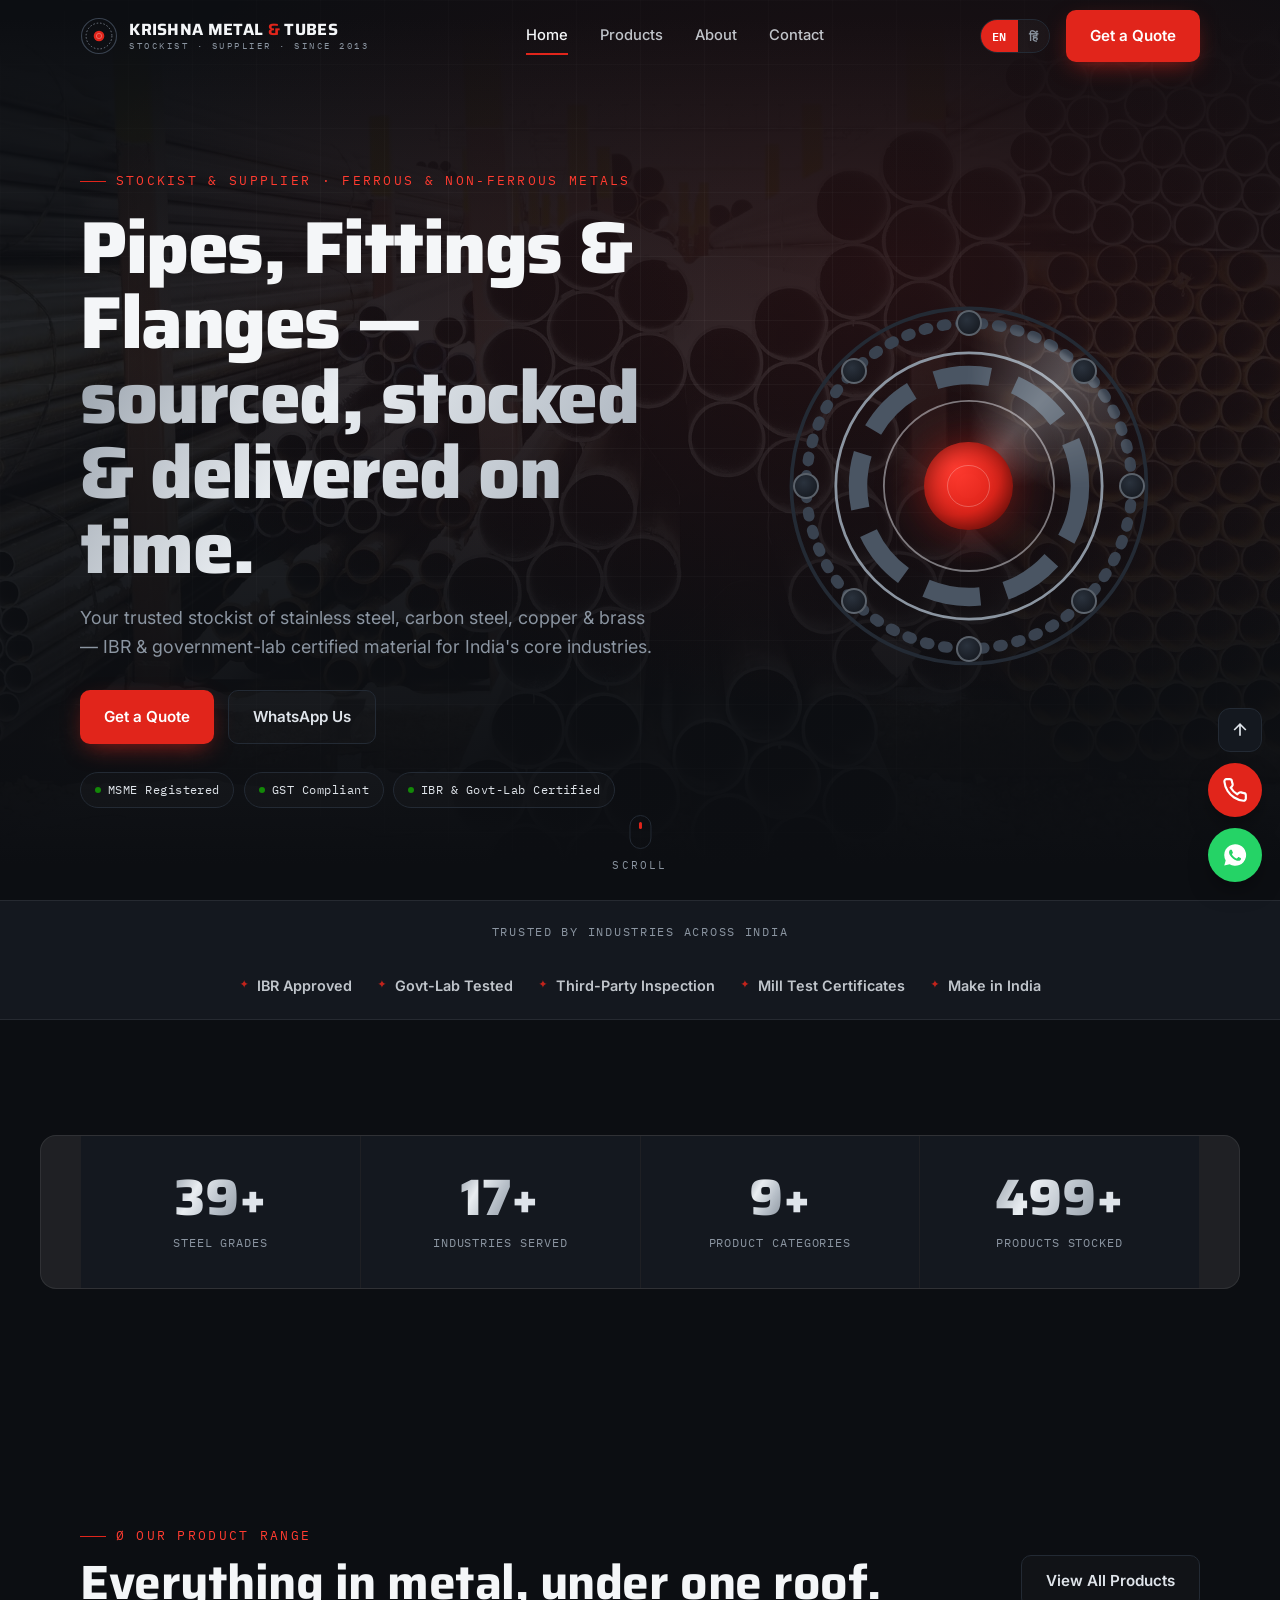
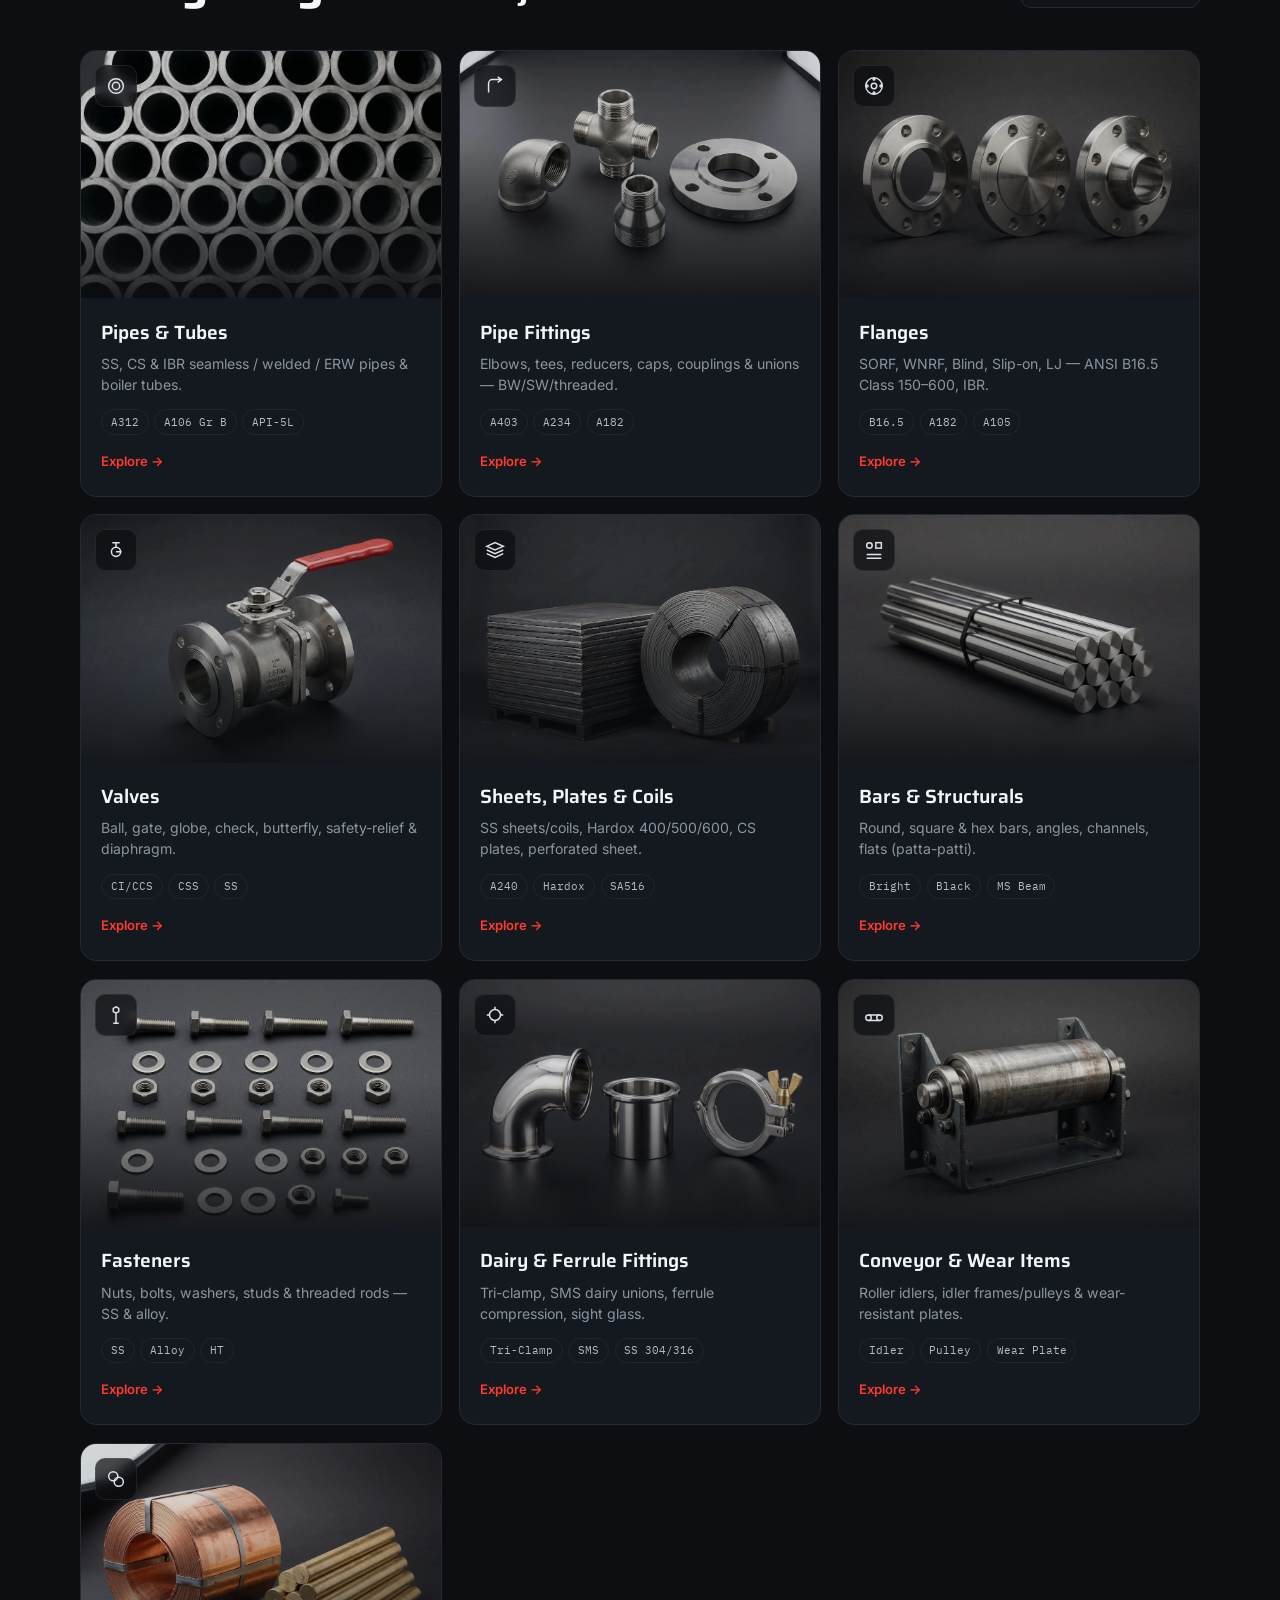
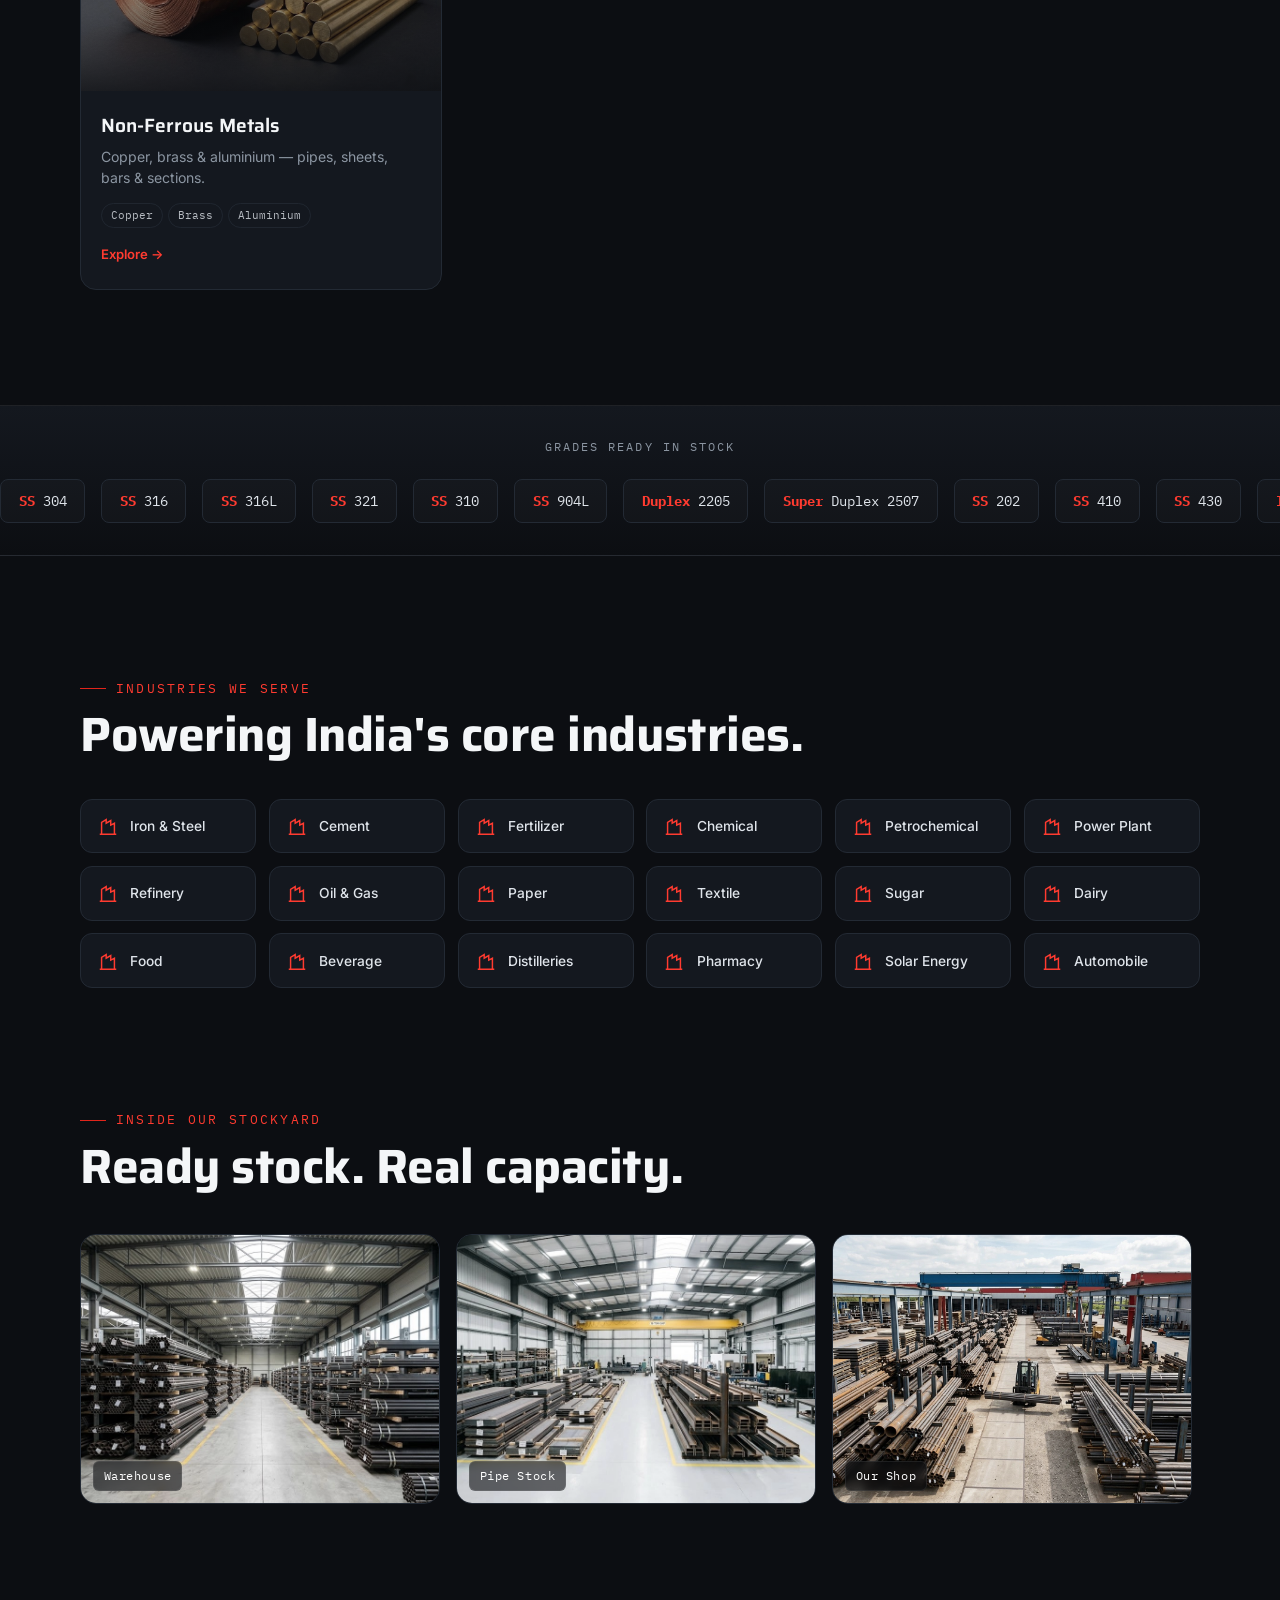
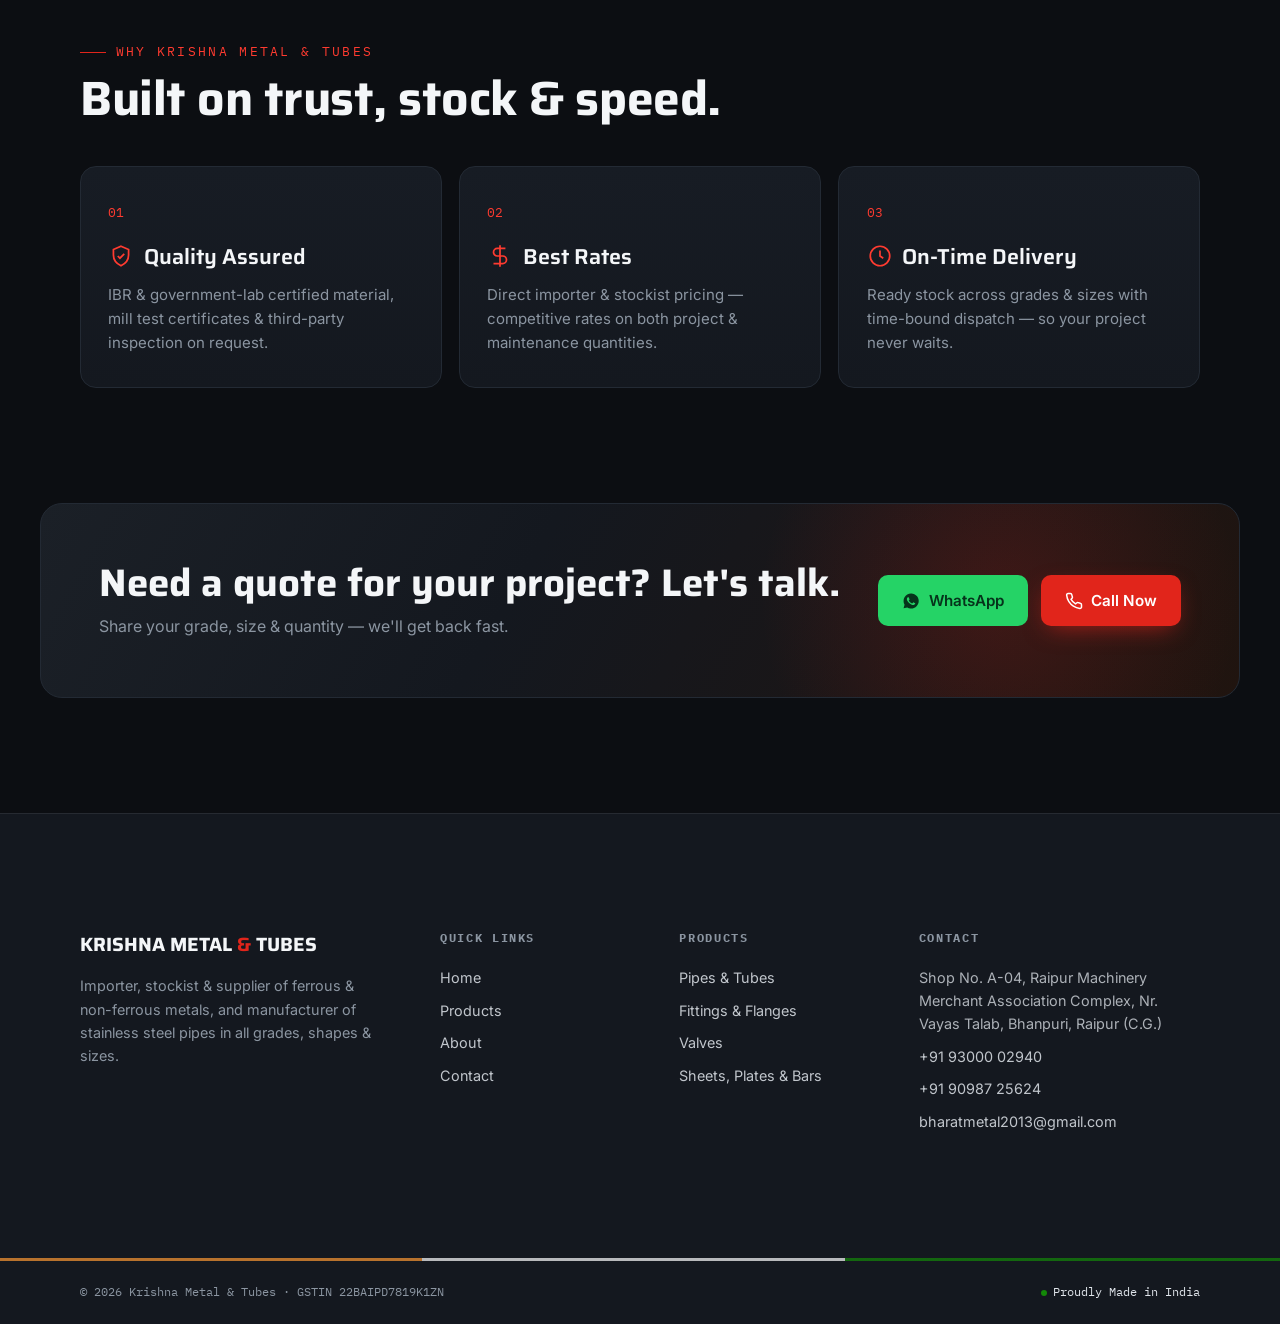
==== index.html @ a689f090 "Krishna Metal & Tubes — bilingual metal-supplier website 4 pages (Home, Products, About, Contact), p" ====
<!DOCTYPE html>
<html lang="en">
<head>
<meta charset="UTF-8" />
<meta name="viewport" content="width=device-width, initial-scale=1.0" />
<title>Krishna Metal &amp; Tubes — Stockist &amp; Supplier of Ferrous &amp; Non-Ferrous Metals | Raipur</title>
<meta name="description" content="Krishna Metal & Tubes, Raipur — importer, stockist & supplier of stainless steel, carbon steel, copper & brass. Pipes, fittings, flanges, valves. IBR & Govt-lab certified." />

<!-- ⚠ Replace https://krishnametaltubes.com with your real domain once booked -->
<link rel="canonical" href="https://krishnametaltubes.com/index.html" />
<meta name="robots" content="index, follow" />
<meta name="theme-color" content="#0C0E12" />
<!-- Favicon -->
<link rel="icon" type="image/svg+xml" href="favicon.svg" />
<link rel="apple-touch-icon" href="favicon.svg" />
<!-- Open Graph (WhatsApp / Facebook / LinkedIn share preview) -->
<meta property="og:type" content="website" />
<meta property="og:site_name" content="Krishna Metal & Tubes" />
<meta property="og:locale" content="en_IN" />
<meta property="og:title" content="Krishna Metal & Tubes — Stockist & Supplier of Ferrous & Non-Ferrous Metals | Raipur" />
<meta property="og:description" content="Importer, stockist & supplier of stainless steel, carbon steel, copper & brass — pipes, fittings, flanges & valves. IBR & Govt-lab certified. Raipur (C.G.)." />
<meta property="og:url" content="https://krishnametaltubes.com/index.html" />
<meta property="og:image" content="https://krishnametaltubes.com/images1/Hero%20Stockyardnew.jpg" />
<meta property="og:image:alt" content="Krishna Metal & Tubes stockyard of steel pipes" />
<!-- Twitter -->
<meta name="twitter:card" content="summary_large_image" />
<meta name="twitter:title" content="Krishna Metal & Tubes — Metal Stockist & Supplier, Raipur" />
<meta name="twitter:description" content="SS, CS, copper & brass — pipes, fittings, flanges & valves. IBR & Govt-lab certified." />
<meta name="twitter:image" content="https://krishnametaltubes.com/images1/Hero%20Stockyardnew.jpg" />
<!-- LocalBusiness structured data (Google local search) -->
<script type="application/ld+json">
{
  "@context": "https://schema.org",
  "@type": "LocalBusiness",
  "@id": "https://krishnametaltubes.com/#business",
  "name": "Krishna Metal & Tubes",
  "description": "Importer, stockist and supplier of ferrous and non-ferrous metals, and manufacturer of stainless steel pipes in all grades, shapes and sizes.",
  "url": "https://krishnametaltubes.com/",
  "image": "https://krishnametaltubes.com/images1/Hero%20Stockyardnew.jpg",
  "logo": "https://krishnametaltubes.com/favicon.svg",
  "telephone": ["+91-93000-02940", "+91-90987-25624"],
  "email": "bharatmetal2013@gmail.com",
  "priceRange": "₹₹",
  "foundingDate": "2013",
  "vatID": "22BAIPD7819K1ZN",
  "address": {
    "@type": "PostalAddress",
    "streetAddress": "Shop No. A-04, Raipur Machinery Merchant Association Complex, Nr. Vayas Talab, Bhanpuri",
    "addressLocality": "Raipur",
    "addressRegion": "Chhattisgarh",
    "addressCountry": "IN"
  },
  "openingHoursSpecification": [{
    "@type": "OpeningHoursSpecification",
    "dayOfWeek": ["Monday","Tuesday","Wednesday","Thursday","Friday","Saturday"],
    "opens": "10:00",
    "closes": "20:00"
  }],
  "areaServed": "IN",
  "makesOffer": {
    "@type": "Offer",
    "itemOffered": {
      "@type": "Product",
      "name": "Stainless steel, carbon steel, copper & brass — pipes, fittings, flanges, valves, sheets, plates, bars & fasteners"
    }
  }
}
</script>

<link rel="preconnect" href="https://fonts.googleapis.com">
<link rel="preconnect" href="https://fonts.gstatic.com" crossorigin>
<link href="https://fonts.googleapis.com/css2?family=Saira:wght@500;600;700;800&family=Inter:wght@400;500;600;700&family=IBM+Plex+Mono:wght@400;500&family=Noto+Sans+Devanagari:wght@400;500;600;700&display=swap" rel="stylesheet">
<link rel="stylesheet" href="styles.css">
</head>
<body>

<div id="progress"></div>

<!-- ============ PRELOADER ============ -->
<div id="preloader">
  <div class="pl-inner">
    <svg class="pl-ring" viewBox="0 0 100 100">
      <circle cx="50" cy="50" r="44" stroke="#232A34" stroke-width="2"/>
      <circle id="plArc" cx="50" cy="50" r="44" stroke="#E1251B" stroke-width="3"
        stroke-dasharray="276" stroke-dashoffset="276" transform="rotate(-90 50 50)"/>
      <circle cx="50" cy="50" r="30" stroke="#39424f" stroke-width="1"/>
      <circle cx="50" cy="50" r="9" fill="#E1251B" stroke="none"/>
    </svg>
    <div class="pl-word">KRISHNA METAL <b>&amp;</b> TUBES</div>
    <div class="pl-bar"><i id="plBar"></i></div>
    <div class="pl-pct"><span id="plPct">0</span>% · LOADING</div>
  </div>
</div>

<!-- ============ HEADER ============ -->
<header id="header">
  <div class="wrap nav">
    <a class="brand" href="index.html" aria-label="Krishna Metal & Tubes home">
      <svg class="mark" viewBox="0 0 100 100" aria-hidden="true">
        <circle cx="50" cy="50" r="46" fill="none" stroke="#39424f" stroke-width="3"/>
        <circle cx="50" cy="50" r="34" fill="none" stroke="#8B95A1" stroke-width="2" stroke-dasharray="4 5"/>
        <circle cx="50" cy="50" r="14" fill="#E1251B"/>
        <circle cx="50" cy="50" r="7" fill="none" stroke="#fff" stroke-width="1.5" opacity=".5"/>
      </svg>
      <span class="wm">KRISHNA METAL <b>&amp;</b> TUBES
        <small>STOCKIST · SUPPLIER · SINCE 2013</small>
      </span>
    </a>
    <nav class="nav-links">
      <a href="index.html" class="active" data-en="Home" data-hi="होम">Home</a>
      <a href="products.html" data-en="Products" data-hi="प्रोडक्ट्स">Products</a>
      <a href="about.html" data-en="About" data-hi="हमारे बारे में">About</a>
      <a href="contact.html" data-en="Contact" data-hi="संपर्क">Contact</a>
    </nav>
    <div class="nav-right">
      <div class="lang-toggle" role="group" aria-label="Language">
        <button id="enBtn" class="on">EN</button>
        <button id="hiBtn">हिं</button>
      </div>
      <a href="contact.html" class="btn btn-red" data-en="Get a Quote" data-hi="कोटेशन लें">Get a Quote</a>
      <button class="hamburger" id="ham" aria-label="Menu"><span></span><span></span><span></span></button>
    </div>
  </div>
</header>

<!-- ============ MOBILE MENU ============ -->
<div class="mobile-menu" id="mobileMenu">
  <a href="index.html" data-en="Home" data-hi="होम">Home</a>
  <a href="products.html" data-en="Products" data-hi="प्रोडक्ट्स">Products</a>
  <a href="about.html" data-en="About" data-hi="हमारे बारे में">About</a>
  <a href="contact.html" data-en="Contact" data-hi="संपर्क">Contact</a>
  <a href="contact.html" class="btn btn-red mm-cta" data-en="Get a Quote" data-hi="कोटेशन लें">Get a Quote</a>
</div>

<!-- ============ HERO ============ -->
<section class="hero">
  <div class="hero-bg"><img src="images1/Hero%20Stockyardnew.jpg" alt="Krishna Metal & Tubes stockyard of steel pipes"></div>
  <div class="grid-lines"></div>
  <div class="wrap hero-inner">
    <div class="hero-copy">
      <span class="eyebrow" data-en="STOCKIST & SUPPLIER · FERROUS & NON-FERROUS METALS" data-hi="स्टॉकिस्ट व सप्लायर · फेरस व नॉन-फेरस मेटल्स">STOCKIST &amp; SUPPLIER · FERROUS &amp; NON-FERROUS METALS</span>
      <h1>
        <span data-en="Pipes, Fittings &amp; Flanges —" data-hi="पाइप, फिटिंग्स और फ्लैंज —">Pipes, Fittings &amp; Flanges —</span><br>
        <span class="metal-text" data-en="sourced, stocked &amp; delivered on time." data-hi="भरोसेमंद सप्लाई, समय पर डिलीवरी।">sourced, stocked &amp; delivered on time.</span>
      </h1>
      <p class="sub" data-en="Your trusted stockist of stainless steel, carbon steel, copper &amp; brass — IBR &amp; government-lab certified material for India's core industries." data-hi="स्टेनलेस स्टील, कार्बन स्टील, कॉपर व ब्रास के भरोसेमंद स्टॉकिस्ट — IBR व सरकारी-लैब सर्टिफाइड मटेरियल, भारत के प्रमुख उद्योगों के लिए।">Your trusted stockist of stainless steel, carbon steel, copper &amp; brass — IBR &amp; government-lab certified material for India's core industries.</p>
      <div class="hero-cta">
        <a href="contact.html" class="btn btn-red" data-en="Get a Quote" data-hi="कोटेशन लें">Get a Quote
          <svg viewBox="0 0 24 24" fill="none" stroke="currentColor" stroke-width="2"><path d="M5 12h14M13 6l6 6-6 6"/></svg>
        </a>
        <a href="https://wa.me/919300002940?text=Hello%20Krishna%20Metal%20%26%20Tubes%2C%20I%20have%20an%20enquiry." target="_blank" rel="noopener" class="btn btn-ghost" data-en="WhatsApp Us" data-hi="व्हाट्सएप करें">WhatsApp Us
          <svg viewBox="0 0 24 24" fill="currentColor"><path d="M12 2a10 10 0 0 0-8.6 15l-1.3 4.8 4.9-1.3A10 10 0 1 0 12 2Zm5.4 14.1c-.2.6-1.3 1.2-1.8 1.2-.5.1-1 .1-1.7-.1-.4-.1-.9-.3-1.6-.6-2.8-1.2-4.6-4-4.7-4.2-.1-.2-1.1-1.5-1.1-2.8 0-1.3.7-2 .9-2.2.2-.3.5-.3.7-.3h.5c.2 0 .4 0 .6.5.2.5.7 1.8.8 1.9.1.1.1.3 0 .5-.1.2-.2.4-.3.5l-.4.5c-.1.1-.3.3-.1.6.2.3.8 1.3 1.7 2.1 1.2 1 2.1 1.4 2.4 1.5.3.1.5.1.6-.1.2-.2.7-.8.9-1.1.2-.3.4-.2.6-.1.2.1 1.5.7 1.7.8.2.1.4.2.4.3.1.1.1.5-.1 1.1Z"/></svg>
        </a>
      </div>
      <div class="chips">
        <span class="chip" data-en="MSME Registered" data-hi="MSME रजिस्टर्ड">MSME Registered</span>
        <span class="chip" data-en="GST Compliant" data-hi="GST कम्प्लायंट">GST Compliant</span>
        <span class="chip" data-en="IBR &amp; Govt-Lab Certified" data-hi="IBR व सरकारी-लैब सर्टिफाइड">IBR &amp; Govt-Lab Certified</span>
      </div>
    </div>
    <div class="hero-art" aria-hidden="true">
      <div class="ring-wrap">
        <svg class="ring-svg" viewBox="0 0 200 200">
          <circle cx="100" cy="100" r="96" stroke="#232A34" stroke-width="2"/>
          <circle cx="100" cy="100" r="88" stroke="#39424f" stroke-width="6" stroke-dasharray="2 8" stroke-linecap="round"/>
          <circle cx="100" cy="100" r="72" stroke="#8B95A1" stroke-width="1.5"/>
        </svg>
        <svg class="ring-svg rev" viewBox="0 0 200 200">
          <circle cx="100" cy="100" r="60" stroke="#4a5563" stroke-width="10" stroke-dasharray="30 14"/>
          <circle cx="100" cy="100" r="46" stroke="#DFE4EA" stroke-width="1" opacity=".5"/>
        </svg>
        <div class="sheen"></div>
        <div class="pipe-dots" id="pipeDots"></div>
        <div class="core"></div>
      </div>
    </div>
  </div>
  <div class="scroll-cue"><div class="mouse"></div><span data-en="SCROLL" data-hi="स्क्रॉल">SCROLL</span></div>
</section>

<!-- ============ TRUST BAR ============ -->
<div class="trust">
  <div class="wrap">
    <span class="lbl" data-en="Trusted by industries across India" data-hi="पूरे भारत के उद्योगों का भरोसा">Trusted by industries across India</span>
    <div class="items">
      <span data-en="IBR Approved" data-hi="IBR अप्रूव्ड">IBR Approved</span>
      <span data-en="Govt-Lab Tested" data-hi="सरकारी-लैब टेस्टेड">Govt-Lab Tested</span>
      <span data-en="Third-Party Inspection" data-hi="थर्ड-पार्टी इंस्पेक्शन">Third-Party Inspection</span>
      <span data-en="Mill Test Certificates" data-hi="मिल टेस्ट सर्टिफिकेट">Mill Test Certificates</span>
      <span data-en="Make in India" data-hi="मेक इन इंडिया">Make in India</span>
    </div>
  </div>
</div>

<!-- ============ STATS ============ -->
<section class="stats sec">
  <div class="wrap">
    <div class="stat reveal"><div class="num"><span class="metal-text" data-count="40">0</span>+</div><div class="lab" data-en="Steel Grades" data-hi="स्टील ग्रेड्स">Steel Grades</div></div>
    <div class="stat reveal d1"><div class="num"><span class="metal-text" data-count="18">0</span>+</div><div class="lab" data-en="Industries Served" data-hi="इंडस्ट्रीज़ सर्व्ड">Industries Served</div></div>
    <div class="stat reveal d2"><div class="num"><span class="metal-text" data-count="10">0</span>+</div><div class="lab" data-en="Product Categories" data-hi="प्रोडक्ट कैटेगरी">Product Categories</div></div>
    <div class="stat reveal d3"><div class="num"><span class="metal-text" data-count="500">0</span>+</div><div class="lab" data-en="Products Stocked" data-hi="प्रोडक्ट्स स्टॉक">Products Stocked</div></div>
  </div>
</section>

<!-- ============ PRODUCT CATEGORIES ============ -->
<section class="sec" id="products">
  <div class="wrap">
    <div class="head-row">
      <div class="reveal">
        <span class="eyebrow" data-en="Ø OUR PRODUCT RANGE" data-hi="Ø हमारी प्रोडक्ट रेंज">Ø OUR PRODUCT RANGE</span>
        <h2 class="title" data-en="Everything in metal, under one roof." data-hi="मेटल की हर ज़रूरत, एक ही छत के नीचे।">Everything in metal, under one roof.</h2>
      </div>
      <a href="products.html" class="btn btn-ghost reveal d1" data-en="View All Products" data-hi="सभी प्रोडक्ट देखें">View All Products
        <svg viewBox="0 0 24 24" fill="none" stroke="currentColor" stroke-width="2"><path d="M5 12h14M13 6l6 6-6 6"/></svg>
      </a>
    </div>
    <div class="cat-grid">
      <a class="cat reveal" href="products.html#pipes">
        <div class="cat-img"><img loading="lazy" src="images1/Seamless%20Pipenew.jpg" alt="Stainless & carbon steel seamless pipes">
          <span class="cat-ico"><svg viewBox="0 0 24 24"><circle cx="12" cy="12" r="8"/><circle cx="12" cy="12" r="4"/></svg></span></div>
        <div class="cat-body">
          <h3 data-en="Pipes &amp; Tubes" data-hi="पाइप्स व ट्यूब्स">Pipes &amp; Tubes</h3>
          <p data-en="SS, CS &amp; IBR seamless / welded / ERW pipes &amp; boiler tubes." data-hi="SS, CS व IBR सीमलेस / वेल्डेड / ERW पाइप व बॉयलर ट्यूब।">SS, CS &amp; IBR seamless / welded / ERW pipes &amp; boiler tubes.</p>
          <div class="cat-tags"><span>A312</span><span>A106 Gr B</span><span>API-5L</span></div>
          <span class="cat-more" data-en="Explore →" data-hi="देखें →">Explore →</span>
        </div>
      </a>
      <a class="cat reveal d1" href="products.html#fittings">
        <div class="cat-img"><img loading="lazy" src="images1/SS%20Pipe%20Fittingsnew.jpg" alt="Stainless steel pipe fittings">
          <span class="cat-ico"><svg viewBox="0 0 24 24"><path d="M5 19V9a4 4 0 0 1 4-4h10"/><path d="M15 2l4 3-4 3"/></svg></span></div>
        <div class="cat-body">
          <h3 data-en="Pipe Fittings" data-hi="पाइप फिटिंग्स">Pipe Fittings</h3>
          <p data-en="Elbows, tees, reducers, caps, couplings &amp; unions — BW/SW/threaded." data-hi="एल्बो, टी, रिड्यूसर, कैप, कपलिंग व यूनियन — BW/SW/थ्रेडेड।">Elbows, tees, reducers, caps, couplings &amp; unions — BW/SW/threaded.</p>
          <div class="cat-tags"><span>A403</span><span>A234</span><span>A182</span></div>
          <span class="cat-more" data-en="Explore →" data-hi="देखें →">Explore →</span>
        </div>
      </a>
      <a class="cat reveal d2" href="products.html#flanges">
        <div class="cat-img"><img loading="lazy" src="images1/Flanges%20mainnew.jpg" alt="Stainless and carbon steel flanges">
          <span class="cat-ico"><svg viewBox="0 0 24 24"><circle cx="12" cy="12" r="9"/><circle cx="12" cy="12" r="3"/><circle cx="12" cy="4.5" r="1"/><circle cx="12" cy="19.5" r="1"/><circle cx="4.5" cy="12" r="1"/><circle cx="19.5" cy="12" r="1"/></svg></span></div>
        <div class="cat-body">
          <h3 data-en="Flanges" data-hi="फ्लैंज">Flanges</h3>
          <p data-en="SORF, WNRF, Blind, Slip-on, LJ — ANSI B16.5 Class 150–600, IBR." data-hi="SORF, WNRF, ब्लाइंड, स्लिप-ऑन, LJ — ANSI B16.5 क्लास 150–600, IBR।">SORF, WNRF, Blind, Slip-on, LJ — ANSI B16.5 Class 150–600, IBR.</p>
          <div class="cat-tags"><span>B16.5</span><span>A182</span><span>A105</span></div>
          <span class="cat-more" data-en="Explore →" data-hi="देखें →">Explore →</span>
        </div>
      </a>
      <a class="cat reveal d3" href="products.html#valves">
        <div class="cat-img"><img loading="lazy" src="images1/Industrial%20Valvesnew.jpg" alt="Industrial valves">
          <span class="cat-ico"><svg viewBox="0 0 24 24"><circle cx="12" cy="14" r="5"/><path d="M12 9V4M8 4h8M12 14h6"/></svg></span></div>
        <div class="cat-body">
          <h3 data-en="Valves" data-hi="वाल्व">Valves</h3>
          <p data-en="Ball, gate, globe, check, butterfly, safety-relief &amp; diaphragm." data-hi="बॉल, गेट, ग्लोब, चेक, बटरफ्लाई, सेफ्टी-रिलीफ व डायाफ्राम।">Ball, gate, globe, check, butterfly, safety-relief &amp; diaphragm.</p>
          <div class="cat-tags"><span>CI/CCS</span><span>CSS</span><span>SS</span></div>
          <span class="cat-more" data-en="Explore →" data-hi="देखें →">Explore →</span>
        </div>
      </a>
      <a class="cat reveal" href="products.html#sheets">
        <div class="cat-img"><img loading="lazy" src="images1/SHEETS%20AND%20PLATSnew.jpg" alt="Steel sheets plates and coils">
          <span class="cat-ico"><svg viewBox="0 0 24 24"><path d="M3 8l9-4 9 4-9 4-9-4Z"/><path d="M3 12l9 4 9-4M3 16l9 4 9-4"/></svg></span></div>
        <div class="cat-body">
          <h3 data-en="Sheets, Plates &amp; Coils" data-hi="शीट, प्लेट व कॉइल">Sheets, Plates &amp; Coils</h3>
          <p data-en="SS sheets/coils, Hardox 400/500/600, CS plates, perforated sheet." data-hi="SS शीट/कॉइल, Hardox 400/500/600, CS प्लेट, परफोरेटेड शीट।">SS sheets/coils, Hardox 400/500/600, CS plates, perforated sheet.</p>
          <div class="cat-tags"><span>A240</span><span>Hardox</span><span>SA516</span></div>
          <span class="cat-more" data-en="Explore →" data-hi="देखें →">Explore →</span>
        </div>
      </a>
      <a class="cat reveal d1" href="products.html#bars">
        <div class="cat-img"><img loading="lazy" src="images1/SS%20Round%20Barnew.jpg" alt="Stainless steel round bars">
          <span class="cat-ico"><svg viewBox="0 0 24 24"><circle cx="7" cy="7" r="3"/><rect x="14" y="4" width="6" height="6"/><path d="M4 17h16M4 21h16"/></svg></span></div>
        <div class="cat-body">
          <h3 data-en="Bars &amp; Structurals" data-hi="बार व स्ट्रक्चरल">Bars &amp; Structurals</h3>
          <p data-en="Round, square &amp; hex bars, angles, channels, flats (patta-patti)." data-hi="राउंड, स्क्वायर व हेक्स बार, एंगल, चैनल, पट्टा-पट्टी।">Round, square &amp; hex bars, angles, channels, flats (patta-patti).</p>
          <div class="cat-tags"><span>Bright</span><span>Black</span><span>MS Beam</span></div>
          <span class="cat-more" data-en="Explore →" data-hi="देखें →">Explore →</span>
        </div>
      </a>
      <a class="cat reveal d2" href="products.html#fasteners">
        <div class="cat-img"><img loading="lazy" src="images1/FASTNERnew.jpg" alt="Nuts bolts and fasteners">
          <span class="cat-ico"><svg viewBox="0 0 24 24"><path d="M12 3l3 1.7v3.6L12 10 9 8.3V4.7L12 3Z"/><path d="M12 10v11M9 21h6"/></svg></span></div>
        <div class="cat-body">
          <h3 data-en="Fasteners" data-hi="फास्टनर">Fasteners</h3>
          <p data-en="Nuts, bolts, washers, studs &amp; threaded rods — SS &amp; alloy." data-hi="नट, बोल्ट, वॉशर, स्टड व थ्रेडेड रॉड — SS व एलॉय।">Nuts, bolts, washers, studs &amp; threaded rods — SS &amp; alloy.</p>
          <div class="cat-tags"><span>SS</span><span>Alloy</span><span>HT</span></div>
          <span class="cat-more" data-en="Explore →" data-hi="देखें →">Explore →</span>
        </div>
      </a>
      <a class="cat reveal d3" href="products.html#dairy">
        <div class="cat-img"><img loading="lazy" src="images1/Dairy%20Fittingsnew.jpg" alt="Dairy and ferrule fittings">
          <span class="cat-ico"><svg viewBox="0 0 24 24"><circle cx="12" cy="12" r="6"/><path d="M12 6V3M12 21v-3M6 12H3M21 12h-3"/></svg></span></div>
        <div class="cat-body">
          <h3 data-en="Dairy &amp; Ferrule Fittings" data-hi="डेयरी व फेरूल फिटिंग्स">Dairy &amp; Ferrule Fittings</h3>
          <p data-en="Tri-clamp, SMS dairy unions, ferrule compression, sight glass." data-hi="ट्राई-क्लैंप, SMS डेयरी यूनियन, फेरूल कम्प्रेशन, साइट ग्लास।">Tri-clamp, SMS dairy unions, ferrule compression, sight glass.</p>
          <div class="cat-tags"><span>Tri-Clamp</span><span>SMS</span><span>SS 304/316</span></div>
          <span class="cat-more" data-en="Explore →" data-hi="देखें →">Explore →</span>
        </div>
      </a>
      <a class="cat reveal d4" href="products.html#conveyor">
        <div class="cat-img"><img loading="lazy" src="images1/Conveyor%20Itemsnew.jpg" alt="Conveyor and wear items">
          <span class="cat-ico"><svg viewBox="0 0 24 24"><circle cx="6" cy="15" r="3"/><circle cx="18" cy="15" r="3"/><path d="M6 12h12M6 18h12"/></svg></span></div>
        <div class="cat-body">
          <h3 data-en="Conveyor &amp; Wear Items" data-hi="कन्वेयर व वियर आइटम्स">Conveyor &amp; Wear Items</h3>
          <p data-en="Roller idlers, idler frames/pulleys &amp; wear-resistant plates." data-hi="रोलर आइडलर, आइडलर फ्रेम/पुली व वियर-रेज़िस्टेंट प्लेट।">Roller idlers, idler frames/pulleys &amp; wear-resistant plates.</p>
          <div class="cat-tags"><span>Idler</span><span>Pulley</span><span>Wear Plate</span></div>
          <span class="cat-more" data-en="Explore →" data-hi="देखें →">Explore →</span>
        </div>
      </a>
      <a class="cat reveal d5" href="products.html#nonferrous">
        <div class="cat-img"><img loading="lazy" src="images1/Copper%20Materialsnew.jpg" alt="Copper brass and aluminium non-ferrous materials">
          <span class="cat-ico"><svg viewBox="0 0 24 24"><circle cx="9" cy="9" r="5"/><circle cx="15" cy="15" r="5"/></svg></span></div>
        <div class="cat-body">
          <h3 data-en="Non-Ferrous Metals" data-hi="नॉन-फेरस मेटल्स">Non-Ferrous Metals</h3>
          <p data-en="Copper, brass &amp; aluminium — pipes, sheets, bars &amp; sections." data-hi="कॉपर, ब्रास व एल्युमिनियम — पाइप, शीट, बार व सेक्शन।">Copper, brass &amp; aluminium — pipes, sheets, bars &amp; sections.</p>
          <div class="cat-tags"><span>Copper</span><span>Brass</span><span>Aluminium</span></div>
          <span class="cat-more" data-en="Explore →" data-hi="देखें →">Explore →</span>
        </div>
      </a>
    </div>
  </div>
</section>

<!-- ============ GRADES MARQUEE ============ -->
<div class="marquee">
  <div class="cap" data-en="Grades ready in stock" data-hi="स्टॉक में उपलब्ध ग्रेड्स">Grades ready in stock</div>
  <div class="track" id="gradeTrack"></div>
</div>

<!-- ============ INDUSTRIES ============ -->
<section class="sec">
  <div class="wrap">
    <div class="reveal">
      <span class="eyebrow" data-en="INDUSTRIES WE SERVE" data-hi="हम जिन उद्योगों को सेवा देते हैं">INDUSTRIES WE SERVE</span>
      <h2 class="title" data-en="Powering India's core industries." data-hi="भारत के प्रमुख उद्योगों को सशक्त करते हुए।">Powering India's core industries.</h2>
    </div>
    <div class="ind-grid" id="indGrid"></div>
  </div>
</section>

<!-- ============ FACILITY GALLERY ============ -->
<section class="sec" style="padding-top:0">
  <div class="wrap">
    <div class="head-row">
      <div class="reveal">
        <span class="eyebrow" data-en="INSIDE OUR STOCKYARD" data-hi="हमारे स्टॉकयार्ड की एक झलक">INSIDE OUR STOCKYARD</span>
        <h2 class="title" data-en="Ready stock. Real capacity." data-hi="रेडी स्टॉक। असली क्षमता।">Ready stock. Real capacity.</h2>
      </div>
    </div>
  </div>
  <div class="wrap">
    <div class="gal-track">
      <figure class="gal reveal" data-lightbox><img loading="lazy" src="images1/Hero%20Warehousenew.jpg" alt="Warehouse"><figcaption data-en="Warehouse" data-hi="वेयरहाउस">Warehouse</figcaption></figure>
      <figure class="gal reveal d1" data-lightbox><img loading="lazy" src="images1/Hero%20Pipes%20Closeupnew.jpg" alt="Pipe stock closeup"><figcaption data-en="Pipe Stock" data-hi="पाइप स्टॉक">Pipe Stock</figcaption></figure>
      <figure class="gal reveal d2" data-lightbox><img loading="lazy" src="images1/shope1new.jpg" alt="Shop front"><figcaption data-en="Our Shop" data-hi="हमारी दुकान">Our Shop</figcaption></figure>
      <figure class="gal reveal d3" data-lightbox><img loading="lazy" src="images1/shope2new.jpg" alt="Inside store"><figcaption data-en="Store" data-hi="स्टोर">Store</figcaption></figure>
      <figure class="gal reveal" data-lightbox><img loading="lazy" src="images1/Hero%20Steel%20Plantnew.jpg" alt="Steel plant"><figcaption data-en="Sourcing" data-hi="सोर्सिंग">Sourcing</figcaption></figure>
      <figure class="gal reveal d1" data-lightbox><img loading="lazy" src="images1/shope3new.jpg" alt="Counter"><figcaption data-en="Counter" data-hi="काउंटर">Counter</figcaption></figure>
      <figure class="gal reveal d2" data-lightbox><img loading="lazy" src="images1/shope4new.jpg" alt="Display"><figcaption data-en="Display" data-hi="डिस्प्ले">Display</figcaption></figure>
      <figure class="gal reveal d3" data-lightbox><img loading="lazy" src="images1/shope5new.jpg" alt="Racks"><figcaption data-en="Racks" data-hi="रैक्स">Racks</figcaption></figure>
      <figure class="gal reveal" data-lightbox><img loading="lazy" src="images1/shope6new.png" alt="Facility"><figcaption data-en="Facility" data-hi="फैसिलिटी">Facility</figcaption></figure>
    </div>
  </div>
</section>

<!-- ============ WHY US ============ -->
<section class="sec" style="padding-top:0">
  <div class="wrap">
    <div class="reveal">
      <span class="eyebrow" data-en="WHY KRISHNA METAL &amp; TUBES" data-hi="कृष्णा मेटल व ट्यूब्स ही क्यों">WHY KRISHNA METAL &amp; TUBES</span>
      <h2 class="title" data-en="Built on trust, stock &amp; speed." data-hi="भरोसा, स्टॉक व स्पीड — इसी पर हमारी पहचान।">Built on trust, stock &amp; speed.</h2>
    </div>
    <div class="why-grid">
      <div class="why reveal">
        <span class="n">01</span>
        <h3><svg viewBox="0 0 24 24"><path d="M12 3l7 3v5c0 4.5-3 8-7 10-4-2-7-5.5-7-10V6l7-3Z"/><path d="M9 12l2 2 4-4"/></svg><span data-en="Quality Assured" data-hi="क्वालिटी एश्योर्ड">Quality Assured</span></h3>
        <p data-en="IBR &amp; government-lab certified material, mill test certificates &amp; third-party inspection on request." data-hi="IBR व सरकारी-लैब सर्टिफाइड मटेरियल, मिल टेस्ट सर्टिफिकेट व मांग पर थर्ड-पार्टी इंस्पेक्शन।">IBR &amp; government-lab certified material, mill test certificates &amp; third-party inspection on request.</p>
      </div>
      <div class="why reveal d1">
        <span class="n">02</span>
        <h3><svg viewBox="0 0 24 24"><path d="M12 2v20M17 5H9.5a3.5 3.5 0 0 0 0 7h5a3.5 3.5 0 0 1 0 7H6"/></svg><span data-en="Best Rates" data-hi="बेस्ट रेट्स">Best Rates</span></h3>
        <p data-en="Direct importer &amp; stockist pricing — competitive rates on both project &amp; maintenance quantities." data-hi="डायरेक्ट इम्पोर्टर व स्टॉकिस्ट प्राइसिंग — प्रोजेक्ट व मेंटेनेंस दोनों क्वांटिटी पर बेहतरीन रेट।">Direct importer &amp; stockist pricing — competitive rates on both project &amp; maintenance quantities.</p>
      </div>
      <div class="why reveal d2">
        <span class="n">03</span>
        <h3><svg viewBox="0 0 24 24"><circle cx="12" cy="12" r="9"/><path d="M12 7v5l3 2"/></svg><span data-en="On-Time Delivery" data-hi="ऑन-टाइम डिलीवरी">On-Time Delivery</span></h3>
        <p data-en="Ready stock across grades &amp; sizes with time-bound dispatch — so your project never waits." data-hi="ग्रेड व साइज़ में रेडी स्टॉक और समय-बद्ध डिस्पैच — ताकि आपका प्रोजेक्ट कभी न रुके।">Ready stock across grades &amp; sizes with time-bound dispatch — so your project never waits.</p>
      </div>
    </div>
  </div>
</section>

<!-- ============ CTA BAND ============ -->
<section style="padding-bottom:var(--sec)">
  <div class="cta-band">
    <div class="cta-inner">
      <div class="reveal">
        <h2 data-en="Need a quote for your project? Let's talk." data-hi="अपने प्रोजेक्ट के लिए कोटेशन चाहिए? बात करते हैं।">Need a quote for your project? Let's talk.</h2>
        <p data-en="Share your grade, size &amp; quantity — we'll get back fast." data-hi="अपना ग्रेड, साइज़ व क्वांटिटी भेजें — हम जल्दी जवाब देंगे।">Share your grade, size &amp; quantity — we'll get back fast.</p>
      </div>
      <div class="cta-actions reveal d1">
        <a href="https://wa.me/919300002940?text=Hello%20Krishna%20Metal%20%26%20Tubes%2C%20I%20need%20a%20quote." target="_blank" rel="noopener" class="btn btn-wa">
          <svg viewBox="0 0 24 24" fill="currentColor"><path d="M12 2a10 10 0 0 0-8.6 15l-1.3 4.8 4.9-1.3A10 10 0 1 0 12 2Zm5.4 14.1c-.2.6-1.3 1.2-1.8 1.2-.5.1-1 .1-1.7-.1-.4-.1-.9-.3-1.6-.6-2.8-1.2-4.6-4-4.7-4.2-.1-.2-1.1-1.5-1.1-2.8 0-1.3.7-2 .9-2.2.2-.3.5-.3.7-.3h.5c.2 0 .4 0 .6.5.2.5.7 1.8.8 1.9.1.1.1.3 0 .5-.1.2-.2.4-.3.5l-.4.5c-.1.1-.3.3-.1.6.2.3.8 1.3 1.7 2.1 1.2 1 2.1 1.4 2.4 1.5.3.1.5.1.6-.1.2-.2.7-.8.9-1.1.2-.3.4-.2.6-.1.2.1 1.5.7 1.7.8.2.1.4.2.4.3.1.1.1.5-.1 1.1Z"/></svg>
          WhatsApp</a>
        <a href="tel:+919300002940" class="btn btn-red">
          <svg viewBox="0 0 24 24" fill="none" stroke="currentColor" stroke-width="2"><path d="M22 16.9v3a2 2 0 0 1-2.2 2 19.8 19.8 0 0 1-8.6-3 19.5 19.5 0 0 1-6-6 19.8 19.8 0 0 1-3-8.7A2 2 0 0 1 4.1 2h3a2 2 0 0 1 2 1.7c.1.9.4 1.8.7 2.7a2 2 0 0 1-.5 2.1L8.1 9.9a16 16 0 0 0 6 6l1.4-1.2a2 2 0 0 1 2.1-.5c.9.3 1.8.6 2.7.7a2 2 0 0 1 1.7 2Z"/></svg>
          <span data-en="Call Now" data-hi="कॉल करें">Call Now</span></a>
      </div>
    </div>
  </div>
</section>

<!-- ============ FOOTER ============ -->
<footer>
  <div class="wrap">
    <div class="foot-grid">
      <div class="foot-brand">
        <div class="wm">KRISHNA METAL <b>&amp;</b> TUBES</div>
        <p data-en="Importer, stockist &amp; supplier of ferrous &amp; non-ferrous metals, and manufacturer of stainless steel pipes in all grades, shapes &amp; sizes." data-hi="फेरस व नॉन-फेरस मेटल्स के इम्पोर्टर, स्टॉकिस्ट व सप्लायर, तथा सभी ग्रेड, शेप व साइज़ में स्टेनलेस स्टील पाइप के निर्माता।">Importer, stockist &amp; supplier of ferrous &amp; non-ferrous metals, and manufacturer of stainless steel pipes in all grades, shapes &amp; sizes.</p>
      </div>
      <div class="foot-col">
        <h4 data-en="Quick Links" data-hi="क्विक लिंक्स">Quick Links</h4>
        <a href="index.html" data-en="Home" data-hi="होम">Home</a>
        <a href="products.html" data-en="Products" data-hi="प्रोडक्ट्स">Products</a>
        <a href="about.html" data-en="About" data-hi="हमारे बारे में">About</a>
        <a href="contact.html" data-en="Contact" data-hi="संपर्क">Contact</a>
      </div>
      <div class="foot-col">
        <h4 data-en="Products" data-hi="प्रोडक्ट्स">Products</h4>
        <a href="products.html#pipes" data-en="Pipes &amp; Tubes" data-hi="पाइप्स व ट्यूब्स">Pipes &amp; Tubes</a>
        <a href="products.html#flanges" data-en="Fittings &amp; Flanges" data-hi="फिटिंग्स व फ्लैंज">Fittings &amp; Flanges</a>
        <a href="products.html#valves" data-en="Valves" data-hi="वाल्व">Valves</a>
        <a href="products.html#sheets" data-en="Sheets, Plates &amp; Bars" data-hi="शीट, प्लेट व बार">Sheets, Plates &amp; Bars</a>
      </div>
      <div class="foot-col">
        <h4 data-en="Contact" data-hi="संपर्क">Contact</h4>
        <p style="opacity:.75" data-en="Shop No. A-04, Raipur Machinery Merchant Association Complex, Nr. Vayas Talab, Bhanpuri, Raipur (C.G.)" data-hi="शॉप नं. A-04, रायपुर मशीनरी मर्चेंट एसोसिएशन कॉम्प्लेक्स, व्यास तालाब के पास, भानपुरी, रायपुर (छ.ग.)">Shop No. A-04, Raipur Machinery Merchant Association Complex, Nr. Vayas Talab, Bhanpuri, Raipur (C.G.)</p>
        <a href="tel:+919300002940">+91 93000 02940</a>
        <a href="tel:+919098725624">+91 90987 25624</a>
        <a href="mailto:bharatmetal2013@gmail.com">bharatmetal2013@gmail.com</a>
      </div>
    </div>
  </div>
  <div class="tricolor"></div>
  <div class="wrap foot-bottom">
    <span>© 2026 Krishna Metal &amp; Tubes · GSTIN 22BAIPD7819K1ZN</span>
    <span class="badge" data-en="Proudly Made in India" data-hi="गर्व से — मेड इन इंडिया">Proudly Made in India</span>
  </div>
</footer>

<!-- ============ FLOATING BUTTONS ============ -->
<div class="floats">
  <button id="toTop" aria-label="Back to top"><svg viewBox="0 0 24 24"><path d="M12 19V5M5 12l7-7 7 7"/></svg></button>
  <a class="fab call" href="tel:+919300002940" aria-label="Call now">
    <svg viewBox="0 0 24 24" fill="none" stroke="#fff" stroke-width="2"><path d="M22 16.9v3a2 2 0 0 1-2.2 2 19.8 19.8 0 0 1-8.6-3 19.5 19.5 0 0 1-6-6 19.8 19.8 0 0 1-3-8.7A2 2 0 0 1 4.1 2h3a2 2 0 0 1 2 1.7c.1.9.4 1.8.7 2.7a2 2 0 0 1-.5 2.1L8.1 9.9a16 16 0 0 0 6 6l1.4-1.2a2 2 0 0 1 2.1-.5c.9.3 1.8.6 2.7.7a2 2 0 0 1 1.7 2Z"/></svg>
  </a>
  <a class="fab wa" href="https://wa.me/919300002940?text=Hello%20Krishna%20Metal%20%26%20Tubes%2C%20I%20have%20an%20enquiry." target="_blank" rel="noopener" aria-label="Chat on WhatsApp">
    <svg viewBox="0 0 24 24" fill="#fff"><path d="M12 2a10 10 0 0 0-8.6 15l-1.3 4.8 4.9-1.3A10 10 0 1 0 12 2Zm5.4 14.1c-.2.6-1.3 1.2-1.8 1.2-.5.1-1 .1-1.7-.1-.4-.1-.9-.3-1.6-.6-2.8-1.2-4.6-4-4.7-4.2-.1-.2-1.1-1.5-1.1-2.8 0-1.3.7-2 .9-2.2.2-.3.5-.3.7-.3h.5c.2 0 .4 0 .6.5.2.5.7 1.8.8 1.9.1.1.1.3 0 .5-.1.2-.2.4-.3.5l-.4.5c-.1.1-.3.3-.1.6.2.3.8 1.3 1.7 2.1 1.2 1 2.1 1.4 2.4 1.5.3.1.5.1.6-.1.2-.2.7-.8.9-1.1.2-.3.4-.2.6-.1.2.1 1.5.7 1.7.8.2.1.4.2.4.3.1.1.1.5-.1 1.1Z"/></svg>
  </a>
</div>

<script src="app.js" defer></script>
</body>
</html>
---- styles.css ----
/* ============================================================
   KRISHNA METAL & TUBES — Shared Stylesheet
   "Industrial Luxe"  ·  Home / Products / About / Contact
============================================================ */
:root{
  --ink:#0C0E12;
  --panel:#14181F;
  --panel-2:#171C24;
  --border:#232A34;
  --hairline:rgba(255,255,255,.08);
  --muted:#8B95A1;
  --silver:#DFE4EA;
  --white:#F4F6F8;
  --red:#E1251B;
  --red-glow:#FF3B30;
  --saffron:#FF9933;
  --green:#138808;
  --wa:#25D366;

  --metal:linear-gradient(120deg,#9AA3AD,#E9EDF1,#B7BFC8,#8F98A2,#DFE4EA,#A7B0BA);

  --f-display:'Saira',system-ui,sans-serif;
  --f-body:'Inter',system-ui,sans-serif;
  --f-mono:'IBM Plex Mono',monospace;
  --f-hi:'Noto Sans Devanagari',system-ui,sans-serif;

  --wrap:1200px;
  --pad:clamp(20px,5vw,40px);
  --sec:clamp(64px,9vw,120px);
  --radius:16px;
  --shadow:0 20px 50px -20px rgba(0,0,0,.7);
  --ease:cubic-bezier(.22,1,.36,.08);
}

*{box-sizing:border-box;margin:0;padding:0}
html{scroll-behavior:smooth;-webkit-text-size-adjust:100%}
body{
  font-family:var(--f-body);
  background:var(--ink);
  color:var(--silver);
  line-height:1.6;
  overflow-x:hidden;
  -webkit-font-smoothing:antialiased;
}
body.hi,body.hi h1,body.hi h2,body.hi h3,body.hi .display{font-family:var(--f-hi)}
img{max-width:100%;display:block}
a{color:inherit;text-decoration:none}
button{font-family:inherit;cursor:pointer;border:none;background:none;color:inherit}
ul{list-style:none}
section{position:relative}

body:not(.hi) .lang-hi{display:none}
body.hi .lang-en{display:none}

.wrap{max-width:var(--wrap);margin:0 auto;padding-inline:var(--pad)}
.sec{padding-block:var(--sec)}

.eyebrow{
  font-family:var(--f-mono);
  font-size:.8rem;letter-spacing:.18em;text-transform:uppercase;
  color:var(--red-glow);display:inline-flex;align-items:center;gap:.6rem;
}
.eyebrow::before{content:"";width:26px;height:1px;background:var(--red)}
h2.title{
  font-family:var(--f-display);font-weight:700;
  font-size:clamp(1.9rem,4vw,3rem);line-height:1.05;color:var(--white);
  margin-top:.7rem;letter-spacing:-.01em;
}
.lead{color:var(--muted);max-width:60ch;margin-top:1rem;font-size:1.05rem}

.metal-text{
  background:var(--metal);-webkit-background-clip:text;background-clip:text;
  color:transparent;background-size:200% auto;
}

/* ---------- Buttons ---------- */
.btn{
  display:inline-flex;align-items:center;gap:.55rem;
  padding:.85rem 1.5rem;border-radius:10px;font-weight:600;font-size:.95rem;
  transition:transform .25s var(--ease),box-shadow .3s,background .3s,border-color .3s;
  white-space:nowrap;
}
.btn svg{width:18px;height:18px}
.btn-red{background:var(--red);color:#fff;box-shadow:0 8px 24px -8px rgba(225,37,27,.7)}
.btn-red:hover{background:var(--red-glow);box-shadow:0 12px 30px -6px rgba(255,59,48,.75);transform:translateY(-2px)}
.btn-ghost{border:1px solid var(--border);color:var(--silver);background:rgba(255,255,255,.02)}
.btn-ghost:hover{border-color:var(--muted);background:rgba(255,255,255,.05);transform:translateY(-2px)}
.btn-wa{background:var(--wa);color:#06331b}
.btn-wa:hover{filter:brightness(1.08);transform:translateY(-2px)}

/* ---------- Scroll progress ---------- */
#progress{position:fixed;top:0;left:0;height:3px;width:0;z-index:120;
  background:linear-gradient(90deg,var(--red),var(--red-glow));box-shadow:0 0 12px var(--red-glow)}

/* ---------- Preloader ---------- */
#preloader{position:fixed;inset:0;z-index:200;background:var(--ink);
  display:grid;place-items:center;transition:transform .9s cubic-bezier(.7,0,.2,1)}
#preloader.done{transform:translateY(-100%)}
.pl-inner{display:flex;flex-direction:column;align-items:center;gap:1.6rem;width:min(360px,80vw)}
.pl-ring{width:96px;height:96px}
.pl-ring circle{fill:none;stroke-linecap:round}
.pl-word{font-family:var(--f-display);font-weight:800;letter-spacing:.04em;
  font-size:clamp(1rem,3.4vw,1.35rem);color:var(--white);text-align:center}
.pl-word b{color:var(--red)}
.pl-bar{width:100%;height:2px;background:var(--border);border-radius:2px;overflow:hidden}
.pl-bar i{display:block;height:100%;width:0;background:linear-gradient(90deg,var(--red),var(--red-glow))}
.pl-pct{font-family:var(--f-mono);font-size:.8rem;color:var(--muted);letter-spacing:.15em}

/* ---------- Header ---------- */
header{position:fixed;top:0;left:0;right:0;z-index:100;
  transition:background .4s,box-shadow .4s,border-color .4s;border-bottom:1px solid transparent}
header.solid{background:rgba(18,22,28,.72);backdrop-filter:blur(16px);-webkit-backdrop-filter:blur(16px);
  border-bottom-color:var(--hairline);box-shadow:0 10px 30px -20px #000}
.nav{display:flex;align-items:center;justify-content:space-between;height:72px;gap:1rem}
.brand{display:flex;align-items:center;gap:.7rem;flex-shrink:0}
.brand .mark{width:38px;height:38px;flex-shrink:0}
.brand .wm{font-family:var(--f-display);font-weight:700;font-size:1.02rem;letter-spacing:.02em;color:var(--white);line-height:1.1}
.brand .wm b{color:var(--red)}
.brand .wm small{display:block;font-family:var(--f-mono);font-size:.56rem;letter-spacing:.28em;color:var(--muted);font-weight:400;margin-top:2px}
.nav-links{display:flex;align-items:center;gap:2rem}
.nav-links a{font-size:.92rem;font-weight:500;color:var(--silver);position:relative;padding:.3rem 0;opacity:.85;transition:opacity .25s}
.nav-links a::after{content:"";position:absolute;left:0;right:100%;bottom:-2px;height:2px;background:var(--red);transition:right .3s var(--ease)}
.nav-links a:hover{opacity:1}
.nav-links a:hover::after,.nav-links a.active::after{right:0}
.nav-links a.active{opacity:1;color:var(--white)}
.nav-right{display:flex;align-items:center;gap:1rem}
.lang-toggle{display:inline-flex;border:1px solid var(--border);border-radius:999px;overflow:hidden;background:rgba(255,255,255,.03)}
.lang-toggle button{padding:.35rem .7rem;font-size:.78rem;font-weight:600;color:var(--muted);transition:.25s;font-family:var(--f-mono)}
.lang-toggle button.on{background:var(--red);color:#fff}
body.hi .lang-toggle button{font-family:var(--f-hi)}
.hamburger{display:none;width:42px;height:42px;border:1px solid var(--border);border-radius:10px;flex-direction:column;justify-content:center;align-items:center;gap:5px}
.hamburger span{width:18px;height:2px;background:var(--silver);transition:.3s}
.hamburger.open span:nth-child(1){transform:translateY(7px) rotate(45deg)}
.hamburger.open span:nth-child(2){opacity:0}
.hamburger.open span:nth-child(3){transform:translateY(-7px) rotate(-45deg)}
.mobile-menu{position:fixed;inset:0;z-index:95;background:rgba(10,12,16,.98);backdrop-filter:blur(10px);
  display:flex;flex-direction:column;justify-content:center;gap:.4rem;padding:var(--pad);
  transform:translateX(100%);transition:transform .5s var(--ease)}
.mobile-menu.open{transform:translateX(0)}
.mobile-menu a{font-family:var(--f-display);font-size:2rem;font-weight:600;color:var(--silver);padding:.5rem 0;opacity:0;transform:translateY(20px);transition:.5s}
.mobile-menu.open a{opacity:1;transform:none}
.mobile-menu.open a:nth-child(1){transition-delay:.15s}
.mobile-menu.open a:nth-child(2){transition-delay:.22s}
.mobile-menu.open a:nth-child(3){transition-delay:.29s}
.mobile-menu.open a:nth-child(4){transition-delay:.36s}
.mm-cta{margin-top:1.5rem;transition-delay:.45s!important}

/* ---------- Hero (home) ---------- */
.hero{min-height:100svh;display:flex;align-items:center;overflow:hidden;padding-top:72px}
.hero-bg{position:absolute;inset:0;z-index:0}
.hero-bg img{width:100%;height:100%;object-fit:cover;opacity:.22;filter:grayscale(.3) contrast(1.05)}
.hero-bg::after{content:"";position:absolute;inset:0;
  background:radial-gradient(120% 90% at 70% 30%,rgba(225,37,27,.10),transparent 55%),
             linear-gradient(180deg,var(--ink) 2%,rgba(12,14,18,.55) 40%,var(--ink) 96%)}
.grid-lines{position:absolute;inset:0;z-index:0;opacity:.5;
  background-image:linear-gradient(var(--hairline) 1px,transparent 1px),linear-gradient(90deg,var(--hairline) 1px,transparent 1px);
  background-size:64px 64px;mask-image:radial-gradient(80% 70% at 50% 40%,#000,transparent 90%)}
.hero-inner{position:relative;z-index:2;display:grid;grid-template-columns:1.15fr .85fr;gap:2rem;align-items:center;width:100%}
.hero-copy{max-width:640px}
.hero h1{font-family:var(--f-display);font-weight:800;line-height:1.02;letter-spacing:-.02em;
  font-size:clamp(2.5rem,6vw,4.6rem);margin:1.1rem 0 1.2rem;color:var(--white)}
.hero h1 .metal-text{display:inline-block}
.hero .sub{color:var(--muted);font-size:1.12rem;max-width:52ch}
.hero-cta{display:flex;flex-wrap:wrap;gap:.9rem;margin-top:1.8rem}
.chips{display:flex;flex-wrap:wrap;gap:.6rem;margin-top:1.8rem}
.chip{font-family:var(--f-mono);font-size:.74rem;letter-spacing:.04em;
  padding:.45rem .85rem;border:1px solid var(--border);border-radius:999px;color:var(--silver);
  background:rgba(255,255,255,.02);display:inline-flex;align-items:center;gap:.45rem}
.chip::before{content:"";width:6px;height:6px;border-radius:50%;background:var(--green)}
.hero-art{position:relative;display:grid;place-items:center;min-height:420px}
.ring-wrap{position:relative;width:min(440px,80%);aspect-ratio:1}
.ring-svg{position:absolute;inset:0;animation:spin 60s linear infinite}
.ring-svg.rev{animation-duration:90s;animation-direction:reverse}
@keyframes spin{to{transform:rotate(360deg)}}
.ring-svg circle,.ring-svg line{fill:none}
.sheen{position:absolute;inset:6%;border-radius:50%;
  background:conic-gradient(from 0deg,transparent 0deg,rgba(233,237,241,.55) 40deg,transparent 90deg,transparent 360deg);
  animation:spin 7s linear infinite;mix-blend-mode:screen;filter:blur(2px);opacity:.5}
.core{position:absolute;inset:38%;border-radius:50%;
  background:radial-gradient(circle at 35% 30%,var(--red-glow),var(--red) 55%,#7a0f0a 100%);
  box-shadow:0 0 50px -6px rgba(225,37,27,.7),inset 0 0 24px rgba(0,0,0,.5)}
.core::after{content:"";position:absolute;inset:26%;border-radius:50%;border:1px solid rgba(255,255,255,.25)}
.pipe-dots{position:absolute;inset:0;animation:spin 120s linear infinite}
.pipe-dots span{position:absolute;width:26px;height:26px;border-radius:50%;
  border:2px solid rgba(154,163,173,.5);background:radial-gradient(circle at 40% 35%,#2a323d,#12151b)}
.scroll-cue{position:absolute;bottom:26px;left:50%;transform:translateX(-50%);z-index:3;
  font-family:var(--f-mono);font-size:.68rem;letter-spacing:.2em;color:var(--muted);
  display:flex;flex-direction:column;align-items:center;gap:.5rem}
.scroll-cue .mouse{width:22px;height:34px;border:1px solid var(--border);border-radius:12px;position:relative}
.scroll-cue .mouse::after{content:"";position:absolute;top:6px;left:50%;transform:translateX(-50%);width:3px;height:7px;border-radius:2px;background:var(--red);animation:cue 1.6s infinite}
@keyframes cue{0%{opacity:0;transform:translate(-50%,0)}30%{opacity:1}60%{opacity:1;transform:translate(-50%,10px)}100%{opacity:0}}

/* ---------- Page hero (inner pages) ---------- */
.page-hero{padding-top:calc(72px + var(--sec));padding-bottom:calc(var(--sec) * .7);overflow:hidden}
.page-hero .grid-lines{opacity:.4}
.page-hero-bg{position:absolute;inset:0;z-index:0}
.page-hero-bg img{width:100%;height:100%;object-fit:cover;opacity:.14;filter:grayscale(.4)}
.page-hero-bg::after{content:"";position:absolute;inset:0;background:linear-gradient(180deg,rgba(12,14,18,.4),var(--ink))}
.page-hero .wrap{position:relative;z-index:2;display:flex;align-items:center;gap:2rem;justify-content:space-between;flex-wrap:wrap}
.page-hero h1{font-family:var(--f-display);font-weight:800;letter-spacing:-.02em;
  font-size:clamp(2.2rem,5vw,3.8rem);color:var(--white);margin:.9rem 0 .8rem;line-height:1.02}
.page-hero p{color:var(--muted);max-width:56ch;font-size:1.08rem}
.mini-ring{width:120px;height:120px;flex-shrink:0;position:relative}
.mini-ring svg{position:absolute;inset:0;animation:spin 50s linear infinite}
.mini-ring .core{inset:36%}

/* ---------- Trust bar ---------- */
.trust{border-block:1px solid var(--hairline);background:var(--panel);padding-block:1.4rem;overflow:hidden}
.trust .wrap{display:flex;align-items:center;gap:2rem;flex-wrap:wrap;justify-content:center}
.trust .lbl{font-family:var(--f-mono);font-size:.72rem;letter-spacing:.15em;text-transform:uppercase;color:var(--muted)}
.trust .items{display:flex;gap:1.6rem;flex-wrap:wrap;justify-content:center}
.trust .items span{font-size:.9rem;color:var(--silver);font-weight:600;opacity:.85;display:inline-flex;align-items:center;gap:.5rem}
.trust .items span::before{content:"✦";color:var(--red);font-size:.7rem}

/* ---------- Stats ---------- */
.stats .wrap{display:grid;grid-template-columns:repeat(4,1fr);gap:1px;background:var(--hairline);border:1px solid var(--hairline);border-radius:var(--radius);overflow:hidden}
.stat{background:var(--panel);padding:2.2rem 1.4rem;text-align:center}
.stat .num{font-family:var(--f-display);font-weight:800;font-size:clamp(2rem,4.5vw,3.2rem);line-height:1}
.stat .num .metal-text{display:inline-block}
.stat .lab{font-family:var(--f-mono);font-size:.72rem;letter-spacing:.08em;text-transform:uppercase;color:var(--muted);margin-top:.7rem}

/* ---------- Categories (home) ---------- */
.head-row{display:flex;justify-content:space-between;align-items:flex-end;flex-wrap:wrap;gap:1rem;margin-bottom:2.6rem}
.cat-grid{display:grid;grid-template-columns:repeat(auto-fit,minmax(270px,1fr));gap:1.1rem}
.cat{position:relative;border:1px solid var(--border);border-radius:var(--radius);overflow:hidden;
  background:var(--panel);transition:transform .4s var(--ease),border-color .4s,box-shadow .4s;isolation:isolate}
.cat::before{content:"";position:absolute;top:0;left:0;right:0;height:2px;background:linear-gradient(90deg,transparent,var(--red),transparent);transform:scaleX(0);transition:transform .4s var(--ease);z-index:3}
.cat:hover{transform:translateY(-6px);border-color:#39424f;box-shadow:var(--shadow)}
.cat:hover::before{transform:scaleX(1)}
.cat-img{aspect-ratio:16/11;overflow:hidden;position:relative}
.cat-img img{width:100%;height:100%;object-fit:cover;transition:transform .6s var(--ease),filter .4s;filter:grayscale(.15) brightness(.85)}
.cat-img::after{content:"";position:absolute;inset:0;background:linear-gradient(180deg,transparent 40%,rgba(12,14,18,.85))}
.cat:hover .cat-img img{transform:scale(1.08);filter:grayscale(0) brightness(1)}
.cat-ico{position:absolute;top:14px;left:14px;width:42px;height:42px;border-radius:10px;background:rgba(12,14,18,.7);backdrop-filter:blur(6px);border:1px solid var(--hairline);display:grid;place-items:center;z-index:2}
.cat-ico svg{width:22px;height:22px;stroke:var(--silver);fill:none;stroke-width:1.6}
.cat-body{padding:1.15rem 1.25rem 1.4rem}
.cat-body h3{font-family:var(--f-display);font-weight:600;font-size:1.2rem;color:var(--white)}
.cat-body p{color:var(--muted);font-size:.88rem;margin-top:.35rem;line-height:1.5}
.cat-tags{display:flex;flex-wrap:wrap;gap:.35rem;margin-top:.9rem}
.cat-tags span{font-family:var(--f-mono);font-size:.66rem;color:var(--silver);border:1px solid var(--border);border-radius:999px;padding:.2rem .55rem;opacity:.8}
.cat-more{margin-top:1rem;font-size:.82rem;font-weight:600;color:var(--red-glow);display:inline-flex;align-items:center;gap:.4rem;transition:gap .3s}
.cat:hover .cat-more{gap:.7rem}

/* ---------- Grades marquee ---------- */
.marquee{border-block:1px solid var(--hairline);background:linear-gradient(180deg,var(--panel),var(--ink));padding-block:2rem;overflow:hidden}
.marquee .cap{text-align:center;font-family:var(--f-mono);font-size:.72rem;letter-spacing:.18em;text-transform:uppercase;color:var(--muted);margin-bottom:1.4rem}
.track{display:flex;gap:1rem;width:max-content;animation:scroll 40s linear infinite}
.marquee:hover .track{animation-play-state:paused}
@keyframes scroll{to{transform:translateX(-50%)}}
.grade{font-family:var(--f-mono);font-size:.9rem;padding:.6rem 1.1rem;border:1px solid var(--border);border-radius:8px;color:var(--silver);white-space:nowrap;background:rgba(255,255,255,.02)}
.grade b{color:var(--red-glow)}

/* ---------- Industries ---------- */
.ind-grid{display:grid;grid-template-columns:repeat(auto-fit,minmax(150px,1fr));gap:.8rem;margin-top:2.4rem}
.ind{display:flex;align-items:center;gap:.7rem;padding:.95rem 1rem;border:1px solid var(--border);border-radius:12px;background:var(--panel);transition:.35s var(--ease)}
.ind:hover{border-color:var(--red);transform:translateY(-3px);background:var(--panel-2)}
.ind svg{width:22px;height:22px;stroke:var(--red-glow);fill:none;stroke-width:1.6;flex-shrink:0}
.ind span{font-size:.86rem;font-weight:500;color:var(--silver)}

/* ---------- Gallery ---------- */
.gal-track{display:flex;gap:1rem;overflow-x:auto;padding-bottom:1rem;scroll-snap-type:x mandatory;-webkit-overflow-scrolling:touch}
.gal-track::-webkit-scrollbar{height:6px}
.gal-track::-webkit-scrollbar-thumb{background:var(--border);border-radius:3px}
.gal{flex:0 0 clamp(240px,32vw,360px);scroll-snap-align:start;border-radius:var(--radius);overflow:hidden;position:relative;border:1px solid var(--border);aspect-ratio:4/3}
.gal img{width:100%;height:100%;object-fit:cover;transition:transform .6s var(--ease);filter:grayscale(.2)}
.gal:hover img{transform:scale(1.06);filter:grayscale(0)}
.gal figcaption{position:absolute;left:12px;bottom:12px;font-family:var(--f-mono);font-size:.72rem;letter-spacing:.05em;color:#fff;background:rgba(12,14,18,.6);backdrop-filter:blur(4px);padding:.3rem .6rem;border-radius:6px;border:1px solid var(--hairline)}

/* ---------- Why us ---------- */
.why-grid{display:grid;grid-template-columns:repeat(auto-fit,minmax(280px,1fr));gap:1.1rem;margin-top:2.6rem}
.why{padding:2rem 1.7rem;border:1px solid var(--border);border-radius:var(--radius);background:linear-gradient(180deg,var(--panel-2),var(--panel));position:relative;overflow:hidden}
.why .n{font-family:var(--f-mono);font-size:.8rem;color:var(--red-glow)}
.why h3{font-family:var(--f-display);font-weight:600;font-size:1.35rem;color:var(--white);margin:.9rem 0 .6rem;display:flex;align-items:center;gap:.6rem}
.why h3 svg{width:26px;height:26px;stroke:var(--red-glow);fill:none;stroke-width:1.6}
.why p{color:var(--muted);font-size:.94rem}

/* ---------- CTA band ---------- */
.cta-band{position:relative;overflow:hidden;border-radius:calc(var(--radius) + 6px);margin-inline:var(--pad);
  background:linear-gradient(120deg,#1b2027,#14181F 40%,#20140f);border:1px solid var(--border)}
.cta-band::before{content:"";position:absolute;right:-10%;top:-40%;width:60%;height:180%;
  background:radial-gradient(circle,rgba(225,37,27,.18),transparent 60%);pointer-events:none}
.cta-inner{position:relative;z-index:2;display:flex;flex-wrap:wrap;align-items:center;justify-content:space-between;gap:1.6rem;padding:clamp(2.2rem,5vw,3.6rem)}
.cta-inner h2{font-family:var(--f-display);font-weight:700;font-size:clamp(1.6rem,3.5vw,2.4rem);color:var(--white);line-height:1.1}
.cta-inner p{color:var(--muted);margin-top:.6rem}
.cta-actions{display:flex;gap:.8rem;flex-wrap:wrap}

/* ============================================================
   PRODUCTS PAGE
============================================================ */
.pcat{padding-block:clamp(48px,7vw,90px);border-top:1px solid var(--hairline)}
.pcat:first-of-type{border-top:none}
.pcat-inner{display:grid;grid-template-columns:1.05fr .95fr;gap:clamp(1.6rem,4vw,3.4rem);align-items:center}
.pcat.alt .pcat-media{order:2}
.pcat-copy .num{font-family:var(--f-mono);font-size:.82rem;color:var(--red-glow);letter-spacing:.1em}
.pcat-copy h2{font-family:var(--f-display);font-weight:700;font-size:clamp(1.7rem,3.5vw,2.6rem);color:var(--white);margin:.5rem 0 .8rem;line-height:1.05}
.pcat-copy .desc{color:var(--muted);font-size:1.02rem}
.spec-list{margin-top:1.3rem;display:grid;gap:.6rem}
.spec-list li{display:flex;gap:.7rem;font-size:.94rem;color:var(--silver);align-items:flex-start}
.spec-list li svg{width:18px;height:18px;stroke:var(--red-glow);fill:none;stroke-width:2;flex-shrink:0;margin-top:3px}
.spec-list li b{color:var(--white);font-weight:600}
.pcat-tags{display:flex;flex-wrap:wrap;gap:.4rem;margin-top:1.3rem}
.pcat-tags span{font-family:var(--f-mono);font-size:.72rem;color:var(--silver);border:1px solid var(--border);border-radius:999px;padding:.3rem .7rem;background:rgba(255,255,255,.02)}
/* media */
.pcat-media{position:relative}
.pcat-hero{border-radius:var(--radius);overflow:hidden;border:1px solid var(--border);aspect-ratio:4/3;position:relative;box-shadow:var(--shadow)}
.pcat-hero img{width:100%;height:100%;object-fit:cover;transition:transform .7s var(--ease)}
.pcat-hero:hover img{transform:scale(1.05)}
.pcat-hero .ico-badge{position:absolute;top:14px;left:14px;width:46px;height:46px;border-radius:12px;background:rgba(12,14,18,.72);backdrop-filter:blur(6px);border:1px solid var(--hairline);display:grid;place-items:center}
.pcat-hero .ico-badge svg{width:24px;height:24px;stroke:var(--silver);fill:none;stroke-width:1.5}
.thumbs{display:grid;grid-template-columns:repeat(auto-fill,minmax(84px,1fr));gap:.55rem;margin-top:.7rem}
.thumbs .th{aspect-ratio:1;border-radius:10px;overflow:hidden;border:1px solid var(--border);cursor:pointer;position:relative}
.thumbs .th img{width:100%;height:100%;object-fit:cover;filter:grayscale(.25) brightness(.9);transition:.4s var(--ease)}
.thumbs .th:hover img{filter:grayscale(0) brightness(1);transform:scale(1.08)}
.thumbs .th::after{content:"";position:absolute;inset:0;border:2px solid transparent;border-radius:10px;transition:border-color .3s}
.thumbs .th:hover::after{border-color:var(--red)}

/* grades groups */
.gradebox{background:var(--panel);border:1px solid var(--border);border-radius:var(--radius);padding:1.5rem 1.6rem}
.gradebox h3{font-family:var(--f-display);font-weight:600;font-size:1.1rem;color:var(--white);margin-bottom:.4rem}
.gradebox .gg-lbl{font-family:var(--f-mono);font-size:.7rem;letter-spacing:.1em;text-transform:uppercase;color:var(--red-glow);margin-bottom:.9rem;display:block}
.gg-list{display:flex;flex-wrap:wrap;gap:.4rem}
.gg-list span{font-family:var(--f-mono);font-size:.8rem;padding:.35rem .6rem;border:1px solid var(--border);border-radius:7px;color:var(--silver);background:rgba(255,255,255,.02)}
.grade-grid{display:grid;grid-template-columns:repeat(auto-fit,minmax(230px,1fr));gap:1rem;margin-top:2.4rem}

/* data tabs */
.tabs-nav{display:flex;flex-wrap:wrap;gap:.5rem;margin-top:2.4rem;border-bottom:1px solid var(--hairline);padding-bottom:.9rem}
.tab-btn{font-family:var(--f-mono);font-size:.82rem;padding:.6rem 1.1rem;border:1px solid var(--border);border-radius:999px;color:var(--muted);transition:.3s}
.tab-btn.on{background:var(--red);border-color:var(--red);color:#fff}
.tab-btn:hover:not(.on){color:var(--silver);border-color:var(--muted)}
.tab-panel{display:none;margin-top:1.6rem;animation:fadeIn .5s var(--ease)}
.tab-panel.on{display:block}
@keyframes fadeIn{from{opacity:0;transform:translateY(10px)}to{opacity:1;transform:none}}
.table-scroll{overflow-x:auto;border:1px solid var(--border);border-radius:var(--radius);-webkit-overflow-scrolling:touch}
table.data{width:100%;border-collapse:collapse;min-width:640px;font-family:var(--f-mono);font-size:.84rem}
table.data th,table.data td{padding:.7rem .9rem;text-align:left;white-space:nowrap}
table.data thead th{position:sticky;top:0;background:var(--panel-2);color:var(--red-glow);font-size:.72rem;letter-spacing:.06em;text-transform:uppercase;border-bottom:1px solid var(--border);z-index:2}
table.data tbody tr{border-bottom:1px solid var(--hairline);transition:background .25s}
table.data tbody tr:nth-child(even){background:rgba(255,255,255,.015)}
table.data tbody tr:hover{background:rgba(225,37,27,.06)}
table.data td:first-child{color:var(--white);font-weight:500}
.data-note{font-size:.82rem;color:var(--muted);margin-top:1rem;font-style:italic}

/* ============================================================
   ABOUT PAGE
============================================================ */
.story{display:grid;grid-template-columns:1fr 1fr;gap:clamp(1.6rem,4vw,3.4rem);align-items:center}
.story .accent{width:3px;background:linear-gradient(180deg,var(--red),transparent);border-radius:3px;align-self:stretch}
.story-text p{color:var(--silver);font-size:1.05rem;margin-bottom:1.1rem}
.story-text p.big{font-size:1.2rem;color:var(--white)}
.story-media{border-radius:var(--radius);overflow:hidden;border:1px solid var(--border);aspect-ratio:4/3;box-shadow:var(--shadow)}
.story-media img{width:100%;height:100%;object-fit:cover}
.facts{border:1px solid var(--border);border-radius:var(--radius);overflow:hidden;margin-top:2.6rem}
.fact{display:grid;grid-template-columns:220px 1fr;border-bottom:1px solid var(--hairline)}
.fact:last-child{border-bottom:none}
.fact dt{font-family:var(--f-mono);font-size:.8rem;letter-spacing:.05em;text-transform:uppercase;color:var(--muted);padding:1rem 1.3rem;background:var(--panel-2)}
.fact dd{padding:1rem 1.3rem;color:var(--silver);font-size:.95rem;background:var(--panel)}
.fact dd b{color:var(--white)}
.cap-grid{display:grid;grid-template-columns:repeat(auto-fit,minmax(230px,1fr));gap:1.1rem;margin-top:2.6rem}
.cap-card{padding:1.7rem 1.5rem;border:1px solid var(--border);border-radius:var(--radius);background:var(--panel);transition:.35s var(--ease)}
.cap-card:hover{transform:translateY(-4px);border-color:#39424f}
.cap-card svg{width:34px;height:34px;stroke:var(--red-glow);fill:none;stroke-width:1.5;margin-bottom:1rem}
.cap-card h3{font-family:var(--f-display);font-weight:600;font-size:1.15rem;color:var(--white);margin-bottom:.4rem}
.cap-card p{color:var(--muted);font-size:.9rem}
.cert-grid{display:grid;grid-template-columns:repeat(auto-fit,minmax(190px,1fr));gap:1rem;margin-top:2.6rem}
.cert{position:relative;overflow:hidden;padding:1.5rem 1.3rem;border:1px solid var(--border);border-radius:var(--radius);background:linear-gradient(180deg,var(--panel-2),var(--panel));text-align:center}
.cert::before{content:"";position:absolute;top:0;left:-60%;width:40%;height:100%;background:linear-gradient(120deg,transparent,rgba(255,255,255,.14),transparent);transform:skewX(-20deg);animation:shine 5s ease-in-out infinite}
@keyframes shine{0%,60%{left:-60%}80%,100%{left:120%}}
.cert svg{width:32px;height:32px;stroke:var(--red-glow);fill:none;stroke-width:1.5;margin-bottom:.8rem}
.cert h3{font-family:var(--f-display);font-weight:600;font-size:1rem;color:var(--white)}
.cert p{color:var(--muted);font-size:.8rem;margin-top:.3rem}

/* ============================================================
   CONTACT PAGE
============================================================ */
.contact-grid{display:grid;grid-template-columns:1fr 1fr;gap:clamp(1.6rem,4vw,3rem);align-items:start}
.cinfo-grid{display:grid;grid-template-columns:1fr 1fr;gap:1rem}
.cinfo{padding:1.4rem 1.4rem;border:1px solid var(--border);border-radius:var(--radius);background:var(--panel);transition:.35s var(--ease)}
.cinfo:hover{transform:translateY(-3px);border-color:#39424f}
.cinfo .ico{width:44px;height:44px;border-radius:12px;background:rgba(225,37,27,.12);display:grid;place-items:center;margin-bottom:.9rem}
.cinfo .ico svg{width:22px;height:22px;stroke:var(--red-glow);fill:none;stroke-width:1.7}
.cinfo h3{font-family:var(--f-mono);font-size:.74rem;letter-spacing:.08em;text-transform:uppercase;color:var(--muted);margin-bottom:.4rem}
.cinfo a,.cinfo p{color:var(--silver);font-size:.95rem;display:block;transition:color .25s}
.cinfo a:hover{color:var(--red-glow)}
.cinfo.full{grid-column:1/-1}
/* form */
.form-card{padding:clamp(1.6rem,3vw,2.2rem);border:1px solid var(--border);border-radius:var(--radius);background:linear-gradient(180deg,var(--panel-2),var(--panel))}
.form-card h2{font-family:var(--f-display);font-weight:700;font-size:1.5rem;color:var(--white);margin-bottom:.4rem}
.form-card .sub{color:var(--muted);font-size:.92rem;margin-bottom:1.5rem}
.field{margin-bottom:1.1rem}
.field label{display:block;font-family:var(--f-mono);font-size:.74rem;letter-spacing:.05em;text-transform:uppercase;color:var(--muted);margin-bottom:.5rem}
.field label .req{color:var(--red)}
.field input,.field textarea,.field select{width:100%;padding:.85rem 1rem;background:var(--ink);border:1px solid var(--border);border-radius:10px;color:var(--white);font-family:var(--f-body);font-size:.95rem;transition:border-color .3s,box-shadow .3s}
.field textarea{resize:vertical;min-height:110px}
.field input:focus,.field textarea:focus,.field select:focus{outline:none;border-color:var(--red);box-shadow:0 0 0 3px rgba(225,37,27,.2)}
.field-row{display:grid;grid-template-columns:1fr 1fr;gap:1rem}
.form-actions{display:flex;gap:.8rem;flex-wrap:wrap;margin-top:.4rem}
.form-note{font-size:.8rem;color:var(--muted);margin-top:1rem;text-align:center}
/* map card */
.map-card{margin-top:1rem;border:1px solid var(--border);border-radius:var(--radius);overflow:hidden;background:var(--panel)}
.map-visual{position:relative;height:200px;background:
  radial-gradient(circle at 50% 45%,rgba(225,37,27,.14),transparent 60%),
  linear-gradient(180deg,var(--panel-2),var(--panel));
  display:grid;place-items:center;overflow:hidden}
.map-visual .grid-lines{opacity:.6}
.map-pin{position:relative;z-index:2;display:flex;flex-direction:column;align-items:center;gap:.4rem}
.map-pin svg{width:40px;height:40px;stroke:var(--red);fill:rgba(225,37,27,.15);stroke-width:1.6;animation:pinBounce 2s ease-in-out infinite}
@keyframes pinBounce{0%,100%{transform:translateY(0)}50%{transform:translateY(-8px)}}
.map-pin span{font-family:var(--f-mono);font-size:.72rem;color:var(--silver);letter-spacing:.05em}
.map-foot{padding:1.2rem 1.4rem;display:flex;justify-content:space-between;align-items:center;gap:1rem;flex-wrap:wrap}
.map-foot p{color:var(--muted);font-size:.86rem;max-width:34ch}

/* ---------- Footer ---------- */
footer{background:var(--panel);border-top:1px solid var(--hairline);padding-top:var(--sec)}
.foot-grid{display:grid;grid-template-columns:1.6fr 1fr 1fr 1.4fr;gap:2.4rem}
.foot-brand .wm{font-family:var(--f-display);font-weight:700;font-size:1.2rem;color:var(--white)}
.foot-brand .wm b{color:var(--red)}
.foot-brand p{color:var(--muted);font-size:.9rem;margin-top:.9rem;max-width:34ch}
.foot-col h4{font-family:var(--f-mono);font-size:.74rem;letter-spacing:.14em;text-transform:uppercase;color:var(--muted);margin-bottom:1.1rem}
.foot-col a,.foot-col p{display:block;color:var(--silver);font-size:.9rem;margin-bottom:.6rem;opacity:.85;transition:opacity .25s,color .25s}
.foot-col a:hover{opacity:1;color:var(--red-glow)}
.tricolor{height:3px;background:linear-gradient(90deg,var(--saffron) 33%,#fff 33% 66%,var(--green) 66%);margin-top:var(--sec);opacity:.7}
.foot-bottom{display:flex;flex-wrap:wrap;justify-content:space-between;gap:1rem;padding-block:1.4rem;font-family:var(--f-mono);font-size:.74rem;color:var(--muted)}
.foot-bottom .badge{color:var(--silver);display:inline-flex;align-items:center;gap:.4rem}
.foot-bottom .badge::before{content:"";width:6px;height:6px;border-radius:50%;background:var(--green)}

/* ---------- Floating buttons + back to top ---------- */
.floats{position:fixed;right:18px;bottom:18px;z-index:90;display:flex;flex-direction:column;gap:.7rem;align-items:flex-end}
.fab{width:54px;height:54px;border-radius:50%;display:grid;place-items:center;box-shadow:0 10px 26px -8px rgba(0,0,0,.6);transition:transform .3s;position:relative;overflow:hidden}
.fab svg{width:26px;height:26px}
.fab.wa{background:var(--wa);color:var(--wa)}
.fab.call{background:var(--red);color:var(--red)}
.fab:hover{transform:scale(1.08)}
.fab::after{content:"";position:absolute;inset:0;border-radius:50%;animation:pulse 2.4s infinite}
@keyframes pulse{0%{box-shadow:0 0 0 0 rgba(37,211,102,.5)}70%{box-shadow:0 0 0 16px transparent}100%{box-shadow:0 0 0 0 transparent}}
.fab.call::after{animation-name:pulseRed}
@keyframes pulseRed{0%{box-shadow:0 0 0 0 rgba(225,37,27,.5)}70%{box-shadow:0 0 0 16px transparent}100%{box-shadow:0 0 0 0 transparent}}
#toTop{width:44px;height:44px;border-radius:12px;background:var(--panel);border:1px solid var(--border);display:grid;place-items:center;opacity:0;pointer-events:none;transition:.35s}
#toTop.show{opacity:1;pointer-events:auto}
#toTop svg{width:20px;height:20px;stroke:var(--silver);fill:none;stroke-width:2}

/* ---------- Lightbox ---------- */
#lightbox{position:fixed;inset:0;z-index:150;background:rgba(6,8,11,.94);backdrop-filter:blur(8px);
  display:none;place-items:center;padding:4vw;cursor:zoom-out}
#lightbox.open{display:grid;animation:fadeIn .3s}
#lightbox img{max-width:92vw;max-height:88vh;border-radius:12px;border:1px solid var(--border);box-shadow:var(--shadow)}
#lightbox .lb-close{position:absolute;top:20px;right:24px;width:44px;height:44px;border:1px solid var(--border);border-radius:12px;background:rgba(20,24,31,.8);display:grid;place-items:center}
#lightbox .lb-close svg{width:22px;height:22px;stroke:var(--white);stroke-width:2;fill:none}
#lightbox .lb-cap{position:absolute;bottom:22px;left:50%;transform:translateX(-50%);font-family:var(--f-mono);font-size:.8rem;color:var(--silver);background:rgba(20,24,31,.8);padding:.4rem .9rem;border-radius:8px;border:1px solid var(--border)}

/* ---------- Reveal ---------- */
.reveal{opacity:0;transform:translateY(28px);transition:opacity .8s var(--ease),transform .8s var(--ease)}
.reveal.in{opacity:1;transform:none}
.reveal.d1{transition-delay:.08s}.reveal.d2{transition-delay:.16s}.reveal.d3{transition-delay:.24s}
.reveal.d4{transition-delay:.32s}.reveal.d5{transition-delay:.4s}

/* ============================================================
   RESPONSIVE
============================================================ */
@media(max-width:960px){
  .hero-inner{grid-template-columns:1fr;text-align:center}
  .hero-copy{margin-inline:auto}
  .hero .sub{margin-inline:auto}
  .hero-cta,.chips{justify-content:center}
  .hero-art{order:-1;min-height:280px}
  .ring-wrap{width:min(300px,70%)}
  .stats .wrap{grid-template-columns:repeat(2,1fr)}
  .foot-grid{grid-template-columns:1fr 1fr}
  .pcat-inner,.story,.contact-grid{grid-template-columns:1fr}
  .pcat.alt .pcat-media{order:0}
  .story .accent{display:none}
  .mini-ring{display:none}
}
@media(max-width:760px){
  .nav-links{display:none}
  .hamburger{display:flex}
  .nav-right .btn-red{display:none}
  .head-row{flex-direction:column;align-items:flex-start}
  .fact{grid-template-columns:1fr}
  .fact dt{padding-bottom:.2rem}
  .fact dd{padding-top:.3rem}
}
@media(max-width:520px){
  .stats .wrap{grid-template-columns:1fr 1fr}
  .foot-grid{grid-template-columns:1fr}
  .cta-inner{flex-direction:column;align-items:flex-start}
  .cinfo-grid,.field-row{grid-template-columns:1fr}
}
@media(prefers-reduced-motion:reduce){
  *{animation-duration:.001ms!important;animation-iteration-count:1!important;transition-duration:.15s!important;scroll-behavior:auto}
  .ring-svg,.sheen,.pipe-dots,.track,.cert::before,.map-pin svg{animation:none!important}
  .reveal{opacity:1;transform:none}
}
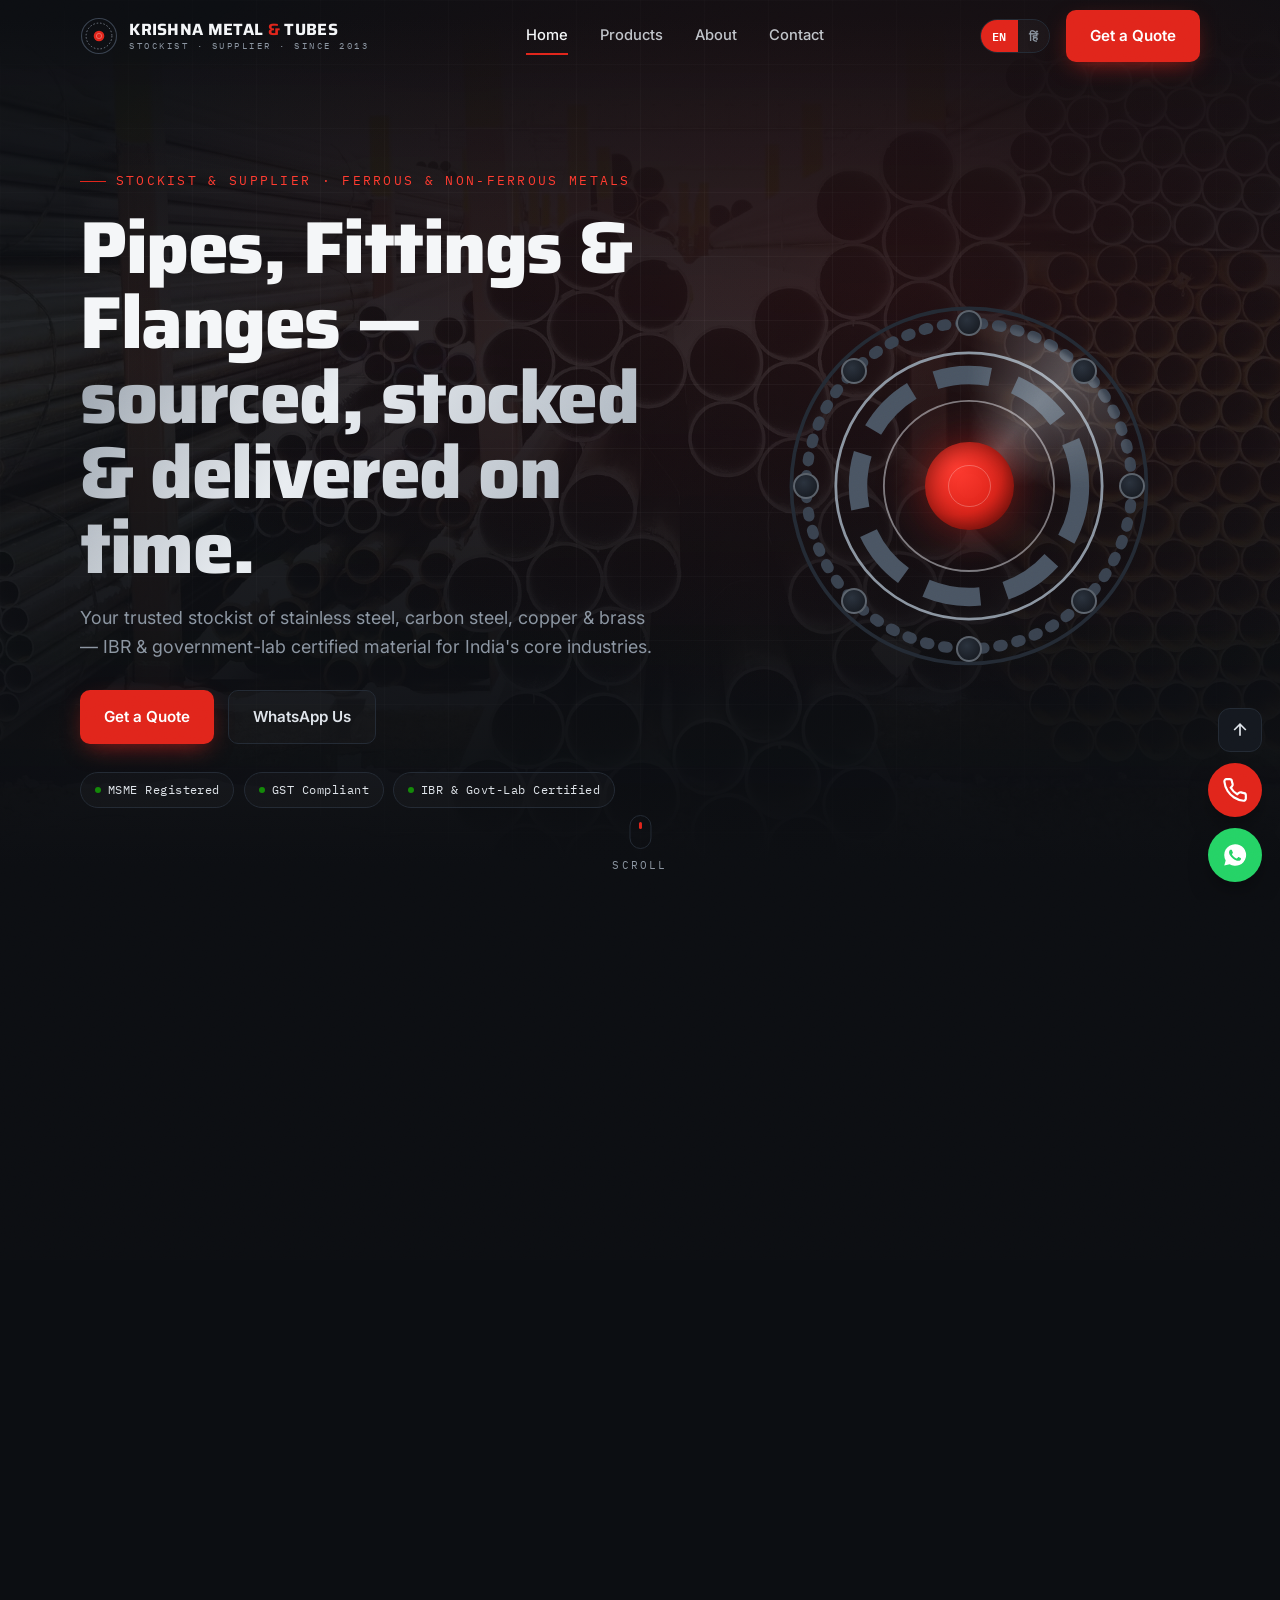
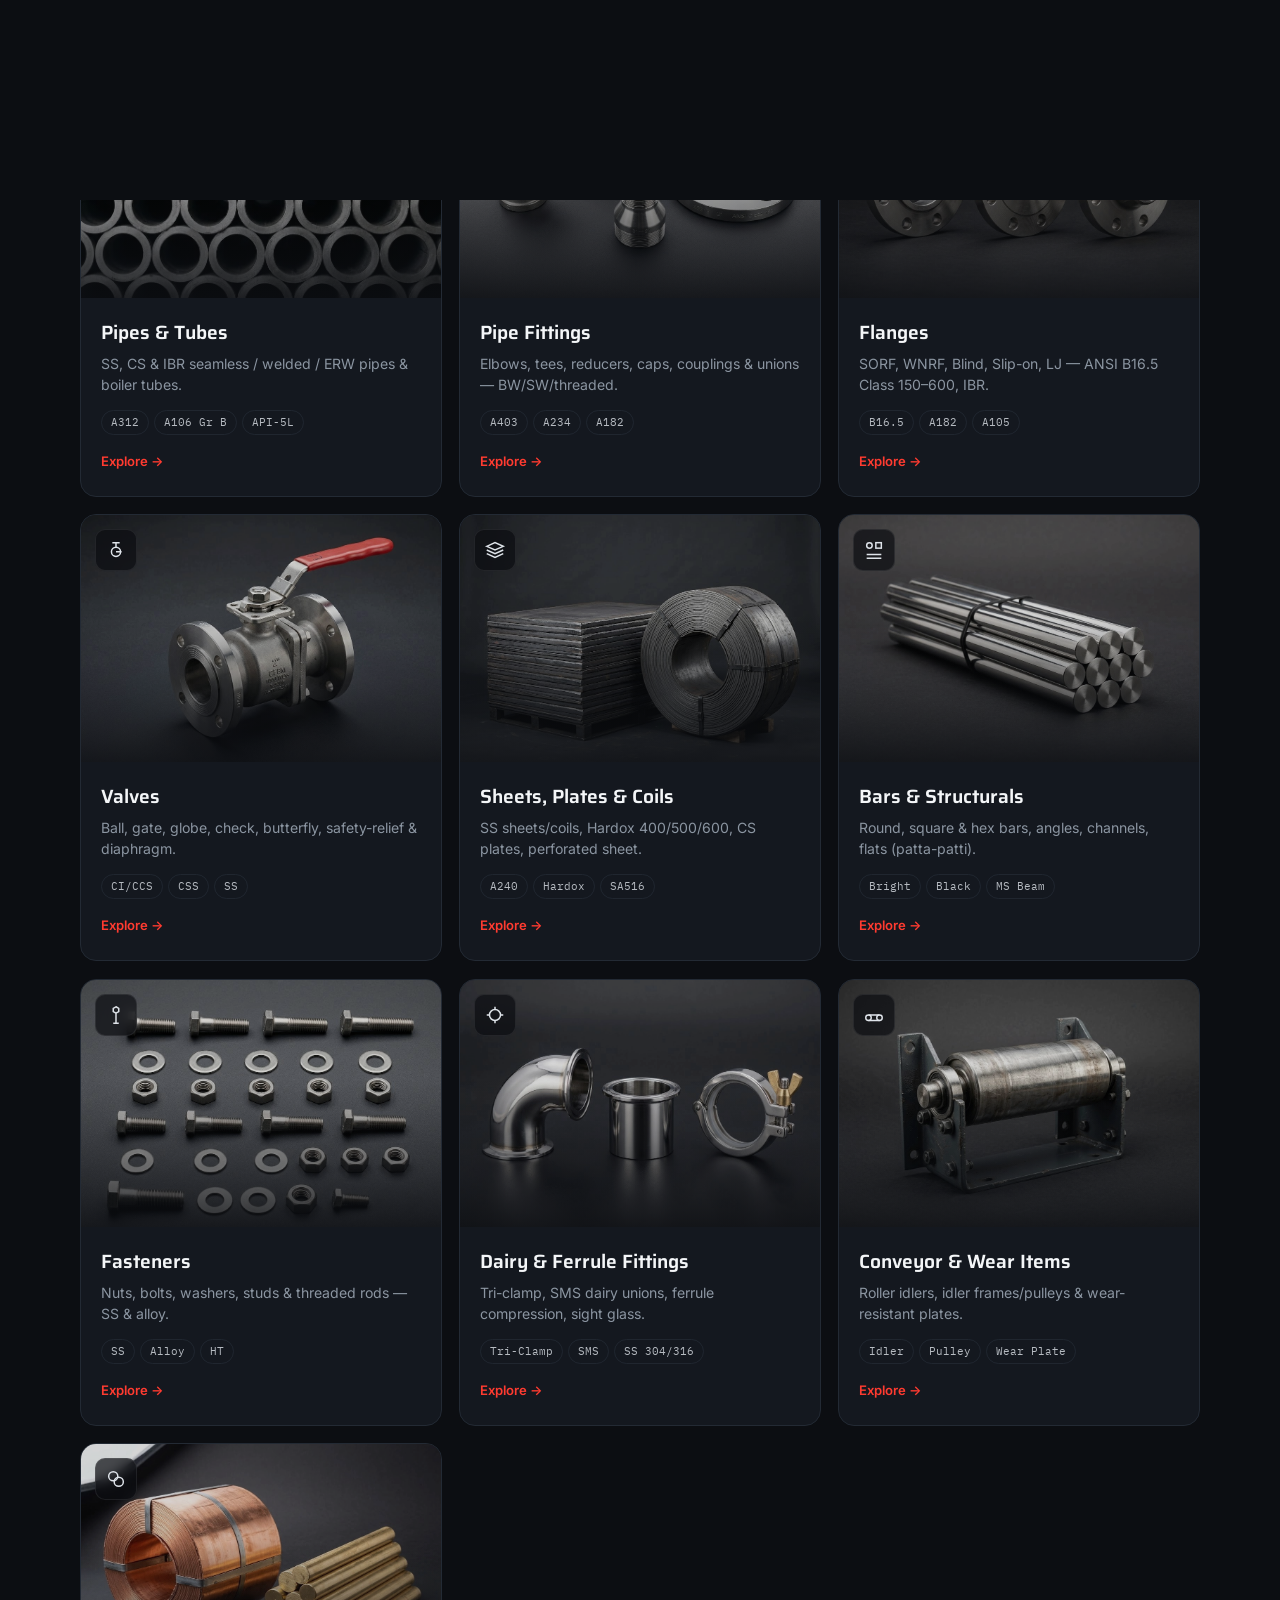
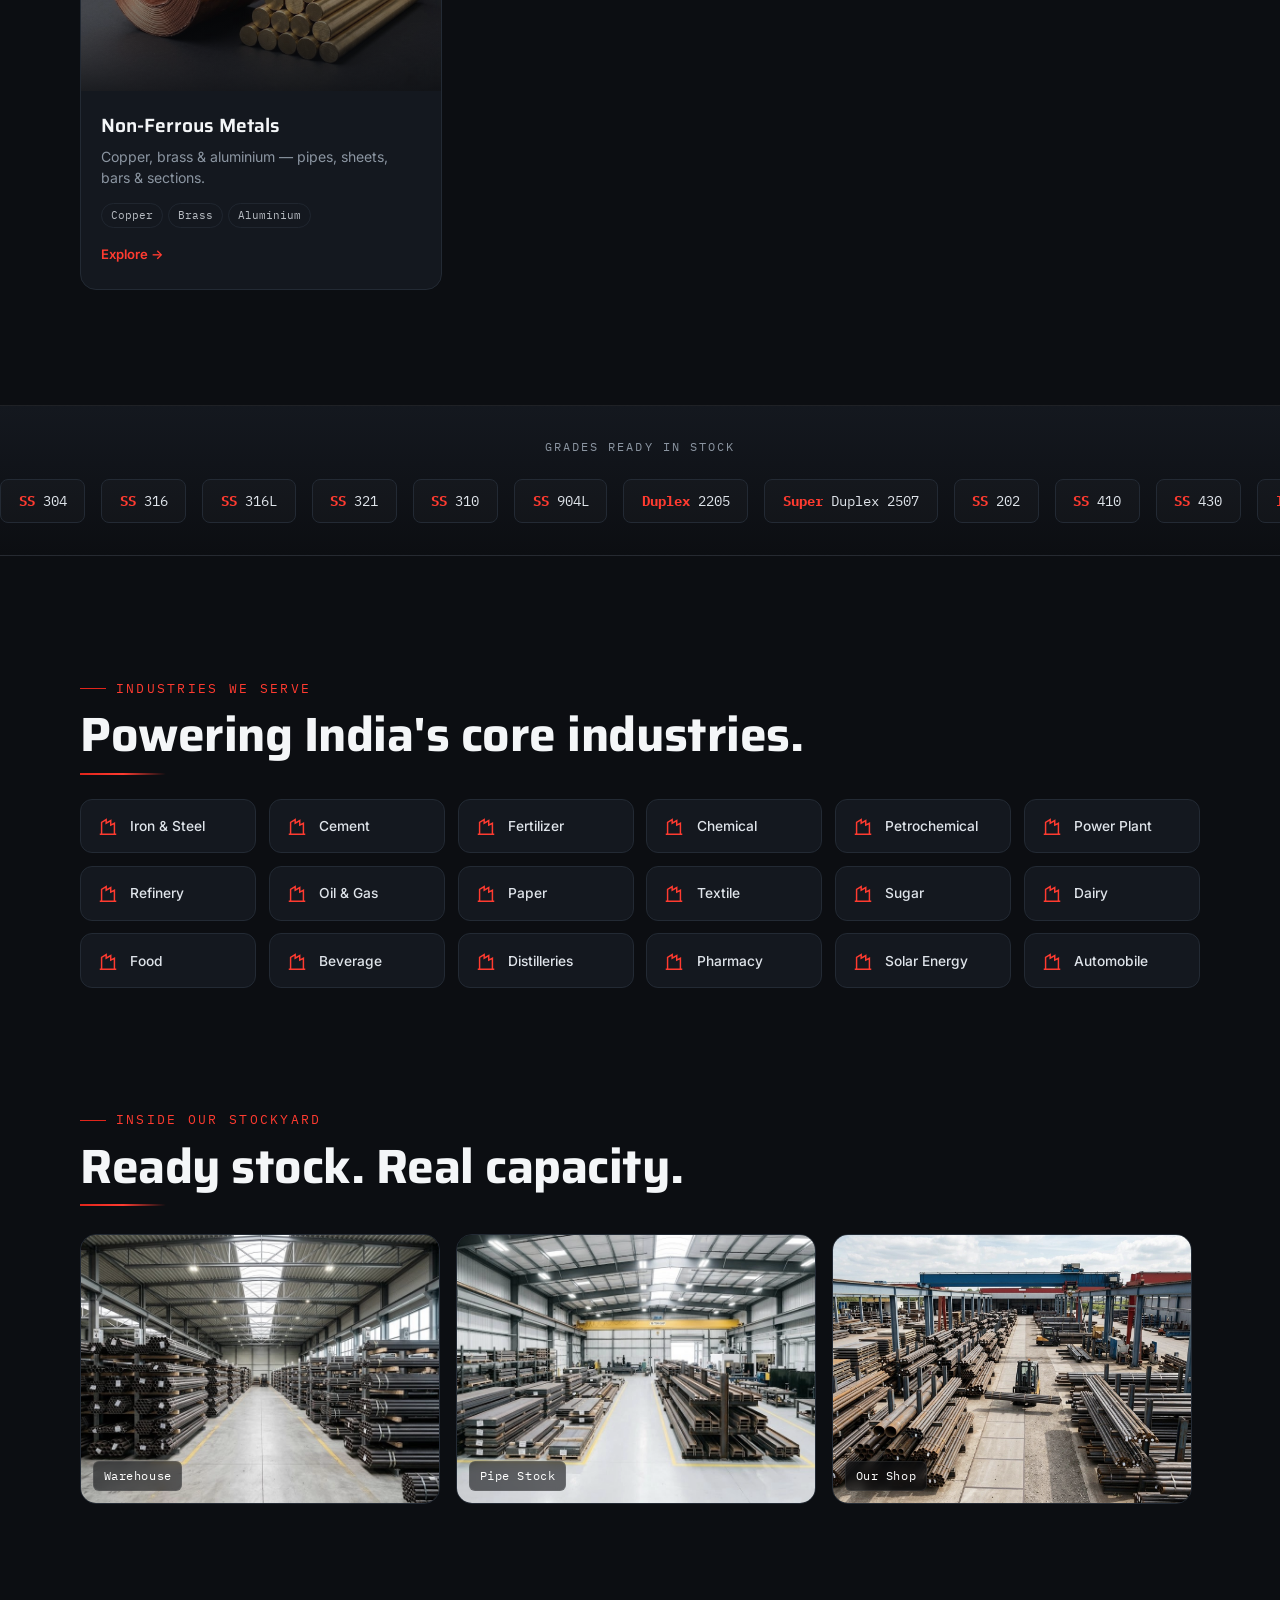
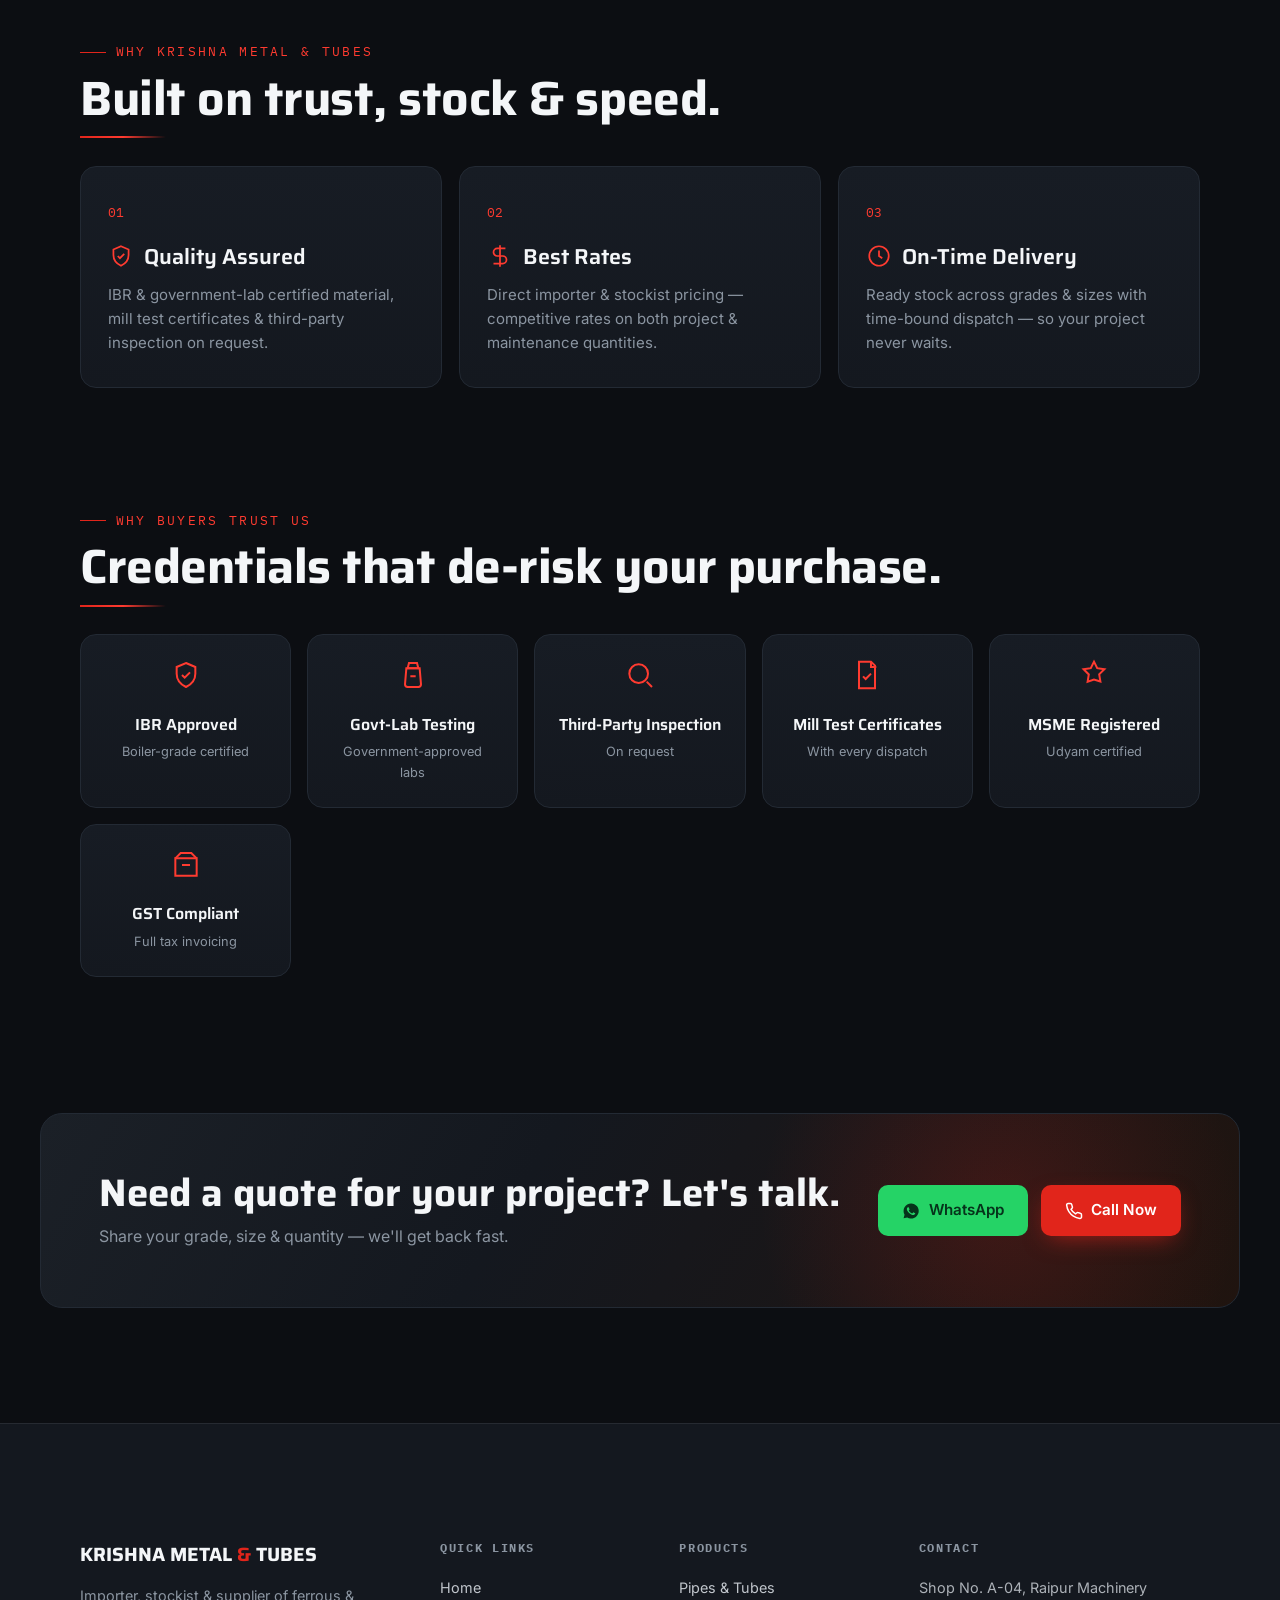
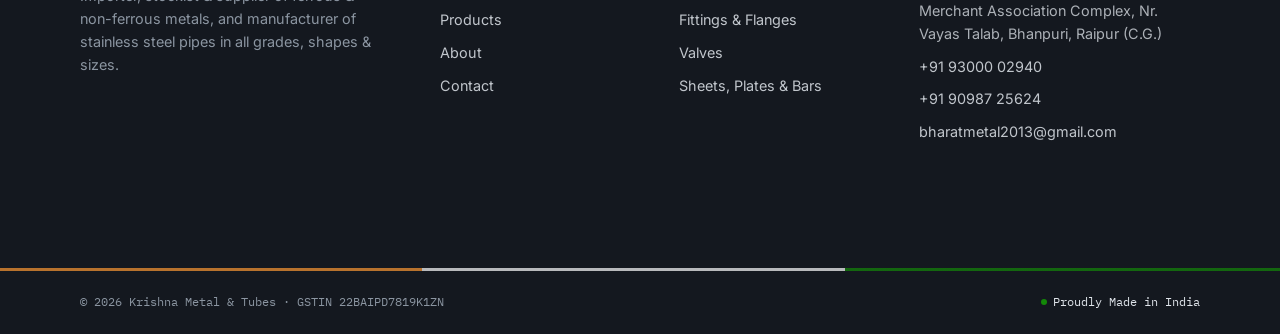
==== commit c87ec1d8: "Batch 3 — trust, leads & catalogue Real Google Map embed (dark-tuned) on Contact; contact form now a" ====
--- a/index.html
+++ b/index.html
@@ -6,8 +6,8 @@
 <title>Krishna Metal &amp; Tubes — Stockist &amp; Supplier of Ferrous &amp; Non-Ferrous Metals | Raipur</title>
 <meta name="description" content="Krishna Metal & Tubes, Raipur — importer, stockist & supplier of stainless steel, carbon steel, copper & brass. Pipes, fittings, flanges, valves. IBR & Govt-lab certified." />
 
-<!-- ⚠ Replace https://krishnametaltubes.com with your real domain once booked -->
-<link rel="canonical" href="https://krishnametaltubes.com/index.html" />
+<!-- ⚠ Replace https://karandesai8044-lang.github.io/krishna-metal-tubes with your real domain once booked -->
+<link rel="canonical" href="https://karandesai8044-lang.github.io/krishna-metal-tubes/index.html" />
 <meta name="robots" content="index, follow" />
 <meta name="theme-color" content="#0C0E12" />
 <!-- Favicon -->
@@ -19,25 +19,25 @@
 <meta property="og:locale" content="en_IN" />
 <meta property="og:title" content="Krishna Metal & Tubes — Stockist & Supplier of Ferrous & Non-Ferrous Metals | Raipur" />
 <meta property="og:description" content="Importer, stockist & supplier of stainless steel, carbon steel, copper & brass — pipes, fittings, flanges & valves. IBR & Govt-lab certified. Raipur (C.G.)." />
-<meta property="og:url" content="https://krishnametaltubes.com/index.html" />
-<meta property="og:image" content="https://krishnametaltubes.com/images1/Hero%20Stockyardnew.jpg" />
+<meta property="og:url" content="https://karandesai8044-lang.github.io/krishna-metal-tubes/index.html" />
+<meta property="og:image" content="https://karandesai8044-lang.github.io/krishna-metal-tubes/images1/Hero%20Stockyardnew.jpg" />
 <meta property="og:image:alt" content="Krishna Metal & Tubes stockyard of steel pipes" />
 <!-- Twitter -->
 <meta name="twitter:card" content="summary_large_image" />
 <meta name="twitter:title" content="Krishna Metal & Tubes — Metal Stockist & Supplier, Raipur" />
 <meta name="twitter:description" content="SS, CS, copper & brass — pipes, fittings, flanges & valves. IBR & Govt-lab certified." />
-<meta name="twitter:image" content="https://krishnametaltubes.com/images1/Hero%20Stockyardnew.jpg" />
+<meta name="twitter:image" content="https://karandesai8044-lang.github.io/krishna-metal-tubes/images1/Hero%20Stockyardnew.jpg" />
 <!-- LocalBusiness structured data (Google local search) -->
 <script type="application/ld+json">
 {
   "@context": "https://schema.org",
   "@type": "LocalBusiness",
-  "@id": "https://krishnametaltubes.com/#business",
+  "@id": "https://karandesai8044-lang.github.io/krishna-metal-tubes/#business",
   "name": "Krishna Metal & Tubes",
   "description": "Importer, stockist and supplier of ferrous and non-ferrous metals, and manufacturer of stainless steel pipes in all grades, shapes and sizes.",
-  "url": "https://krishnametaltubes.com/",
-  "image": "https://krishnametaltubes.com/images1/Hero%20Stockyardnew.jpg",
-  "logo": "https://krishnametaltubes.com/favicon.svg",
+  "url": "https://karandesai8044-lang.github.io/krishna-metal-tubes/",
+  "image": "https://karandesai8044-lang.github.io/krishna-metal-tubes/images1/Hero%20Stockyardnew.jpg",
+  "logo": "https://karandesai8044-lang.github.io/krishna-metal-tubes/favicon.svg",
   "telephone": ["+91-93000-02940", "+91-90987-25624"],
   "email": "bharatmetal2013@gmail.com",
   "priceRange": "₹₹",
@@ -388,6 +388,27 @@
   </div>
 </section>
 
+<!-- ============ CREDENTIALS + TESTIMONIALS ============ -->
+<section class="sec" style="padding-top:0">
+  <div class="wrap">
+    <div class="reveal">
+      <span class="eyebrow" data-en="WHY BUYERS TRUST US" data-hi="खरीदार हम पर क्यों भरोसा करते हैं">WHY BUYERS TRUST US</span>
+      <h2 class="title" data-en="Credentials that de-risk your purchase." data-hi="ऐसे प्रमाण जो आपकी खरीद को भरोसेमंद बनाएं।">Credentials that de-risk your purchase.</h2>
+    </div>
+    <div class="cert-grid">
+      <div class="cert reveal"><svg viewBox="0 0 24 24"><path d="M12 3l7 3v5c0 4.5-3 8-7 10-4-2-7-5.5-7-10V6l7-3Z"/><path d="M9 12l2 2 4-4"/></svg><h3>IBR Approved</h3><p data-en="Boiler-grade certified" data-hi="बॉयलर-ग्रेड सर्टिफाइड">Boiler-grade certified</p></div>
+      <div class="cert reveal d1"><svg viewBox="0 0 24 24"><path d="M9 3h6l1 4H8l1-4Z"/><path d="M7 7h10l1 12a2 2 0 0 1-2 2H8a2 2 0 0 1-2-2L7 7Z"/><path d="M10 13h4"/></svg><h3 data-en="Govt-Lab Testing" data-hi="सरकारी-लैब टेस्टिंग">Govt-Lab Testing</h3><p data-en="Government-approved labs" data-hi="सरकार-अनुमोदित लैब">Government-approved labs</p></div>
+      <div class="cert reveal d2"><svg viewBox="0 0 24 24"><circle cx="11" cy="11" r="7"/><path d="M21 21l-4-4"/></svg><h3 data-en="Third-Party Inspection" data-hi="थर्ड-पार्टी इंस्पेक्शन">Third-Party Inspection</h3><p data-en="On request" data-hi="मांग पर">On request</p></div>
+      <div class="cert reveal d3"><svg viewBox="0 0 24 24"><path d="M6 2h9l3 3v17H6Z"/><path d="M15 2v4h4M9 13l2 2 4-4"/></svg><h3 data-en="Mill Test Certificates" data-hi="मिल टेस्ट सर्टिफिकेट">Mill Test Certificates</h3><p data-en="With every dispatch" data-hi="हर डिस्पैच के साथ">With every dispatch</p></div>
+      <div class="cert reveal"><svg viewBox="0 0 24 24"><path d="M12 2l2.4 4.9 5.4.8-3.9 3.8.9 5.4L12 15.4 7.2 17l.9-5.4L4.2 7.7l5.4-.8L12 2Z"/></svg><h3>MSME Registered</h3><p data-en="Udyam certified" data-hi="उद्यम सर्टिफाइड">Udyam certified</p></div>
+      <div class="cert reveal d1"><svg viewBox="0 0 24 24"><path d="M4 7h16v13H4Z"/><path d="M4 7l4-4h8l4 4M9 12h6"/></svg><h3>GST Compliant</h3><p data-en="Full tax invoicing" data-hi="पूर्ण टैक्स इनवॉइसिंग">Full tax invoicing</p></div>
+    </div>
+    <!-- Client testimonials appear here automatically once real quotes are added
+         to the TESTIMONIALS array in app.js. No placeholder reviews are shown. -->
+    <div class="tst-grid" id="tstGrid" hidden></div>
+  </div>
+</section>
+
 <!-- ============ CTA BAND ============ -->
 <section style="padding-bottom:var(--sec)">
   <div class="cta-band">
--- a/styles.css
+++ b/styles.css
@@ -490,3 +490,173 @@
   .ring-svg,.sheen,.pipe-dots,.track,.cert::before,.map-pin svg{animation:none!important}
   .reveal{opacity:1;transform:none}
 }
+
+/* ============================================================
+   PREMIUM UPGRADE — Batch 1
+   ambient depth · film grain · cinematic hero · micro-interactions
+   custom cursor · page transition
+============================================================ */
+
+/* Ambient gradient-mesh depth behind all content */
+body::before{
+  content:"";position:fixed;inset:0;z-index:-1;pointer-events:none;
+  background:
+    radial-gradient(55% 45% at 12% -5%,rgba(225,37,27,.07),transparent 60%),
+    radial-gradient(45% 40% at 105% 15%,rgba(120,140,165,.06),transparent 60%),
+    radial-gradient(60% 55% at 50% 118%,rgba(225,37,27,.05),transparent 62%);
+}
+
+/* Fine film-grain overlay across the whole viewport */
+body::after{
+  content:"";position:fixed;inset:-40%;z-index:9998;pointer-events:none;opacity:.05;
+  background-image:url("data:image/svg+xml,%3Csvg xmlns='http://www.w3.org/2000/svg' width='120' height='120'%3E%3Cfilter id='n'%3E%3CfeTurbulence type='fractalNoise' baseFrequency='0.8' numOctaves='2' stitchTiles='stitch'/%3E%3C/filter%3E%3Crect width='100%25' height='100%25' filter='url(%23n)'/%3E%3C/svg%3E");
+  mix-blend-mode:overlay;animation:grain 6s steps(6) infinite;
+}
+@keyframes grain{
+  0%{transform:translate(0,0)}10%{transform:translate(-3%,-4%)}20%{transform:translate(-7%,2%)}
+  30%{transform:translate(4%,-6%)}40%{transform:translate(-2%,5%)}50%{transform:translate(-7%,4%)}
+  60%{transform:translate(5%,0)}70%{transform:translate(0,5%)}80%{transform:translate(3%,-2%)}
+  90%{transform:translate(-4%,3%)}100%{transform:translate(0,0)}
+}
+
+/* Cinematic hero — slow Ken-Burns zoom + parallax smoothing */
+.hero-bg img{animation:kenburns 26s ease-in-out infinite alternate;transform-origin:60% 40%}
+@keyframes kenburns{from{transform:scale(1.02)}to{transform:scale(1.14)}}
+.hero-bg,.ring-wrap,.hero-copy{transition:transform .5s var(--ease)}
+.hero-art{will-change:transform}
+
+/* Animated heading underline as section reveals */
+h2.title{position:relative}
+.reveal h2.title::after{content:"";position:absolute;left:0;bottom:-14px;height:2px;width:0;
+  background:linear-gradient(90deg,var(--red),var(--red-glow),transparent);
+  transition:width 1s .25s var(--ease)}
+.reveal.in h2.title::after{width:86px}
+body.hi .reveal.in h2.title::after{bottom:-10px}
+
+/* 3D tilt smoothing on interactive cards */
+.cat,.cap-card,.gradebox,.why{will-change:transform;transform-style:preserve-3d}
+
+/* Custom cursor ring (desktop, fine pointer only) */
+.cursor-ring{position:fixed;top:0;left:0;width:32px;height:32px;border:1.5px solid rgba(225,37,27,.55);
+  border-radius:50%;pointer-events:none;z-index:9999;transform:translate(-50%,-50%);opacity:0;
+  transition:width .25s var(--ease),height .25s var(--ease),background .25s,border-color .25s,opacity .3s;
+  mix-blend-mode:difference}
+.cursor-ring.on{opacity:1}
+.cursor-ring.hover{width:56px;height:56px;border-color:var(--red-glow);background:rgba(225,37,27,.10)}
+
+/* Page-leave curtain (smooth transition between pages) */
+.page-curtain{position:fixed;inset:0;z-index:190;background:var(--ink);transform:translateY(100%);
+  pointer-events:none;will-change:transform}
+.page-curtain.in{transform:translateY(0);transition:transform .45s cubic-bezier(.7,0,.2,1)}
+
+@media(hover:none),(pointer:coarse){.cursor-ring{display:none}}
+@media(prefers-reduced-motion:reduce){
+  body::after,.hero-bg img{animation:none!important}
+  .cursor-ring,.page-curtain{display:none!important}
+  .hero-bg,.ring-wrap,.hero-copy{transition:none!important}
+}
+
+/* ============================================================
+   PREMIUM UPGRADE — Batch 2
+   Products search/filter · per-product actions · enquiry cart
+============================================================ */
+
+/* Sticky filter / search bar */
+.prod-filter{position:sticky;top:72px;z-index:80;background:rgba(18,22,28,.82);
+  backdrop-filter:blur(14px);-webkit-backdrop-filter:blur(14px);border-block:1px solid var(--hairline)}
+.pf-inner{display:flex;align-items:center;gap:.9rem;padding-block:.8rem;flex-wrap:wrap}
+.pf-search{display:flex;align-items:center;gap:.5rem;background:var(--ink);border:1px solid var(--border);
+  border-radius:999px;padding:.5rem .95rem;flex:1 1 220px;max-width:320px;transition:border-color .3s,box-shadow .3s}
+.pf-search:focus-within{border-color:var(--red);box-shadow:0 0 0 3px rgba(225,37,27,.18)}
+.pf-search svg{width:18px;height:18px;stroke:var(--muted);fill:none;stroke-width:2;flex-shrink:0}
+.pf-search input{background:none;border:none;color:var(--white);font-family:var(--f-body);font-size:.9rem;width:100%;outline:none}
+.pf-search input::-webkit-search-cancel-button{filter:invert(.6)}
+.pf-chips{display:flex;gap:.4rem;flex-wrap:wrap;flex:1 1 auto}
+.pf-chip{font-family:var(--f-mono);font-size:.74rem;padding:.42rem .8rem;border:1px solid var(--border);
+  border-radius:999px;color:var(--muted);transition:.25s;white-space:nowrap}
+.pf-chip:hover{color:var(--silver);border-color:var(--muted)}
+.pf-chip.on{background:var(--red);border-color:var(--red);color:#fff}
+.pf-count{font-family:var(--f-mono);font-size:.72rem;color:var(--muted);margin-left:auto;white-space:nowrap}
+.pcat.hide{display:none}
+.pf-empty{display:none;text-align:center;padding:calc(var(--sec) * .8) var(--pad);color:var(--muted);
+  font-family:var(--f-mono);font-size:.9rem}
+.pf-empty.show{display:block}
+
+/* Per-product action buttons */
+.pcat-actions{display:flex;gap:.7rem;flex-wrap:wrap;margin-top:1.6rem}
+.pcat-add{font-size:.9rem}
+.pcat-add.added{background:var(--green);border-color:var(--green);color:#fff}
+.pcat-add.added:hover{background:var(--green);filter:brightness(1.08)}
+
+/* Enquiry cart — floating pill + panel */
+.enq-fab{position:fixed;left:18px;bottom:18px;z-index:95;display:none;align-items:center;gap:.55rem;
+  background:var(--red);color:#fff;border-radius:999px;padding:.7rem 1.05rem;font-weight:600;font-size:.9rem;
+  box-shadow:0 12px 30px -8px rgba(225,37,27,.6);transition:transform .3s}
+.enq-fab.show{display:inline-flex}
+.enq-fab:hover{transform:translateY(-2px)}
+.enq-fab svg{flex-shrink:0}
+.enq-fab .cnt{background:#fff;color:var(--red);border-radius:999px;min-width:20px;height:20px;
+  display:grid;place-items:center;font-family:var(--f-mono);font-size:.72rem;padding:0 .35rem;font-weight:700}
+.enq-panel{position:fixed;left:18px;bottom:82px;z-index:96;width:min(340px,calc(100vw - 36px));
+  background:var(--panel);border:1px solid var(--border);border-radius:var(--radius);box-shadow:var(--shadow);
+  padding:1.1rem 1.15rem;transform:translateY(16px) scale(.98);opacity:0;pointer-events:none;
+  transform-origin:bottom left;transition:.3s var(--ease)}
+.enq-panel.open{transform:none;opacity:1;pointer-events:auto}
+.enq-panel h4{font-family:var(--f-display);font-size:1.05rem;color:var(--white);
+  display:flex;justify-content:space-between;align-items:center;gap:1rem}
+.enq-panel h4 .close{color:var(--muted);font-size:1.4rem;line-height:1;padding:0 .2rem}
+.enq-panel h4 .close:hover{color:var(--white)}
+.enq-list{max-height:38vh;overflow:auto;margin:.9rem 0;display:grid;gap:.4rem}
+.enq-item{display:flex;justify-content:space-between;align-items:center;gap:.5rem;background:var(--ink);
+  border:1px solid var(--border);border-radius:8px;padding:.5rem .7rem;font-size:.85rem;color:var(--silver)}
+.enq-item button{color:var(--muted);font-size:1.05rem;line-height:1;flex-shrink:0}
+.enq-item button:hover{color:var(--red)}
+.enq-empty{color:var(--muted);font-size:.85rem;text-align:center;padding:1.1rem 0}
+.enq-actions{display:grid;gap:.55rem}
+.enq-send{width:100%;justify-content:center}
+.enq-clear{font-size:.78rem;color:var(--muted);text-align:center}
+.enq-clear:hover{color:var(--red)}
+@media(max-width:520px){
+  .enq-fab{padding:.6rem .8rem}
+  .enq-fab .enq-lbl{display:none}
+}
+
+/* ============================================================
+   PREMIUM UPGRADE — Batch 3
+   Real map · testimonials · print catalogue
+============================================================ */
+
+/* Real Google Map (dark-tuned) */
+.map-embed{width:100%;height:270px;border:0;display:block;
+  filter:invert(.92) hue-rotate(180deg) brightness(.95) contrast(.9) saturate(.8)}
+
+/* Testimonials */
+.tst-grid{display:grid;grid-template-columns:repeat(auto-fit,minmax(280px,1fr));gap:1.1rem;margin-top:1.3rem}
+.tst{padding:1.6rem 1.6rem;border:1px solid var(--border);border-radius:var(--radius);
+  background:linear-gradient(180deg,var(--panel-2),var(--panel))}
+.tst .q{color:var(--silver);font-size:1rem;line-height:1.65}
+.tst .q::before{content:"\201C";font-family:var(--f-display);font-weight:800;font-size:2.2rem;
+  color:var(--red);line-height:0;vertical-align:-.4em;margin-right:.15rem}
+.tst .who{margin-top:1.1rem;display:flex;align-items:center;gap:.7rem}
+.tst .who .av{width:40px;height:40px;border-radius:50%;background:var(--metal);display:grid;place-items:center;
+  color:#12151b;font-weight:800;font-family:var(--f-display);flex-shrink:0}
+.tst .who b{color:var(--white);font-size:.92rem;font-family:var(--f-display)}
+.tst .who span span{color:var(--muted);font-size:.78rem;font-family:var(--f-mono)}
+
+/* Print / Save-as-PDF catalogue */
+@media print{
+  #preloader,#progress,header,.mobile-menu,.floats,.enq-fab,.enq-panel,.cursor-ring,.page-curtain,
+  .prod-filter,.pf-empty,.scroll-cue,.pcat-actions,.thumbs,.marquee,.cta-band,.page-hero-bg,.grid-lines,.mini-ring{display:none!important}
+  html,body{background:#fff!important}
+  body::before,body::after{display:none!important}
+  *{color:#111!important;text-shadow:none!important;box-shadow:none!important;animation:none!important;
+    -webkit-print-color-adjust:exact;print-color-adjust:exact}
+  .reveal{opacity:1!important;transform:none!important}
+  .pcat{page-break-inside:avoid;border-top:1px solid #ccc;padding-block:16px}
+  .pcat-hero img,.gal img,.story-media img{filter:none!important}
+  .eyebrow,.pcat-copy .num,.gg-lbl,.pcat-copy h2,h2.title,table.data th{color:#c81f16!important}
+  .spec-list li svg{stroke:#c81f16!important}
+  a{color:#111!important;text-decoration:none}
+  .wrap{max-width:100%;padding:0 12px}
+  table.data,.table-scroll{min-width:0}
+}
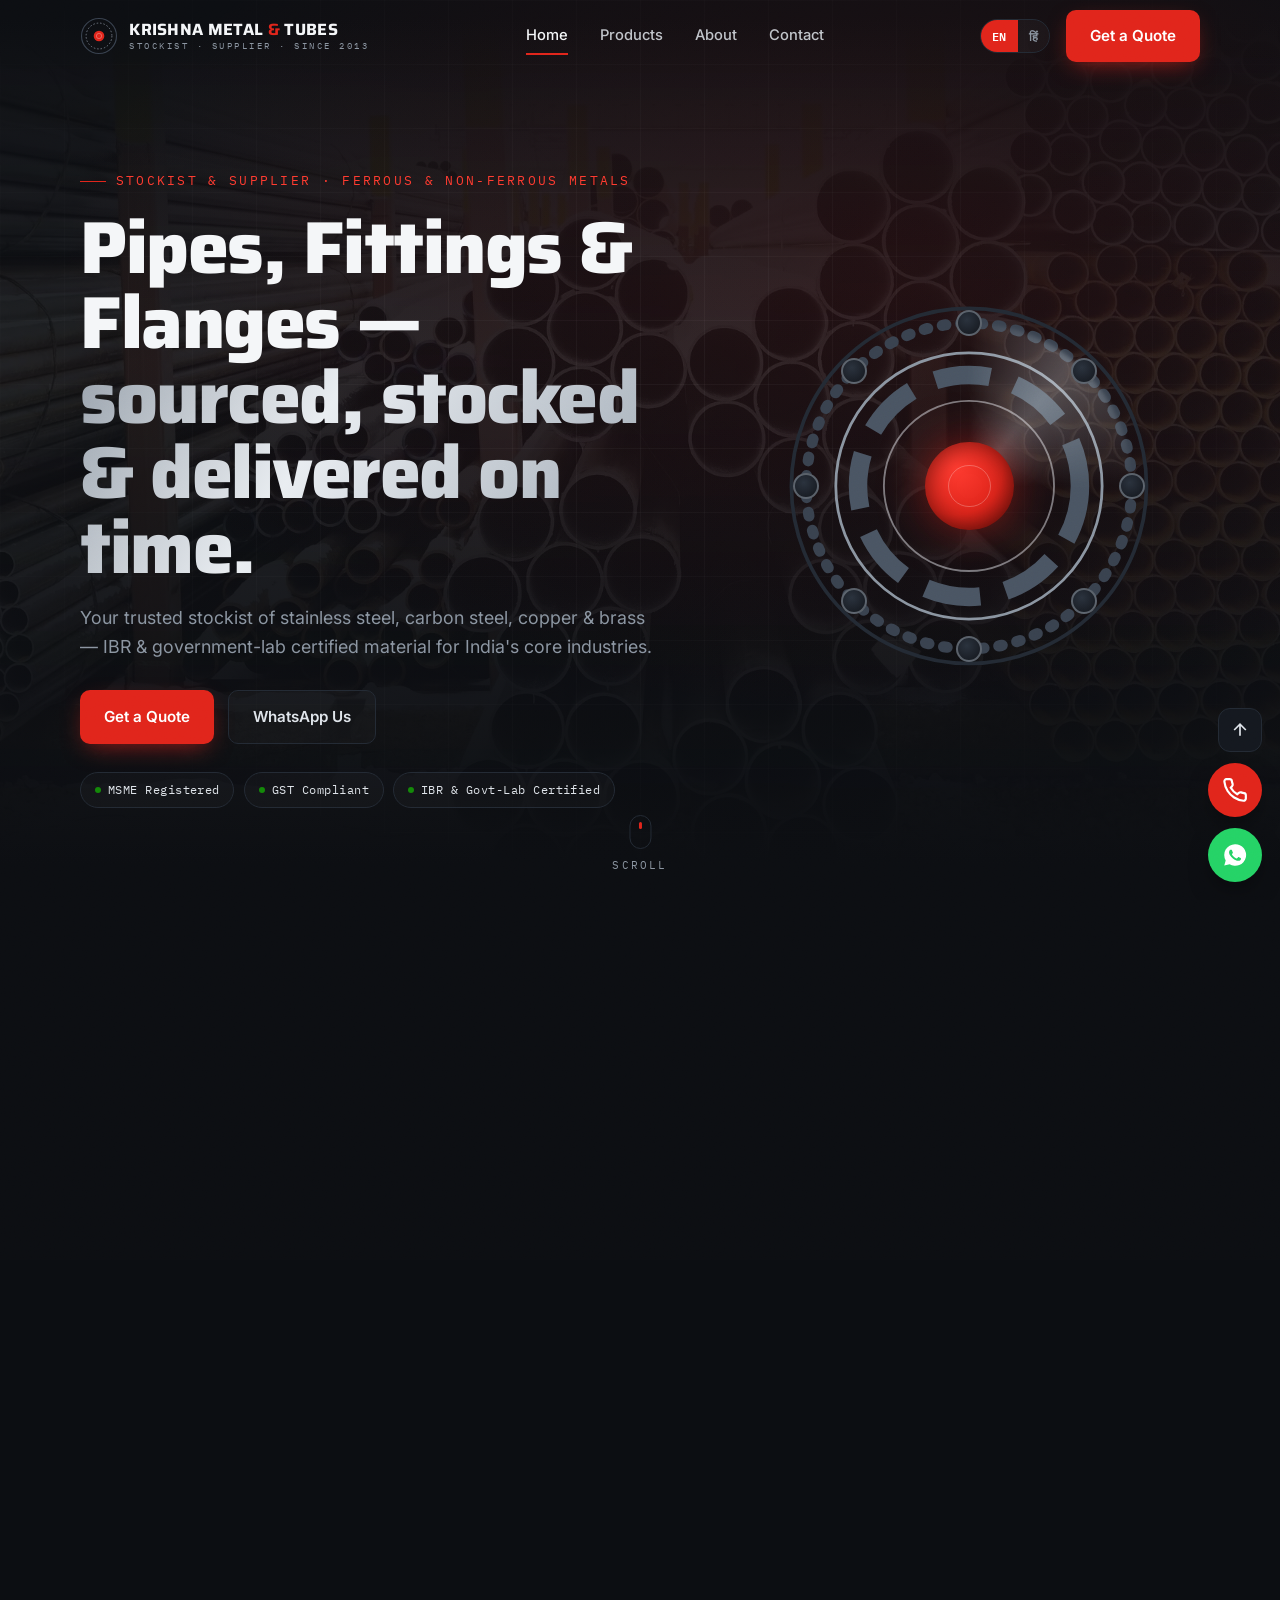
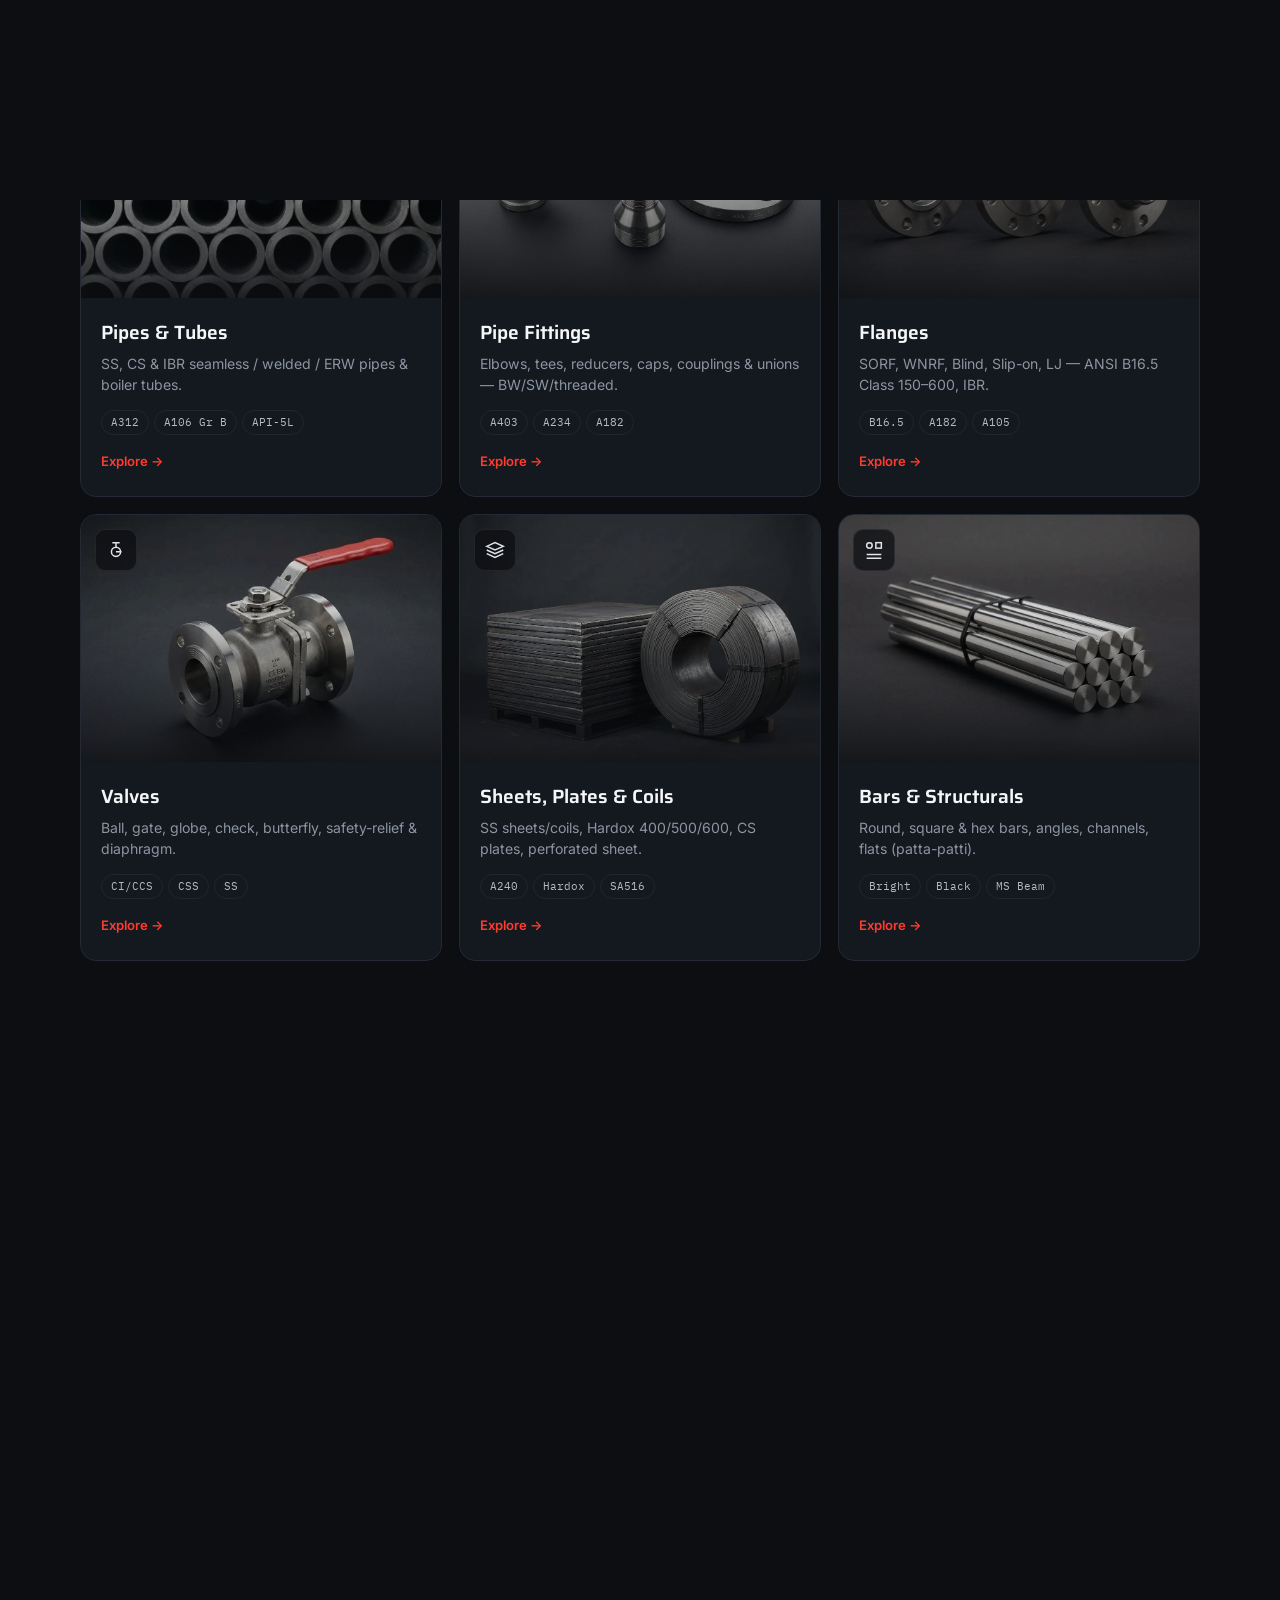
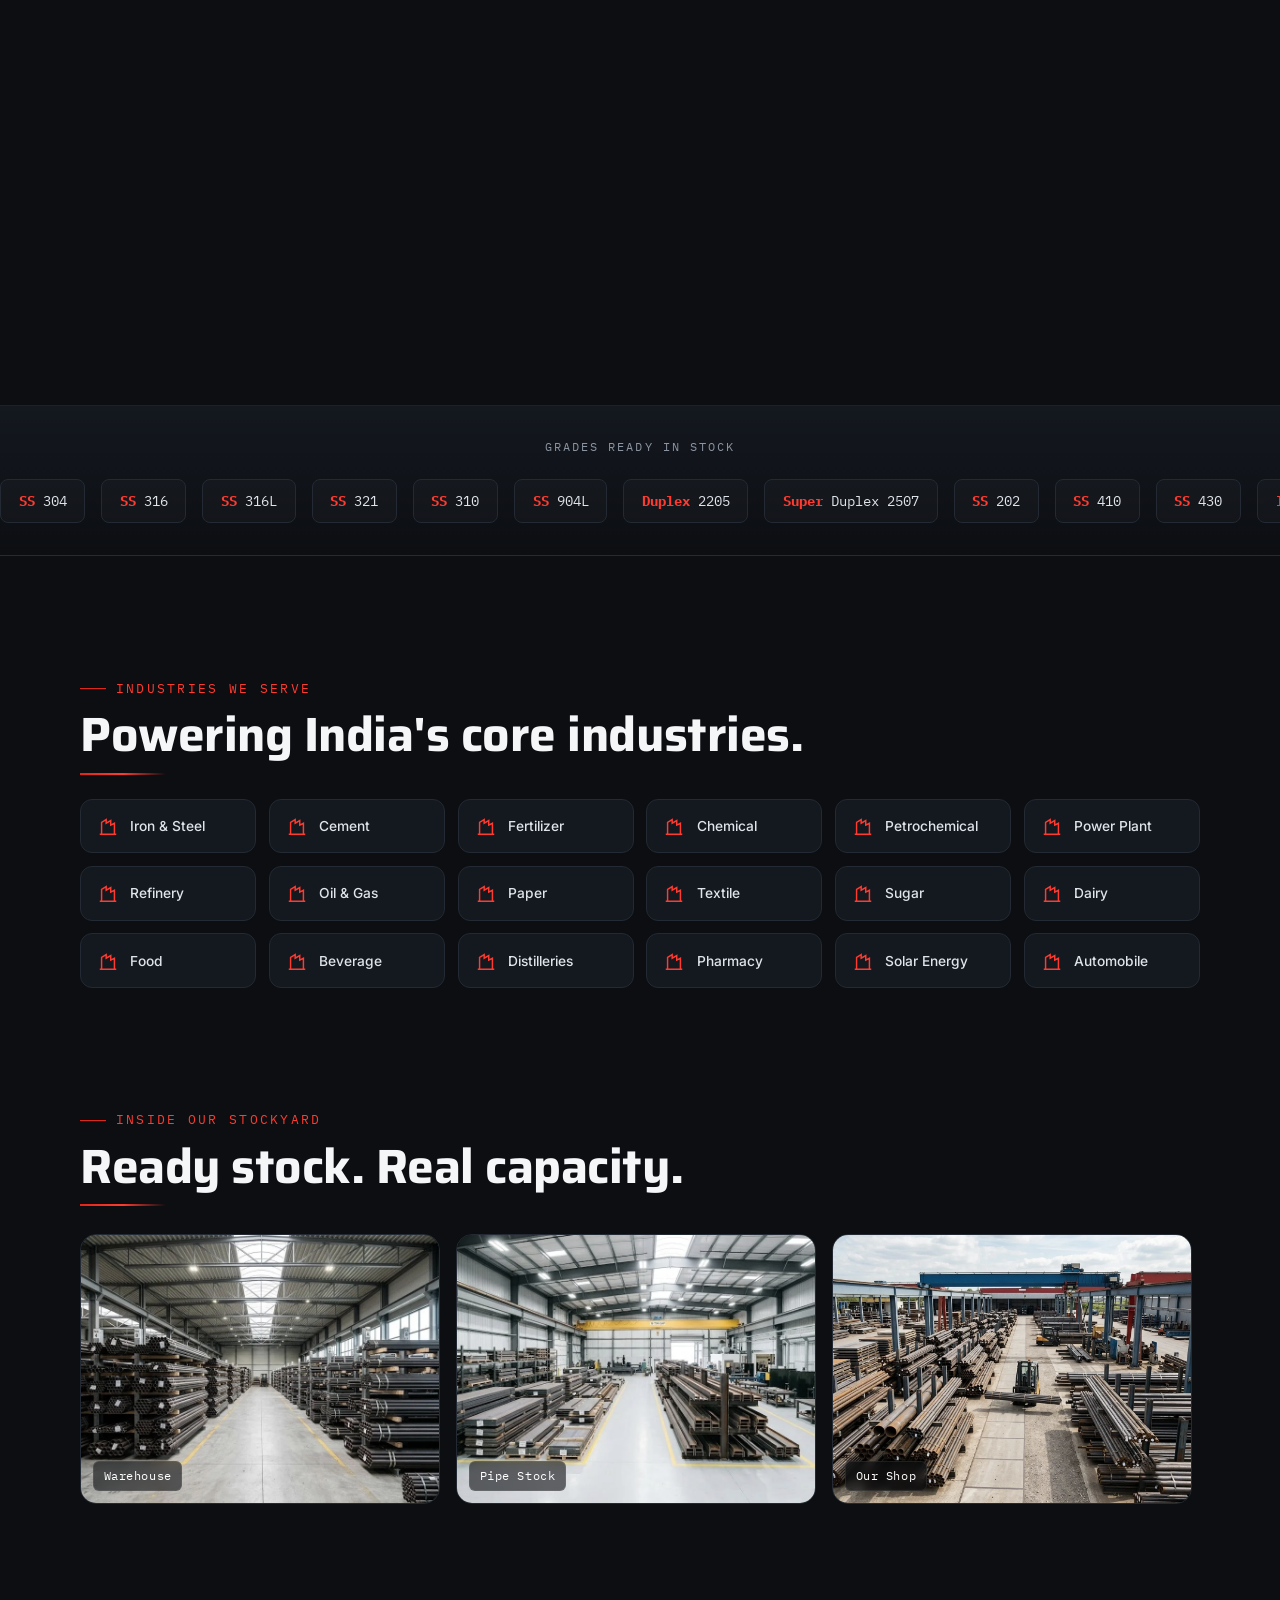
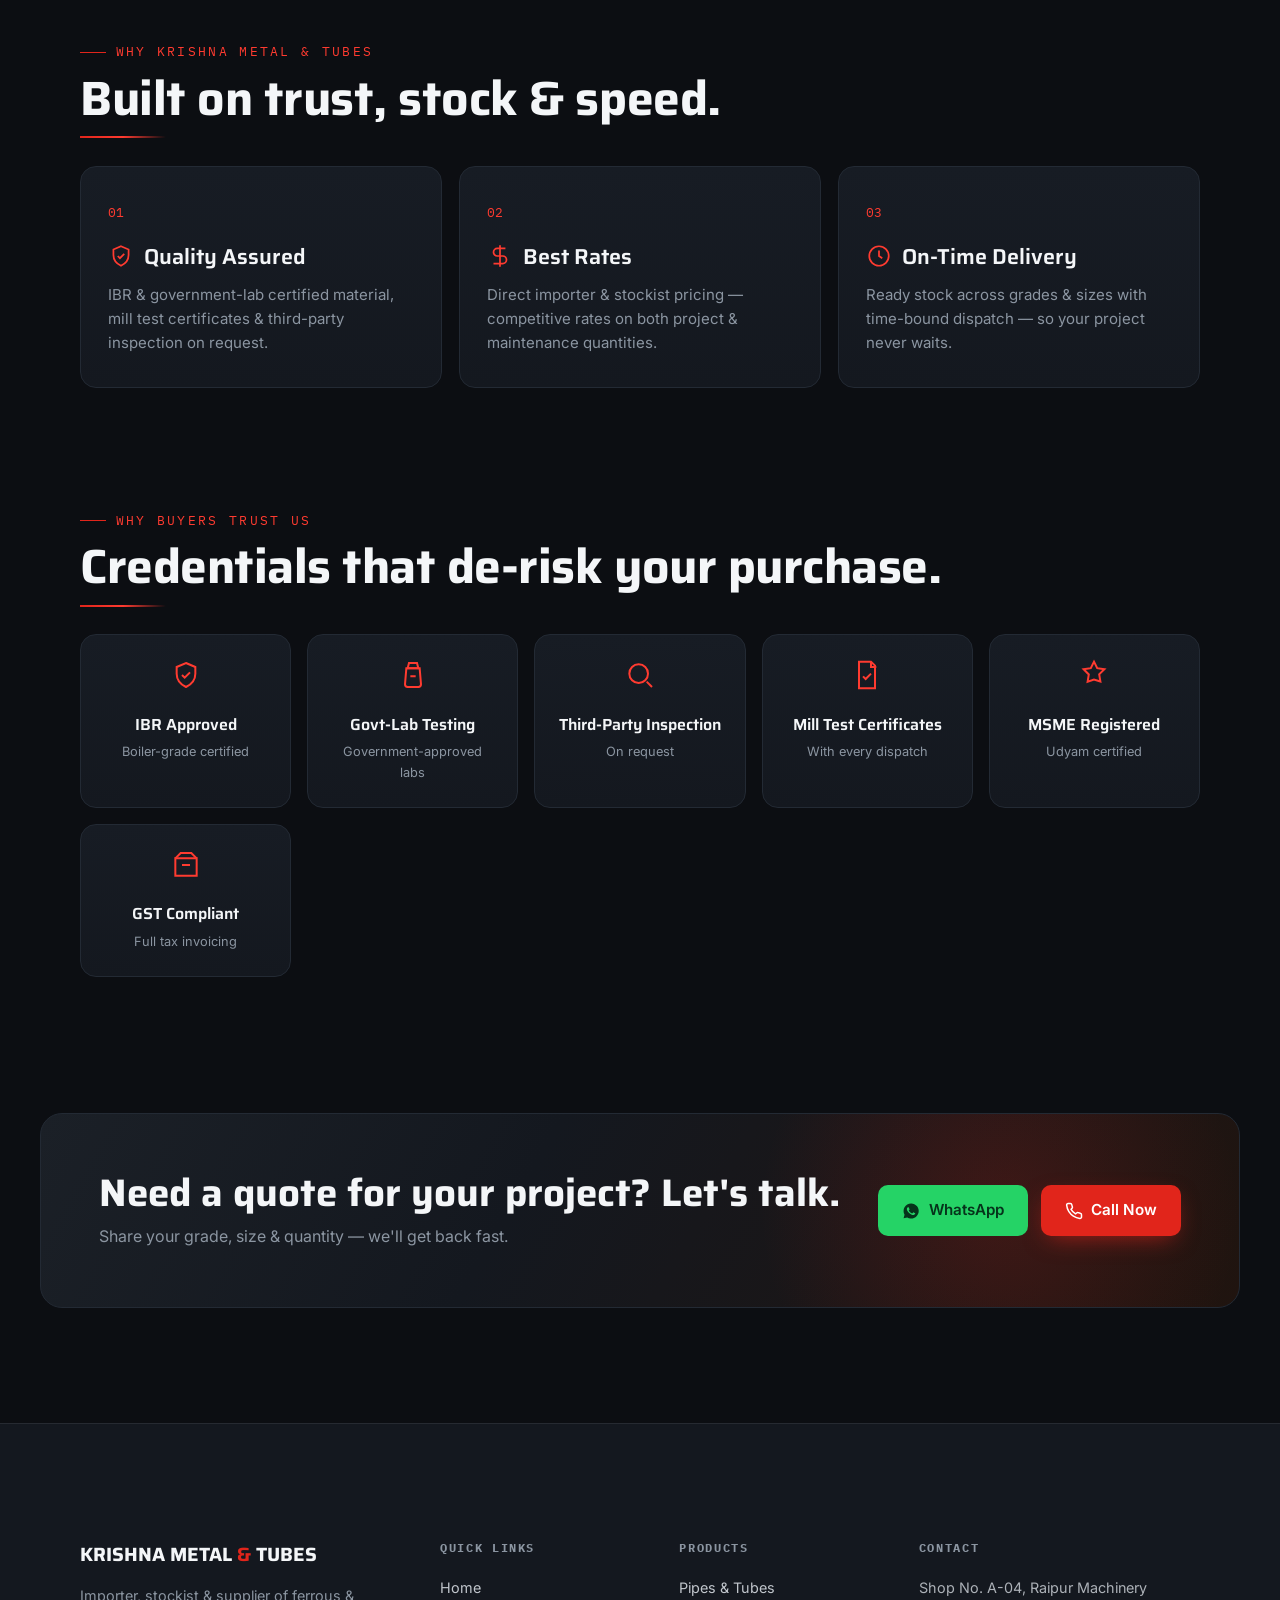
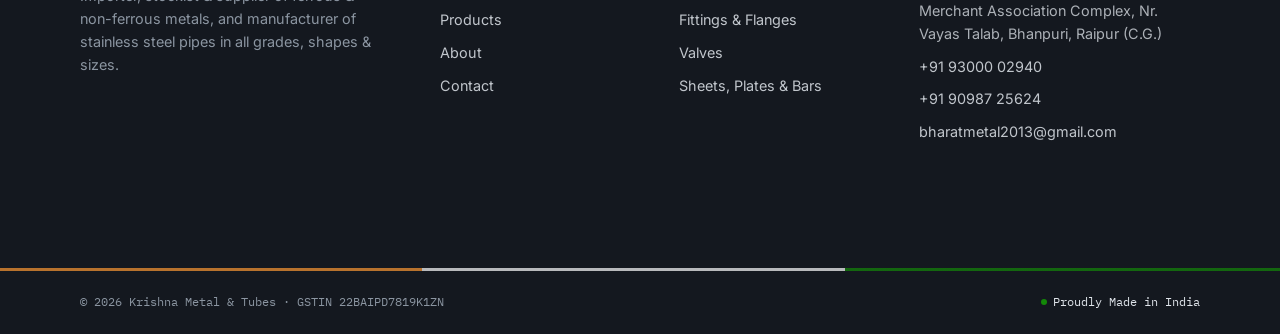
==== commit c269e23b: "Batch 4 — image performance (WebP + skeleton placeholders) Converted all 74 images to WebP (10.1MB -" ====
--- a/index.html
+++ b/index.html
@@ -134,7 +134,7 @@
 
 <!-- ============ HERO ============ -->
 <section class="hero">
-  <div class="hero-bg"><img src="images1/Hero%20Stockyardnew.jpg" alt="Krishna Metal & Tubes stockyard of steel pipes"></div>
+  <div class="hero-bg"><img src="images1/Hero%20Stockyardnew.webp" alt="Krishna Metal & Tubes stockyard of steel pipes"></div>
   <div class="grid-lines"></div>
   <div class="wrap hero-inner">
     <div class="hero-copy">
@@ -216,7 +216,7 @@
     </div>
     <div class="cat-grid">
       <a class="cat reveal" href="products.html#pipes">
-        <div class="cat-img"><img loading="lazy" src="images1/Seamless%20Pipenew.jpg" alt="Stainless & carbon steel seamless pipes">
+        <div class="cat-img"><img loading="lazy" src="images1/Seamless%20Pipenew.webp" alt="Stainless & carbon steel seamless pipes">
           <span class="cat-ico"><svg viewBox="0 0 24 24"><circle cx="12" cy="12" r="8"/><circle cx="12" cy="12" r="4"/></svg></span></div>
         <div class="cat-body">
           <h3 data-en="Pipes &amp; Tubes" data-hi="पाइप्स व ट्यूब्स">Pipes &amp; Tubes</h3>
@@ -226,7 +226,7 @@
         </div>
       </a>
       <a class="cat reveal d1" href="products.html#fittings">
-        <div class="cat-img"><img loading="lazy" src="images1/SS%20Pipe%20Fittingsnew.jpg" alt="Stainless steel pipe fittings">
+        <div class="cat-img"><img loading="lazy" src="images1/SS%20Pipe%20Fittingsnew.webp" alt="Stainless steel pipe fittings">
           <span class="cat-ico"><svg viewBox="0 0 24 24"><path d="M5 19V9a4 4 0 0 1 4-4h10"/><path d="M15 2l4 3-4 3"/></svg></span></div>
         <div class="cat-body">
           <h3 data-en="Pipe Fittings" data-hi="पाइप फिटिंग्स">Pipe Fittings</h3>
@@ -236,7 +236,7 @@
         </div>
       </a>
       <a class="cat reveal d2" href="products.html#flanges">
-        <div class="cat-img"><img loading="lazy" src="images1/Flanges%20mainnew.jpg" alt="Stainless and carbon steel flanges">
+        <div class="cat-img"><img loading="lazy" src="images1/Flanges%20mainnew.webp" alt="Stainless and carbon steel flanges">
           <span class="cat-ico"><svg viewBox="0 0 24 24"><circle cx="12" cy="12" r="9"/><circle cx="12" cy="12" r="3"/><circle cx="12" cy="4.5" r="1"/><circle cx="12" cy="19.5" r="1"/><circle cx="4.5" cy="12" r="1"/><circle cx="19.5" cy="12" r="1"/></svg></span></div>
         <div class="cat-body">
           <h3 data-en="Flanges" data-hi="फ्लैंज">Flanges</h3>
@@ -246,7 +246,7 @@
         </div>
       </a>
       <a class="cat reveal d3" href="products.html#valves">
-        <div class="cat-img"><img loading="lazy" src="images1/Industrial%20Valvesnew.jpg" alt="Industrial valves">
+        <div class="cat-img"><img loading="lazy" src="images1/Industrial%20Valvesnew.webp" alt="Industrial valves">
           <span class="cat-ico"><svg viewBox="0 0 24 24"><circle cx="12" cy="14" r="5"/><path d="M12 9V4M8 4h8M12 14h6"/></svg></span></div>
         <div class="cat-body">
           <h3 data-en="Valves" data-hi="वाल्व">Valves</h3>
@@ -256,7 +256,7 @@
         </div>
       </a>
       <a class="cat reveal" href="products.html#sheets">
-        <div class="cat-img"><img loading="lazy" src="images1/SHEETS%20AND%20PLATSnew.jpg" alt="Steel sheets plates and coils">
+        <div class="cat-img"><img loading="lazy" src="images1/SHEETS%20AND%20PLATSnew.webp" alt="Steel sheets plates and coils">
           <span class="cat-ico"><svg viewBox="0 0 24 24"><path d="M3 8l9-4 9 4-9 4-9-4Z"/><path d="M3 12l9 4 9-4M3 16l9 4 9-4"/></svg></span></div>
         <div class="cat-body">
           <h3 data-en="Sheets, Plates &amp; Coils" data-hi="शीट, प्लेट व कॉइल">Sheets, Plates &amp; Coils</h3>
@@ -266,7 +266,7 @@
         </div>
       </a>
       <a class="cat reveal d1" href="products.html#bars">
-        <div class="cat-img"><img loading="lazy" src="images1/SS%20Round%20Barnew.jpg" alt="Stainless steel round bars">
+        <div class="cat-img"><img loading="lazy" src="images1/SS%20Round%20Barnew.webp" alt="Stainless steel round bars">
           <span class="cat-ico"><svg viewBox="0 0 24 24"><circle cx="7" cy="7" r="3"/><rect x="14" y="4" width="6" height="6"/><path d="M4 17h16M4 21h16"/></svg></span></div>
         <div class="cat-body">
           <h3 data-en="Bars &amp; Structurals" data-hi="बार व स्ट्रक्चरल">Bars &amp; Structurals</h3>
@@ -276,7 +276,7 @@
         </div>
       </a>
       <a class="cat reveal d2" href="products.html#fasteners">
-        <div class="cat-img"><img loading="lazy" src="images1/FASTNERnew.jpg" alt="Nuts bolts and fasteners">
+        <div class="cat-img"><img loading="lazy" src="images1/FASTNERnew.webp" alt="Nuts bolts and fasteners">
           <span class="cat-ico"><svg viewBox="0 0 24 24"><path d="M12 3l3 1.7v3.6L12 10 9 8.3V4.7L12 3Z"/><path d="M12 10v11M9 21h6"/></svg></span></div>
         <div class="cat-body">
           <h3 data-en="Fasteners" data-hi="फास्टनर">Fasteners</h3>
@@ -286,7 +286,7 @@
         </div>
       </a>
       <a class="cat reveal d3" href="products.html#dairy">
-        <div class="cat-img"><img loading="lazy" src="images1/Dairy%20Fittingsnew.jpg" alt="Dairy and ferrule fittings">
+        <div class="cat-img"><img loading="lazy" src="images1/Dairy%20Fittingsnew.webp" alt="Dairy and ferrule fittings">
           <span class="cat-ico"><svg viewBox="0 0 24 24"><circle cx="12" cy="12" r="6"/><path d="M12 6V3M12 21v-3M6 12H3M21 12h-3"/></svg></span></div>
         <div class="cat-body">
           <h3 data-en="Dairy &amp; Ferrule Fittings" data-hi="डेयरी व फेरूल फिटिंग्स">Dairy &amp; Ferrule Fittings</h3>
@@ -296,7 +296,7 @@
         </div>
       </a>
       <a class="cat reveal d4" href="products.html#conveyor">
-        <div class="cat-img"><img loading="lazy" src="images1/Conveyor%20Itemsnew.jpg" alt="Conveyor and wear items">
+        <div class="cat-img"><img loading="lazy" src="images1/Conveyor%20Itemsnew.webp" alt="Conveyor and wear items">
           <span class="cat-ico"><svg viewBox="0 0 24 24"><circle cx="6" cy="15" r="3"/><circle cx="18" cy="15" r="3"/><path d="M6 12h12M6 18h12"/></svg></span></div>
         <div class="cat-body">
           <h3 data-en="Conveyor &amp; Wear Items" data-hi="कन्वेयर व वियर आइटम्स">Conveyor &amp; Wear Items</h3>
@@ -306,7 +306,7 @@
         </div>
       </a>
       <a class="cat reveal d5" href="products.html#nonferrous">
-        <div class="cat-img"><img loading="lazy" src="images1/Copper%20Materialsnew.jpg" alt="Copper brass and aluminium non-ferrous materials">
+        <div class="cat-img"><img loading="lazy" src="images1/Copper%20Materialsnew.webp" alt="Copper brass and aluminium non-ferrous materials">
           <span class="cat-ico"><svg viewBox="0 0 24 24"><circle cx="9" cy="9" r="5"/><circle cx="15" cy="15" r="5"/></svg></span></div>
         <div class="cat-body">
           <h3 data-en="Non-Ferrous Metals" data-hi="नॉन-फेरस मेटल्स">Non-Ferrous Metals</h3>
@@ -348,15 +348,15 @@
   </div>
   <div class="wrap">
     <div class="gal-track">
-      <figure class="gal reveal" data-lightbox><img loading="lazy" src="images1/Hero%20Warehousenew.jpg" alt="Warehouse"><figcaption data-en="Warehouse" data-hi="वेयरहाउस">Warehouse</figcaption></figure>
-      <figure class="gal reveal d1" data-lightbox><img loading="lazy" src="images1/Hero%20Pipes%20Closeupnew.jpg" alt="Pipe stock closeup"><figcaption data-en="Pipe Stock" data-hi="पाइप स्टॉक">Pipe Stock</figcaption></figure>
-      <figure class="gal reveal d2" data-lightbox><img loading="lazy" src="images1/shope1new.jpg" alt="Shop front"><figcaption data-en="Our Shop" data-hi="हमारी दुकान">Our Shop</figcaption></figure>
-      <figure class="gal reveal d3" data-lightbox><img loading="lazy" src="images1/shope2new.jpg" alt="Inside store"><figcaption data-en="Store" data-hi="स्टोर">Store</figcaption></figure>
-      <figure class="gal reveal" data-lightbox><img loading="lazy" src="images1/Hero%20Steel%20Plantnew.jpg" alt="Steel plant"><figcaption data-en="Sourcing" data-hi="सोर्सिंग">Sourcing</figcaption></figure>
-      <figure class="gal reveal d1" data-lightbox><img loading="lazy" src="images1/shope3new.jpg" alt="Counter"><figcaption data-en="Counter" data-hi="काउंटर">Counter</figcaption></figure>
-      <figure class="gal reveal d2" data-lightbox><img loading="lazy" src="images1/shope4new.jpg" alt="Display"><figcaption data-en="Display" data-hi="डिस्प्ले">Display</figcaption></figure>
-      <figure class="gal reveal d3" data-lightbox><img loading="lazy" src="images1/shope5new.jpg" alt="Racks"><figcaption data-en="Racks" data-hi="रैक्स">Racks</figcaption></figure>
-      <figure class="gal reveal" data-lightbox><img loading="lazy" src="images1/shope6new.png" alt="Facility"><figcaption data-en="Facility" data-hi="फैसिलिटी">Facility</figcaption></figure>
+      <figure class="gal reveal" data-lightbox><img loading="lazy" src="images1/Hero%20Warehousenew.webp" alt="Warehouse"><figcaption data-en="Warehouse" data-hi="वेयरहाउस">Warehouse</figcaption></figure>
+      <figure class="gal reveal d1" data-lightbox><img loading="lazy" src="images1/Hero%20Pipes%20Closeupnew.webp" alt="Pipe stock closeup"><figcaption data-en="Pipe Stock" data-hi="पाइप स्टॉक">Pipe Stock</figcaption></figure>
+      <figure class="gal reveal d2" data-lightbox><img loading="lazy" src="images1/shope1new.webp" alt="Shop front"><figcaption data-en="Our Shop" data-hi="हमारी दुकान">Our Shop</figcaption></figure>
+      <figure class="gal reveal d3" data-lightbox><img loading="lazy" src="images1/shope2new.webp" alt="Inside store"><figcaption data-en="Store" data-hi="स्टोर">Store</figcaption></figure>
+      <figure class="gal reveal" data-lightbox><img loading="lazy" src="images1/Hero%20Steel%20Plantnew.webp" alt="Steel plant"><figcaption data-en="Sourcing" data-hi="सोर्सिंग">Sourcing</figcaption></figure>
+      <figure class="gal reveal d1" data-lightbox><img loading="lazy" src="images1/shope3new.webp" alt="Counter"><figcaption data-en="Counter" data-hi="काउंटर">Counter</figcaption></figure>
+      <figure class="gal reveal d2" data-lightbox><img loading="lazy" src="images1/shope4new.webp" alt="Display"><figcaption data-en="Display" data-hi="डिस्प्ले">Display</figcaption></figure>
+      <figure class="gal reveal d3" data-lightbox><img loading="lazy" src="images1/shope5new.webp" alt="Racks"><figcaption data-en="Racks" data-hi="रैक्स">Racks</figcaption></figure>
+      <figure class="gal reveal" data-lightbox><img loading="lazy" src="images1/shope6new.webp" alt="Facility"><figcaption data-en="Facility" data-hi="फैसिलिटी">Facility</figcaption></figure>
     </div>
   </div>
 </section>
--- a/styles.css
+++ b/styles.css
@@ -660,3 +660,18 @@
   .wrap{max-width:100%;padding:0 12px}
   table.data,.table-scroll{min-width:0}
 }
+
+/* ============================================================
+   PREMIUM UPGRADE — Batch 4
+   Skeleton shimmer placeholder (covered by image once loaded).
+   Never hides images — safe even if JS does not run.
+============================================================ */
+.cat-img,.gal,.pcat-hero,.thumbs .th,.story-media{
+  background-image:linear-gradient(100deg,var(--panel) 28%,var(--panel-2) 50%,var(--panel) 72%);
+  background-size:200% 100%;animation:skeleton 1.5s ease-in-out infinite}
+.cat-img.imgok,.gal.imgok,.pcat-hero.imgok,.thumbs .th.imgok,.story-media.imgok{
+  background-image:none;animation:none}
+@keyframes skeleton{0%{background-position:100% 0}100%{background-position:-100% 0}}
+@media(prefers-reduced-motion:reduce){
+  .cat-img,.gal,.pcat-hero,.thumbs .th,.story-media{animation:none}
+}
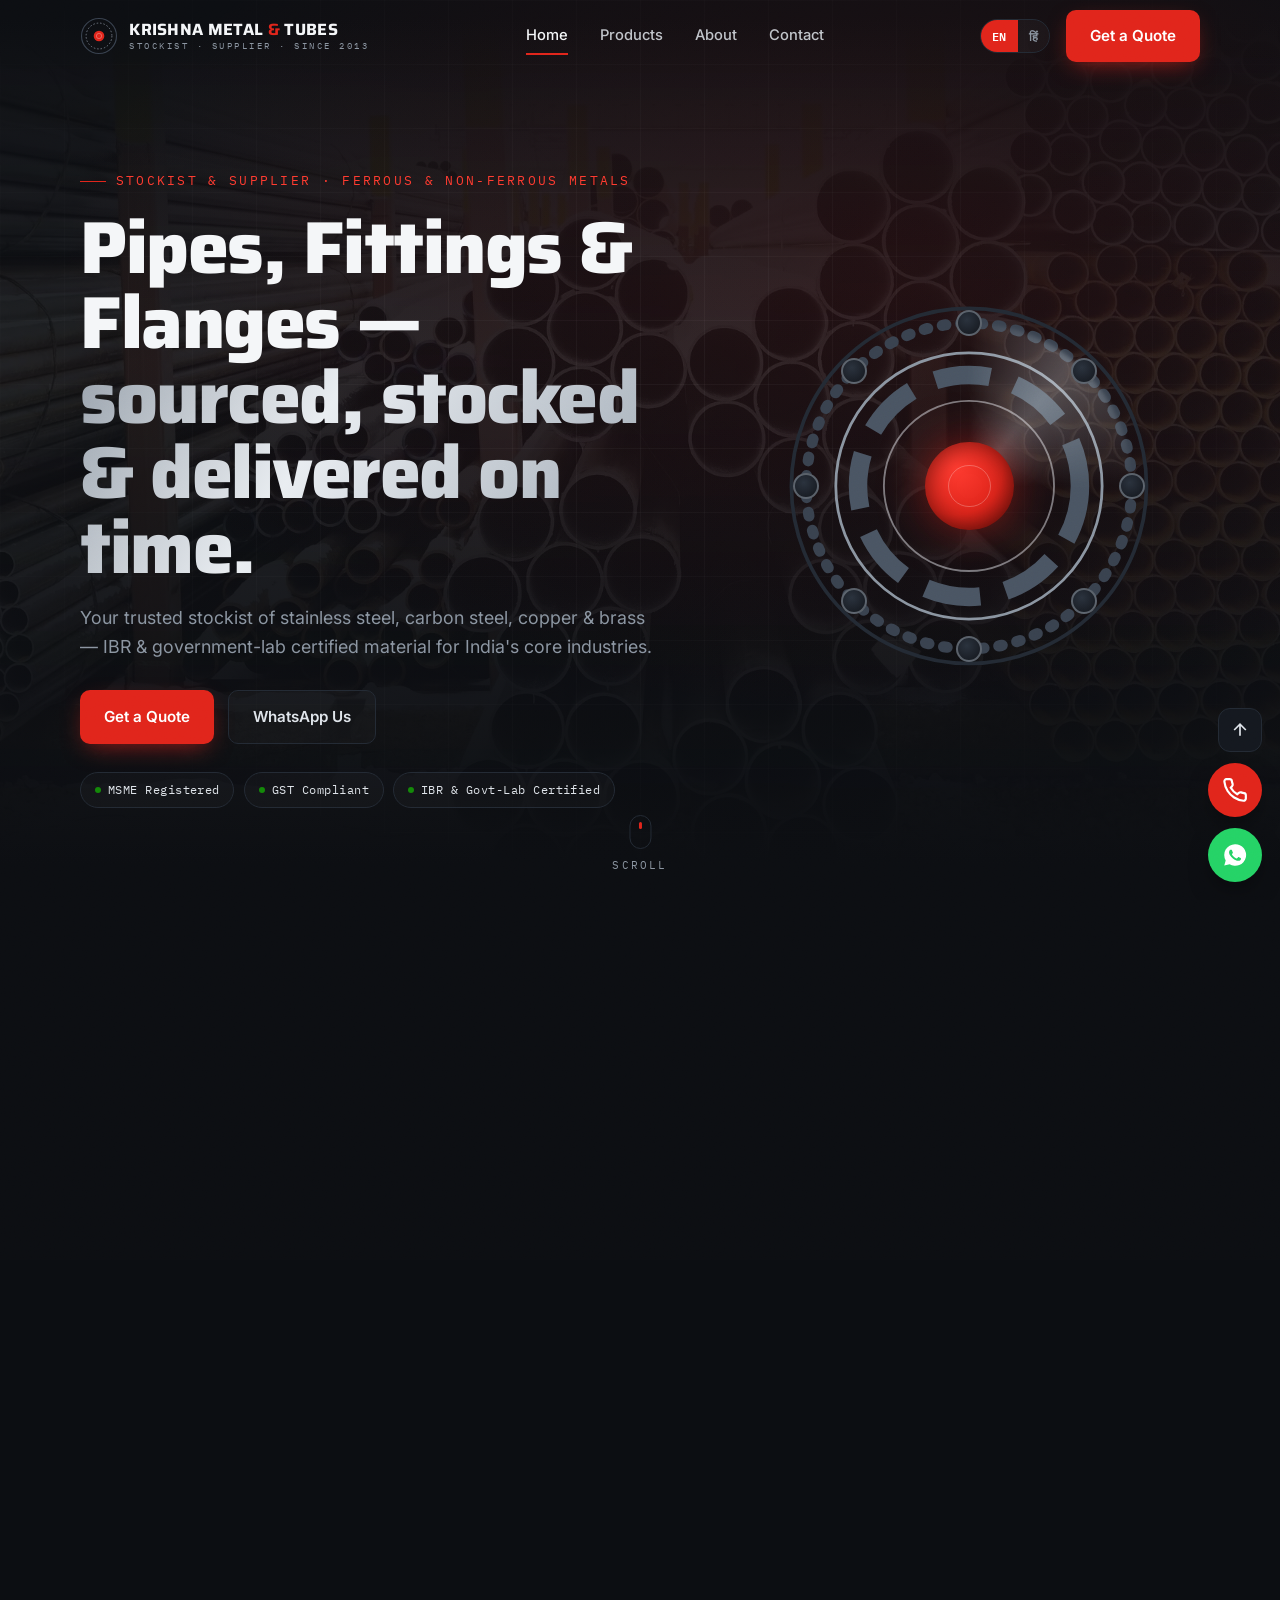
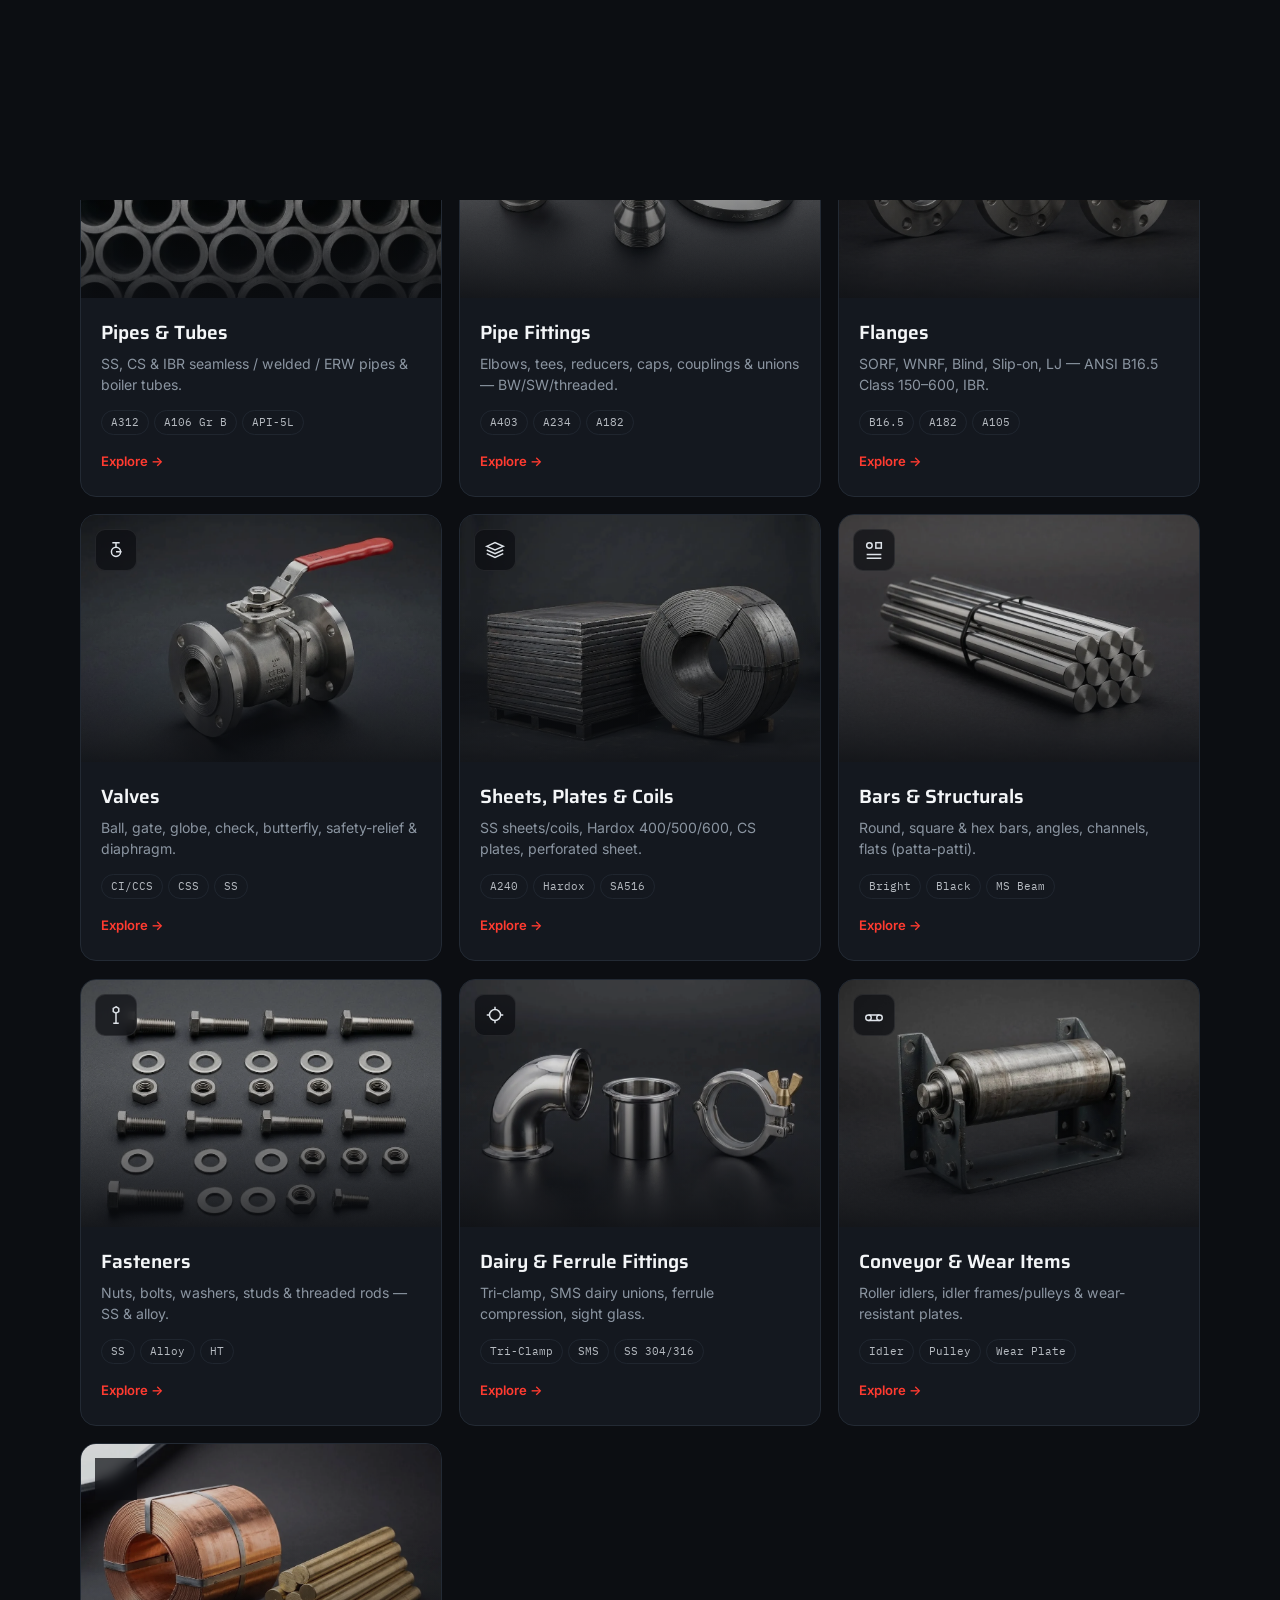
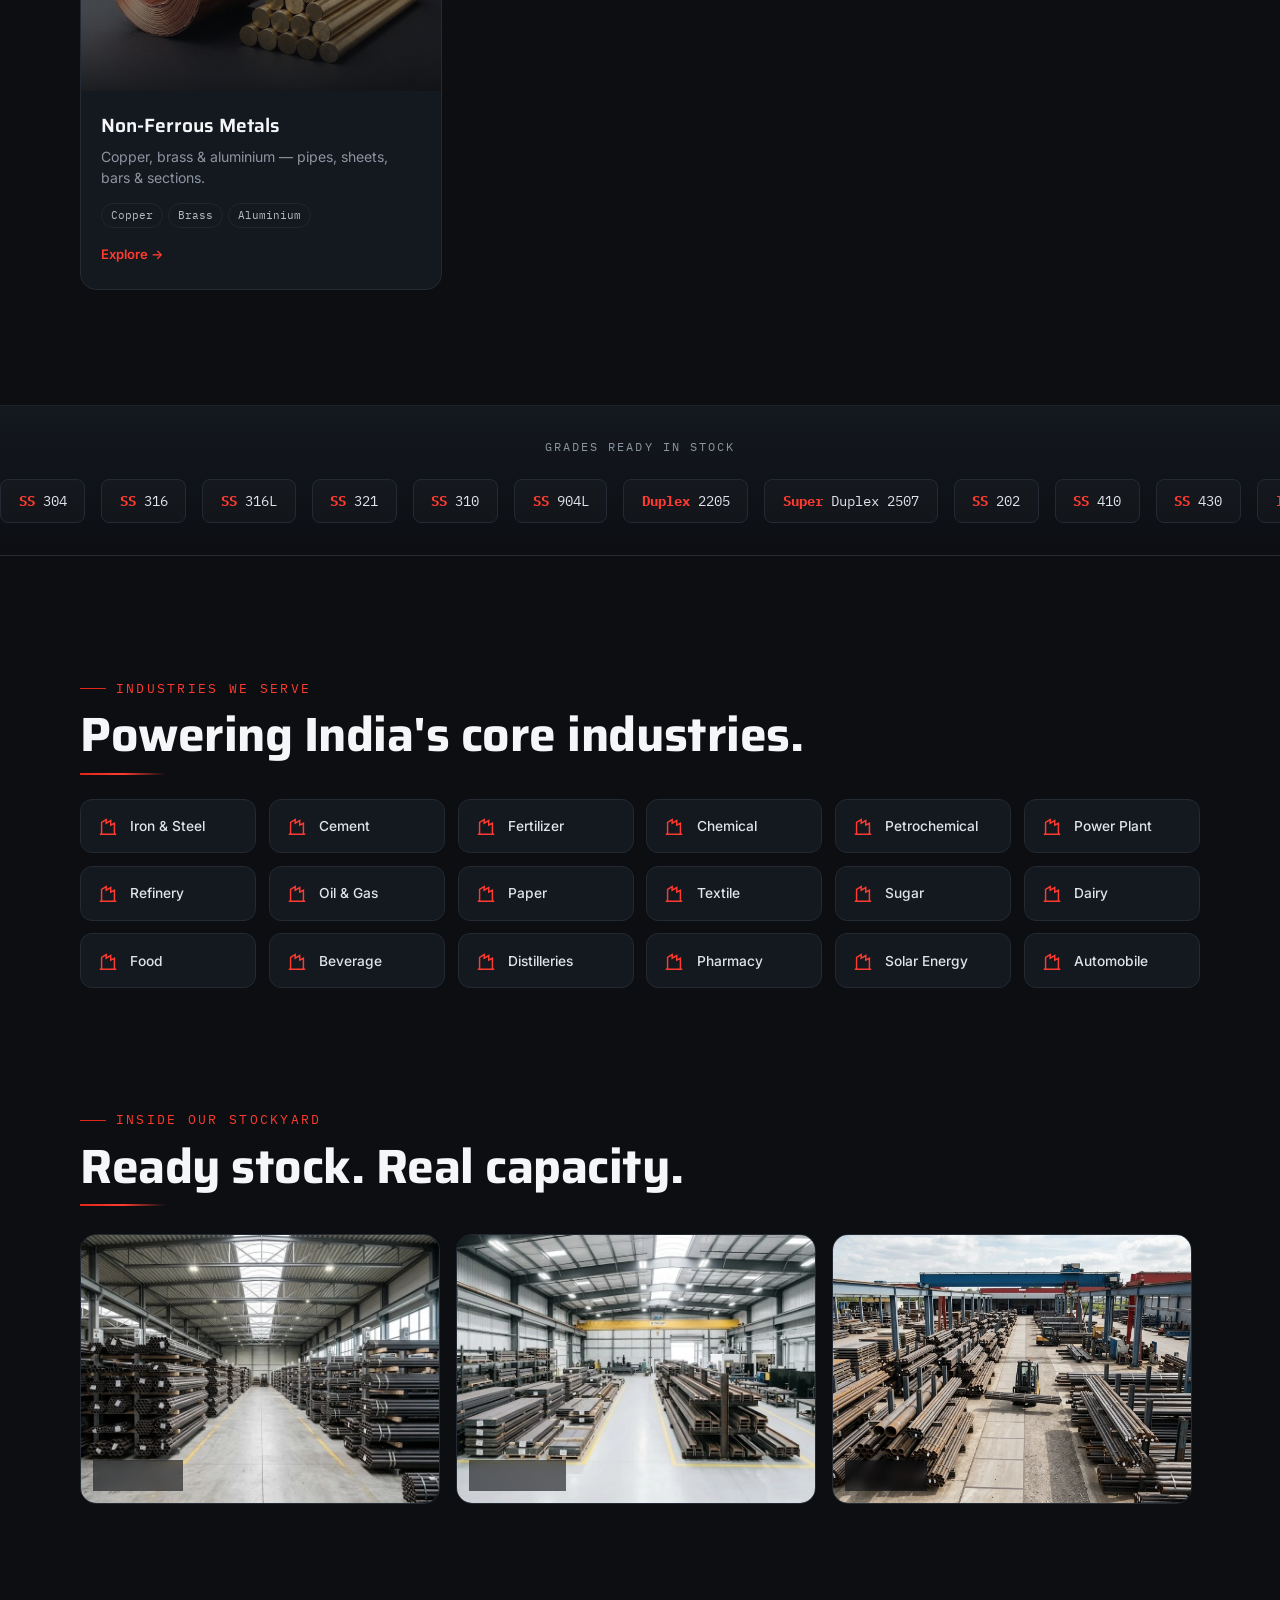
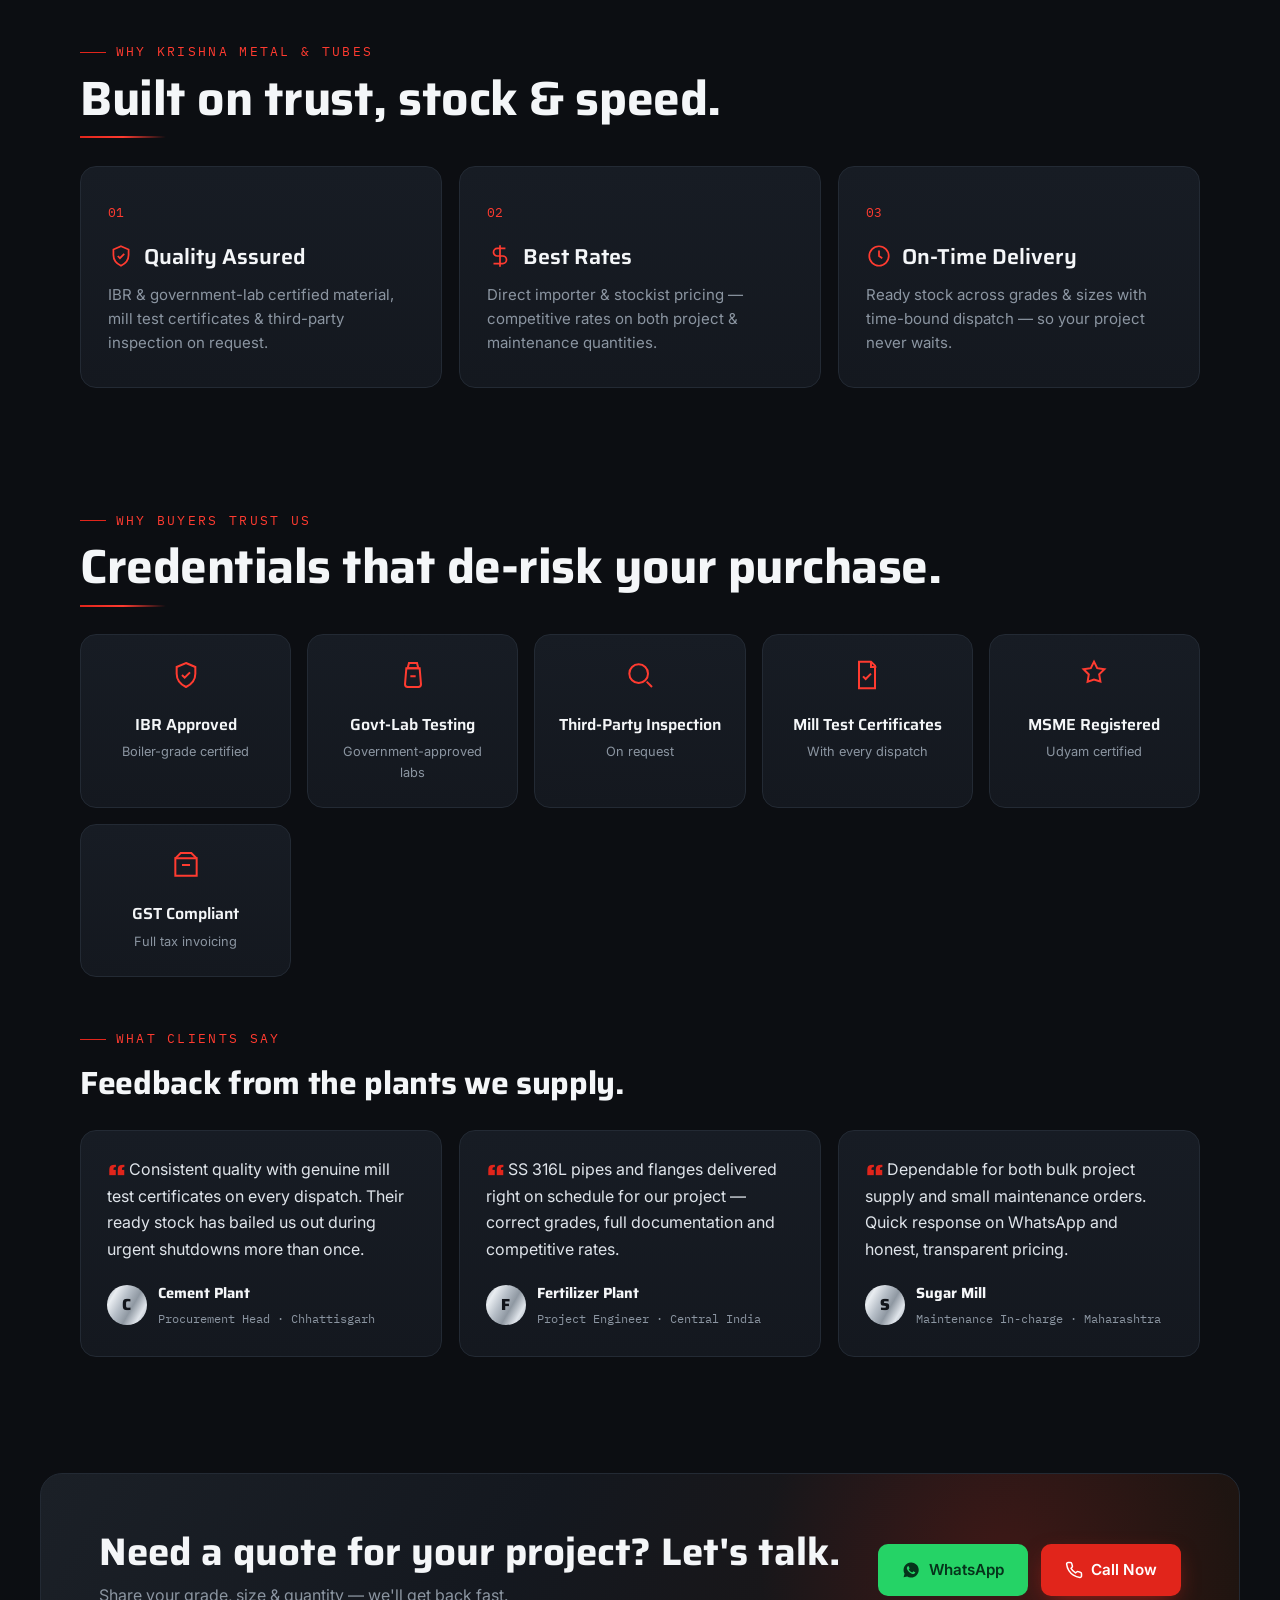
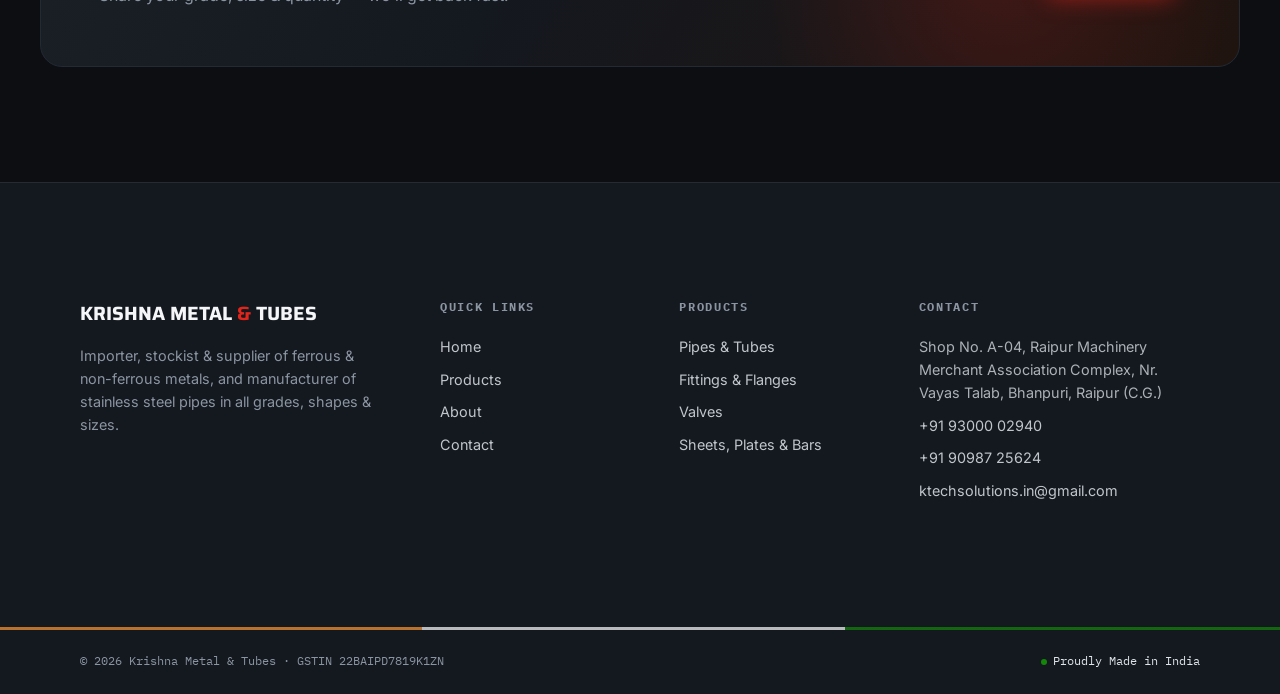
==== commit 024dec10: "Add demo testimonials + route email to ktechsolutions.in@gmail.com Populated 3 illustrative testimon" ====
--- a/index.html
+++ b/index.html
@@ -39,7 +39,7 @@
   "image": "https://karandesai8044-lang.github.io/krishna-metal-tubes/images1/Hero%20Stockyardnew.jpg",
   "logo": "https://karandesai8044-lang.github.io/krishna-metal-tubes/favicon.svg",
   "telephone": ["+91-93000-02940", "+91-90987-25624"],
-  "email": "bharatmetal2013@gmail.com",
+  "email": "ktechsolutions.in@gmail.com",
   "priceRange": "₹₹",
   "foundingDate": "2013",
   "vatID": "22BAIPD7819K1ZN",
@@ -456,7 +456,7 @@
         <p style="opacity:.75" data-en="Shop No. A-04, Raipur Machinery Merchant Association Complex, Nr. Vayas Talab, Bhanpuri, Raipur (C.G.)" data-hi="शॉप नं. A-04, रायपुर मशीनरी मर्चेंट एसोसिएशन कॉम्प्लेक्स, व्यास तालाब के पास, भानपुरी, रायपुर (छ.ग.)">Shop No. A-04, Raipur Machinery Merchant Association Complex, Nr. Vayas Talab, Bhanpuri, Raipur (C.G.)</p>
         <a href="tel:+919300002940">+91 93000 02940</a>
         <a href="tel:+919098725624">+91 90987 25624</a>
-        <a href="mailto:bharatmetal2013@gmail.com">bharatmetal2013@gmail.com</a>
+        <a href="mailto:ktechsolutions.in@gmail.com">ktechsolutions.in@gmail.com</a>
       </div>
     </div>
   </div>
--- a/styles.css
+++ b/styles.css
@@ -631,6 +631,9 @@
   filter:invert(.92) hue-rotate(180deg) brightness(.95) contrast(.9) saturate(.8)}
 
 /* Testimonials */
+.tst-head{margin-top:2.8rem}
+.tst-head h3{font-family:var(--f-display);font-weight:700;font-size:clamp(1.4rem,3vw,2rem);
+  color:var(--white);margin-top:.5rem;letter-spacing:-.01em}
 .tst-grid{display:grid;grid-template-columns:repeat(auto-fit,minmax(280px,1fr));gap:1.1rem;margin-top:1.3rem}
 .tst{padding:1.6rem 1.6rem;border:1px solid var(--border);border-radius:var(--radius);
   background:linear-gradient(180deg,var(--panel-2),var(--panel))}
